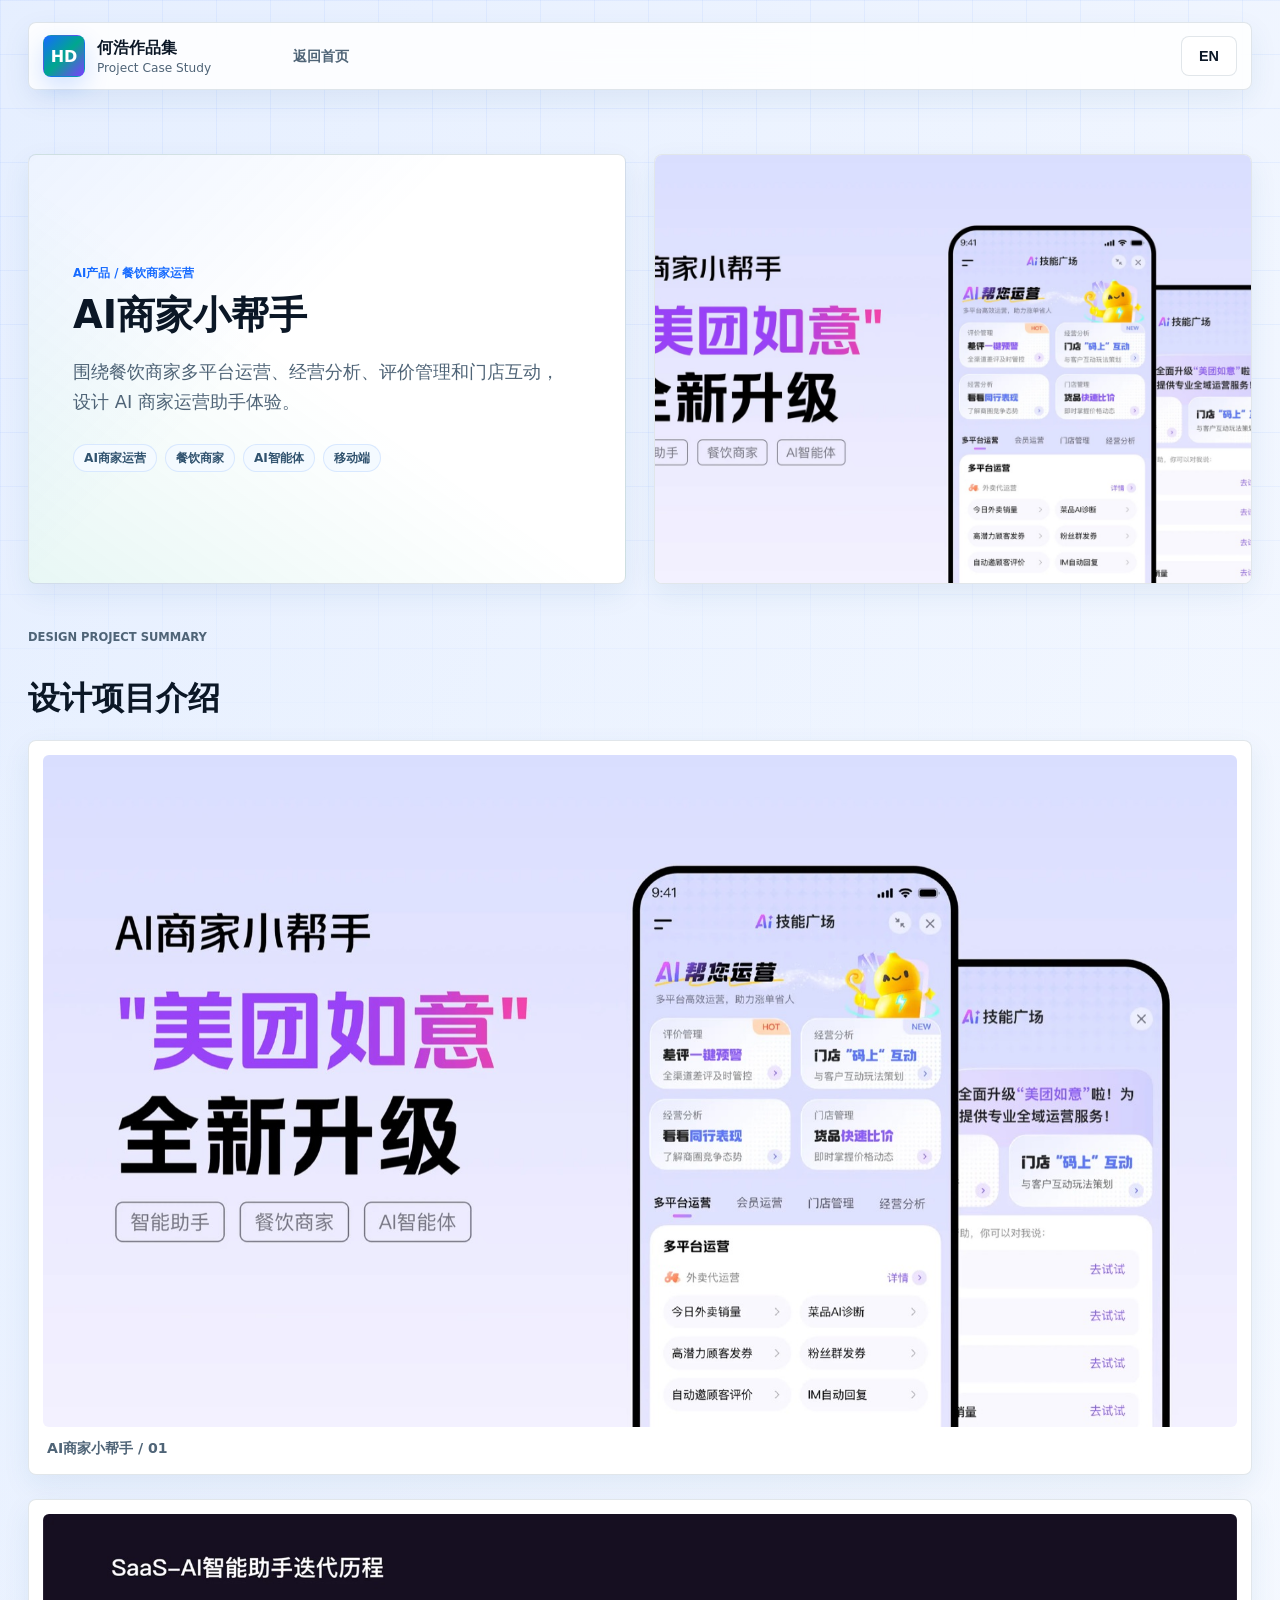
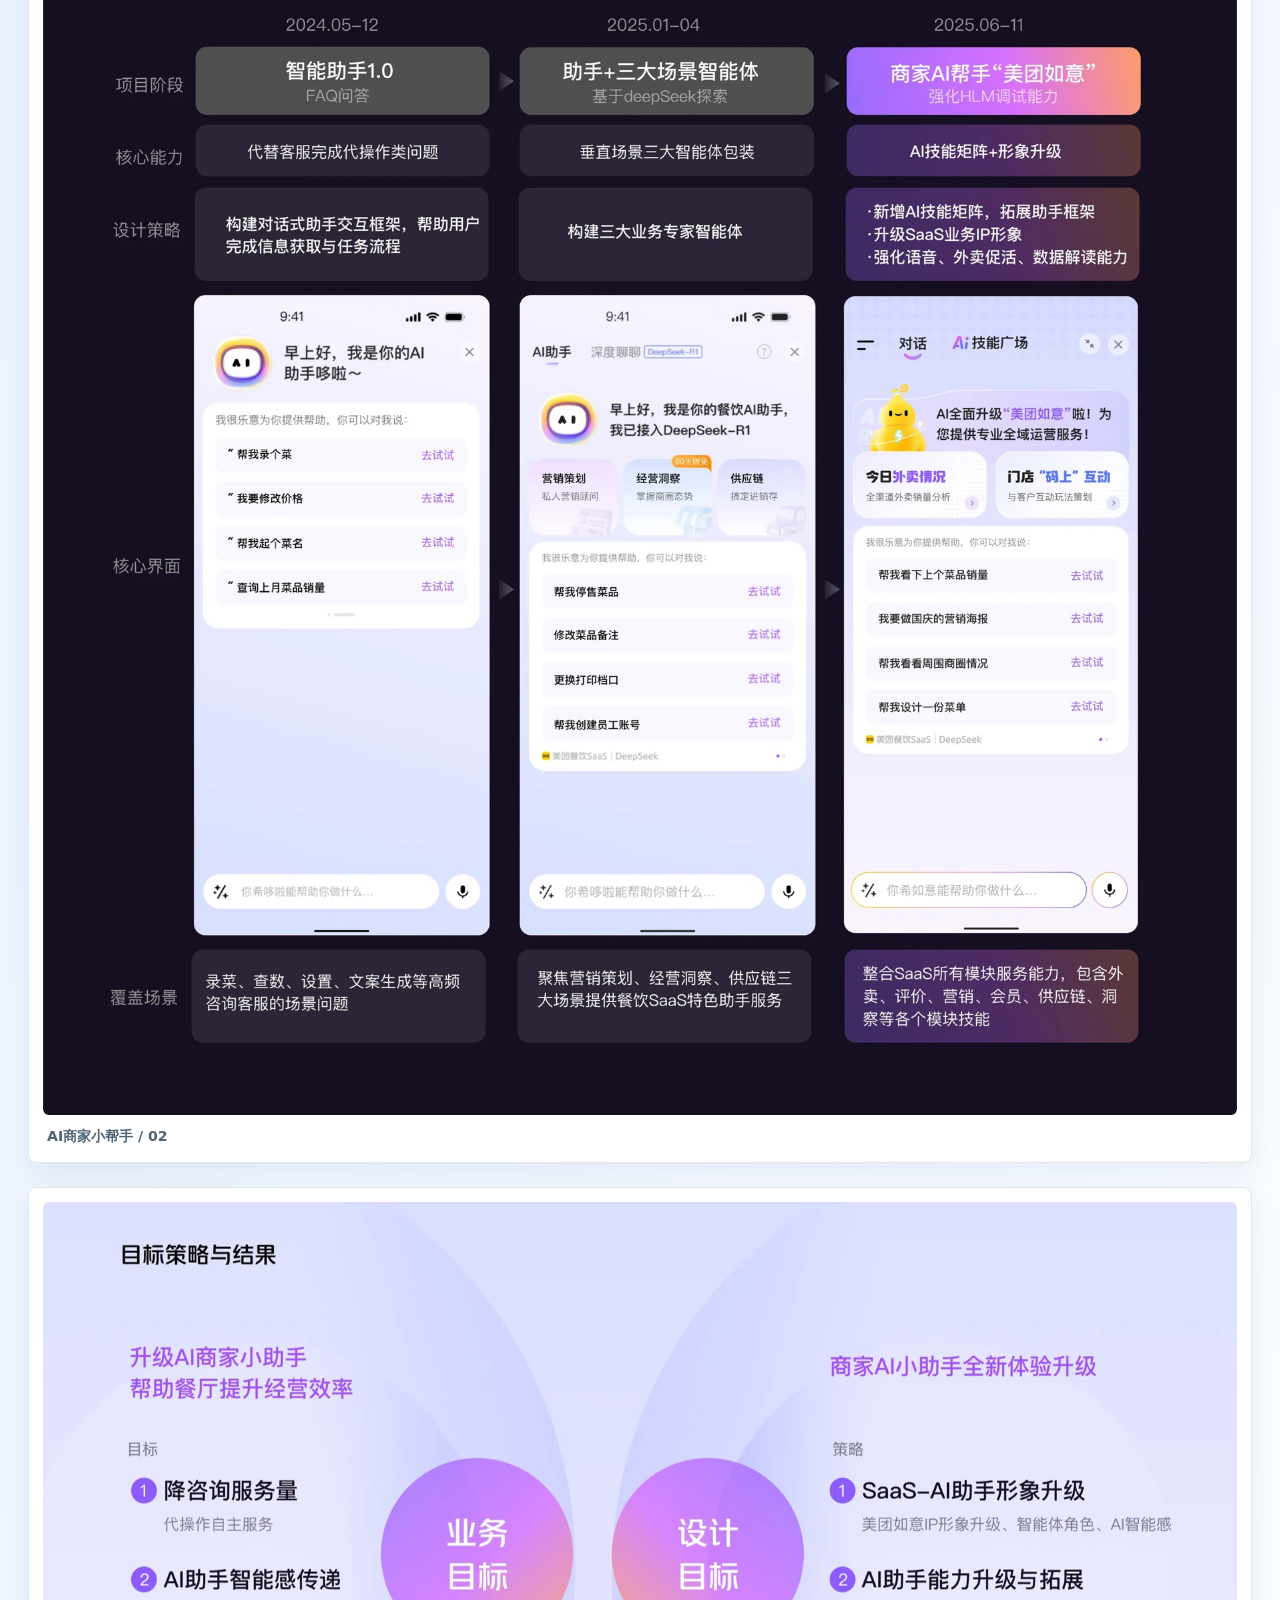
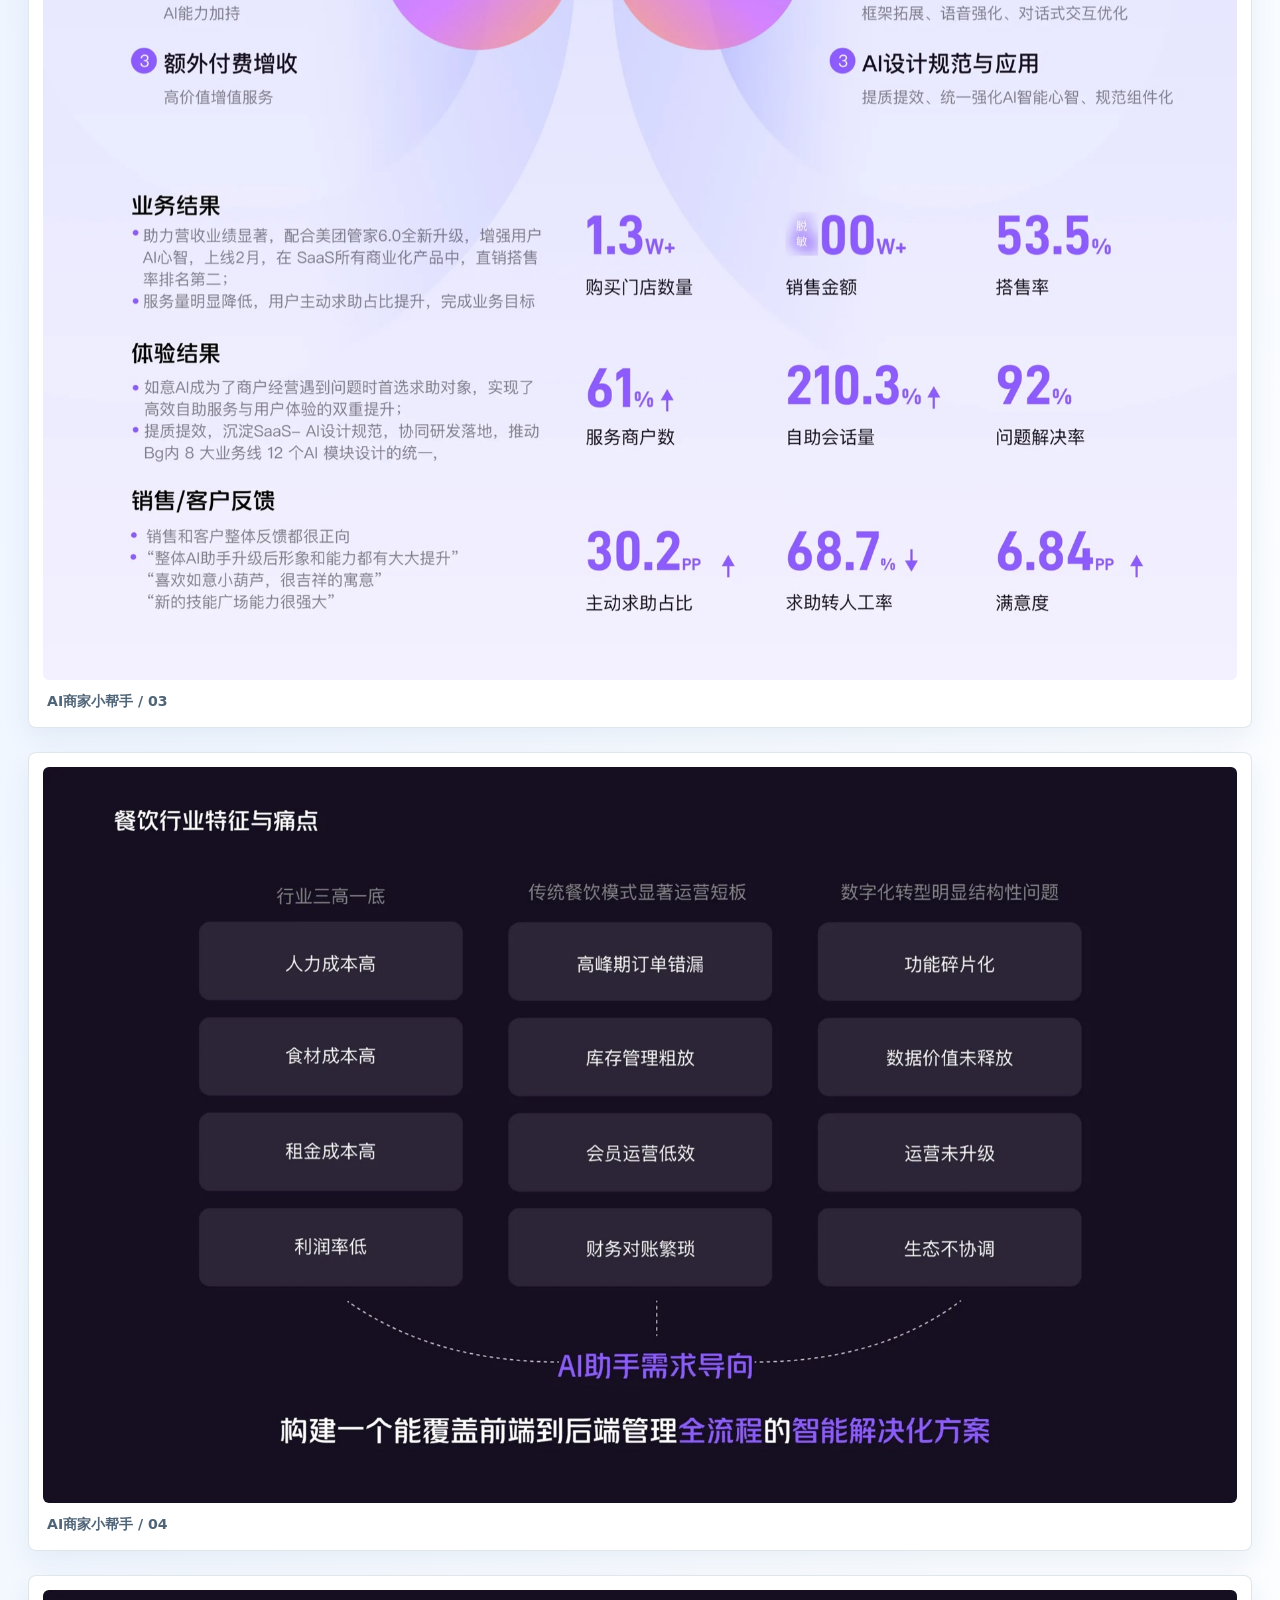
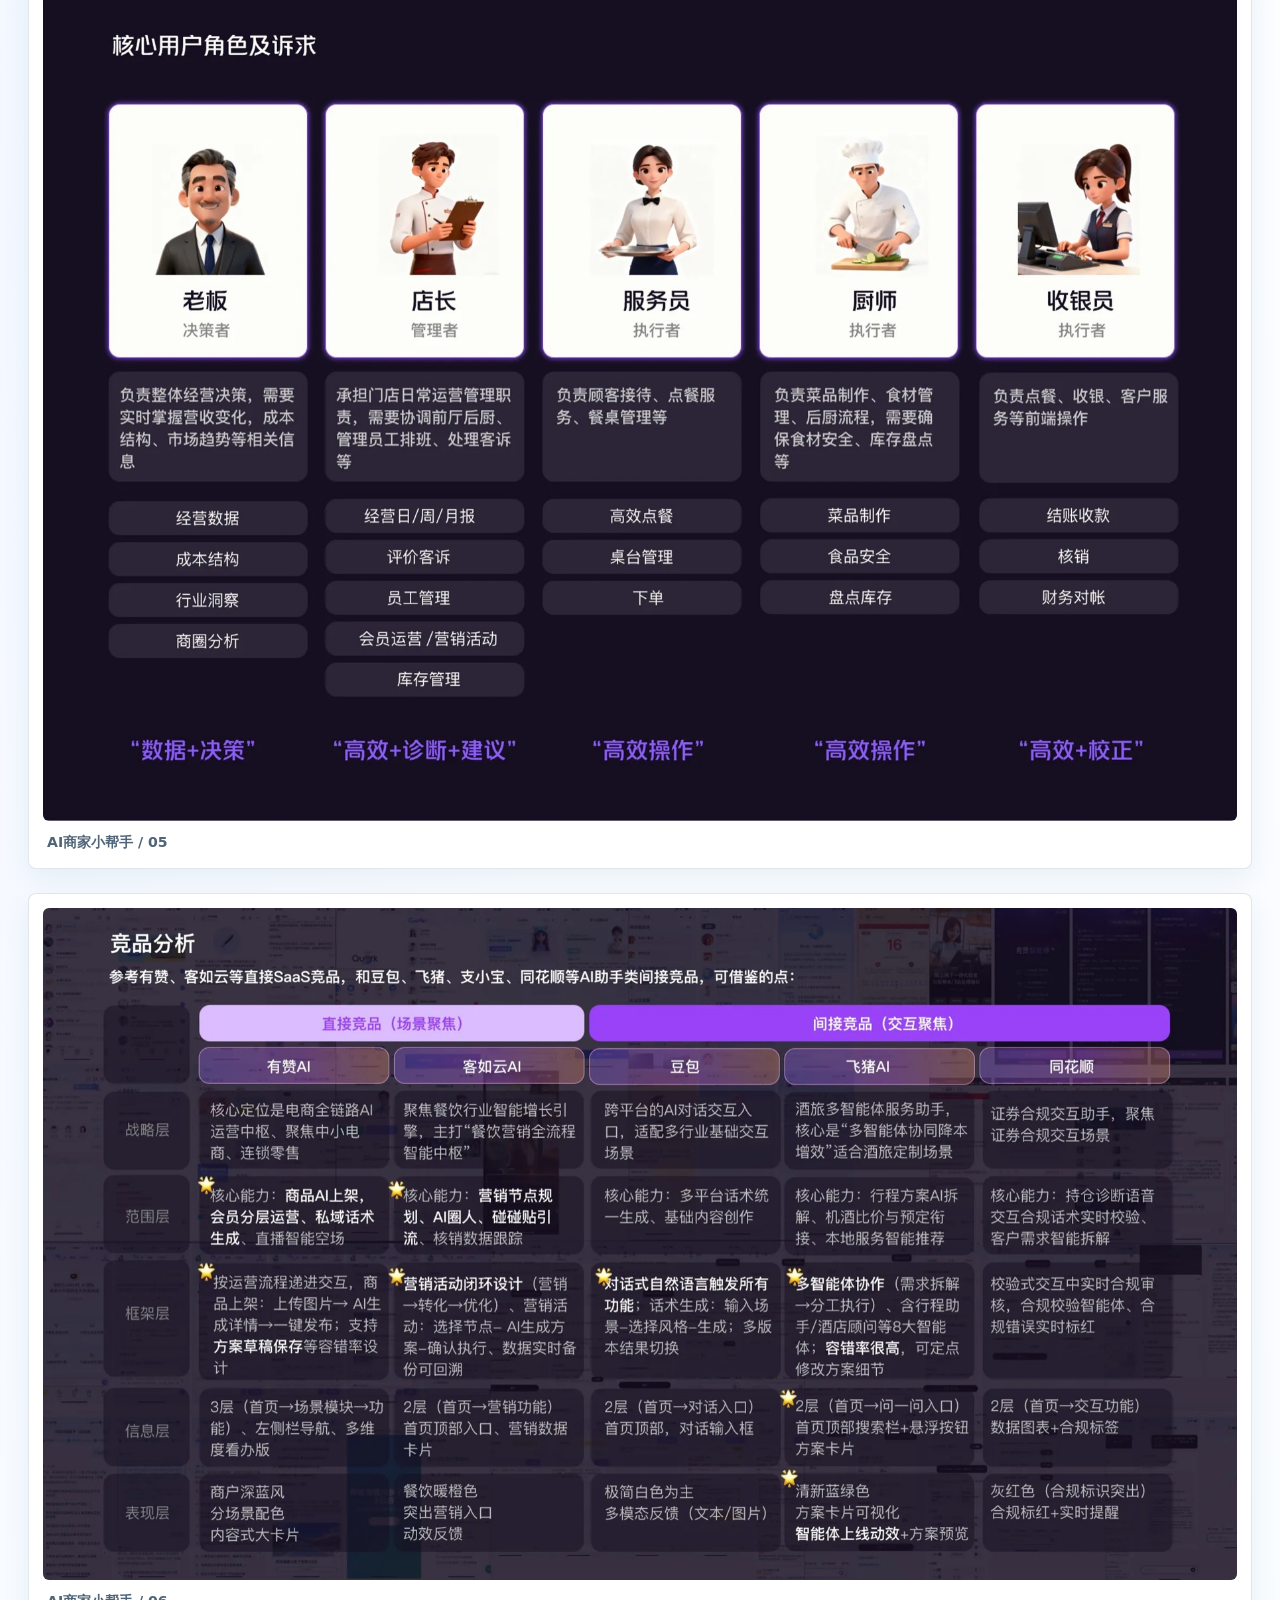
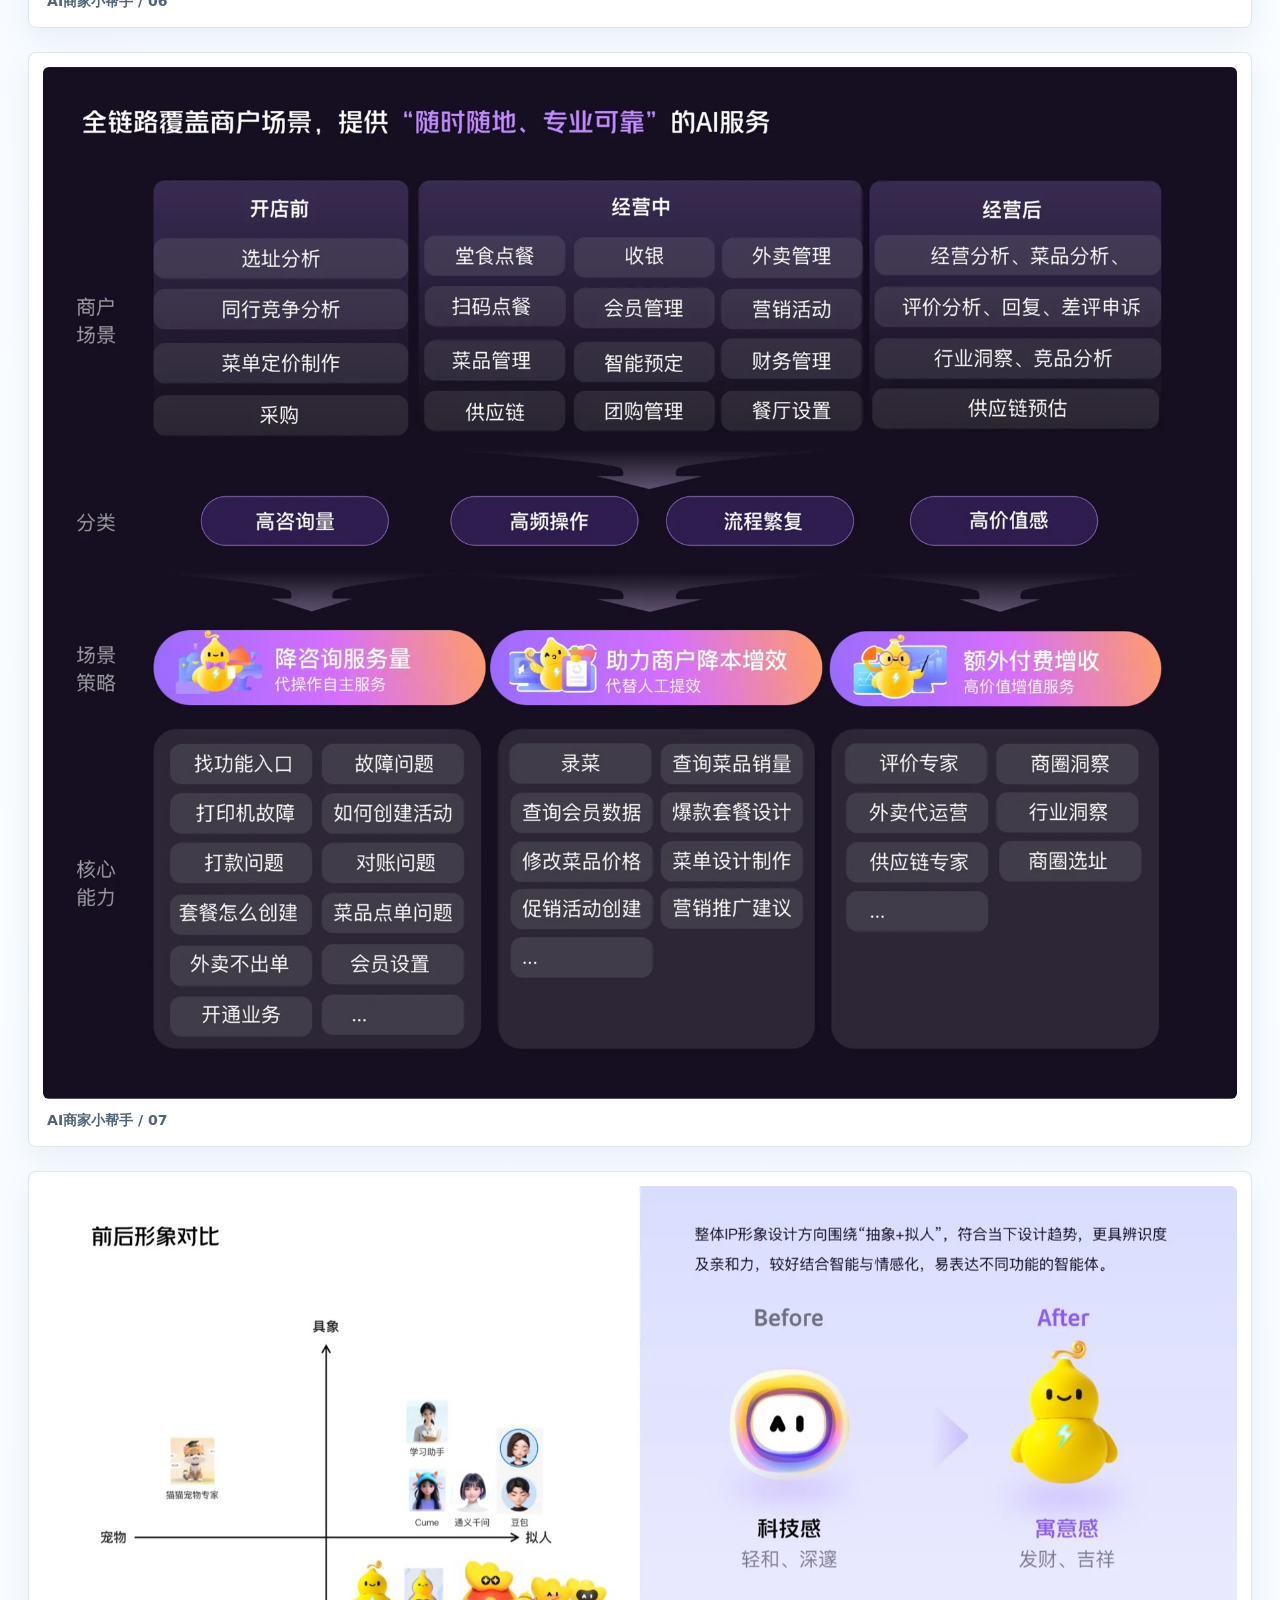
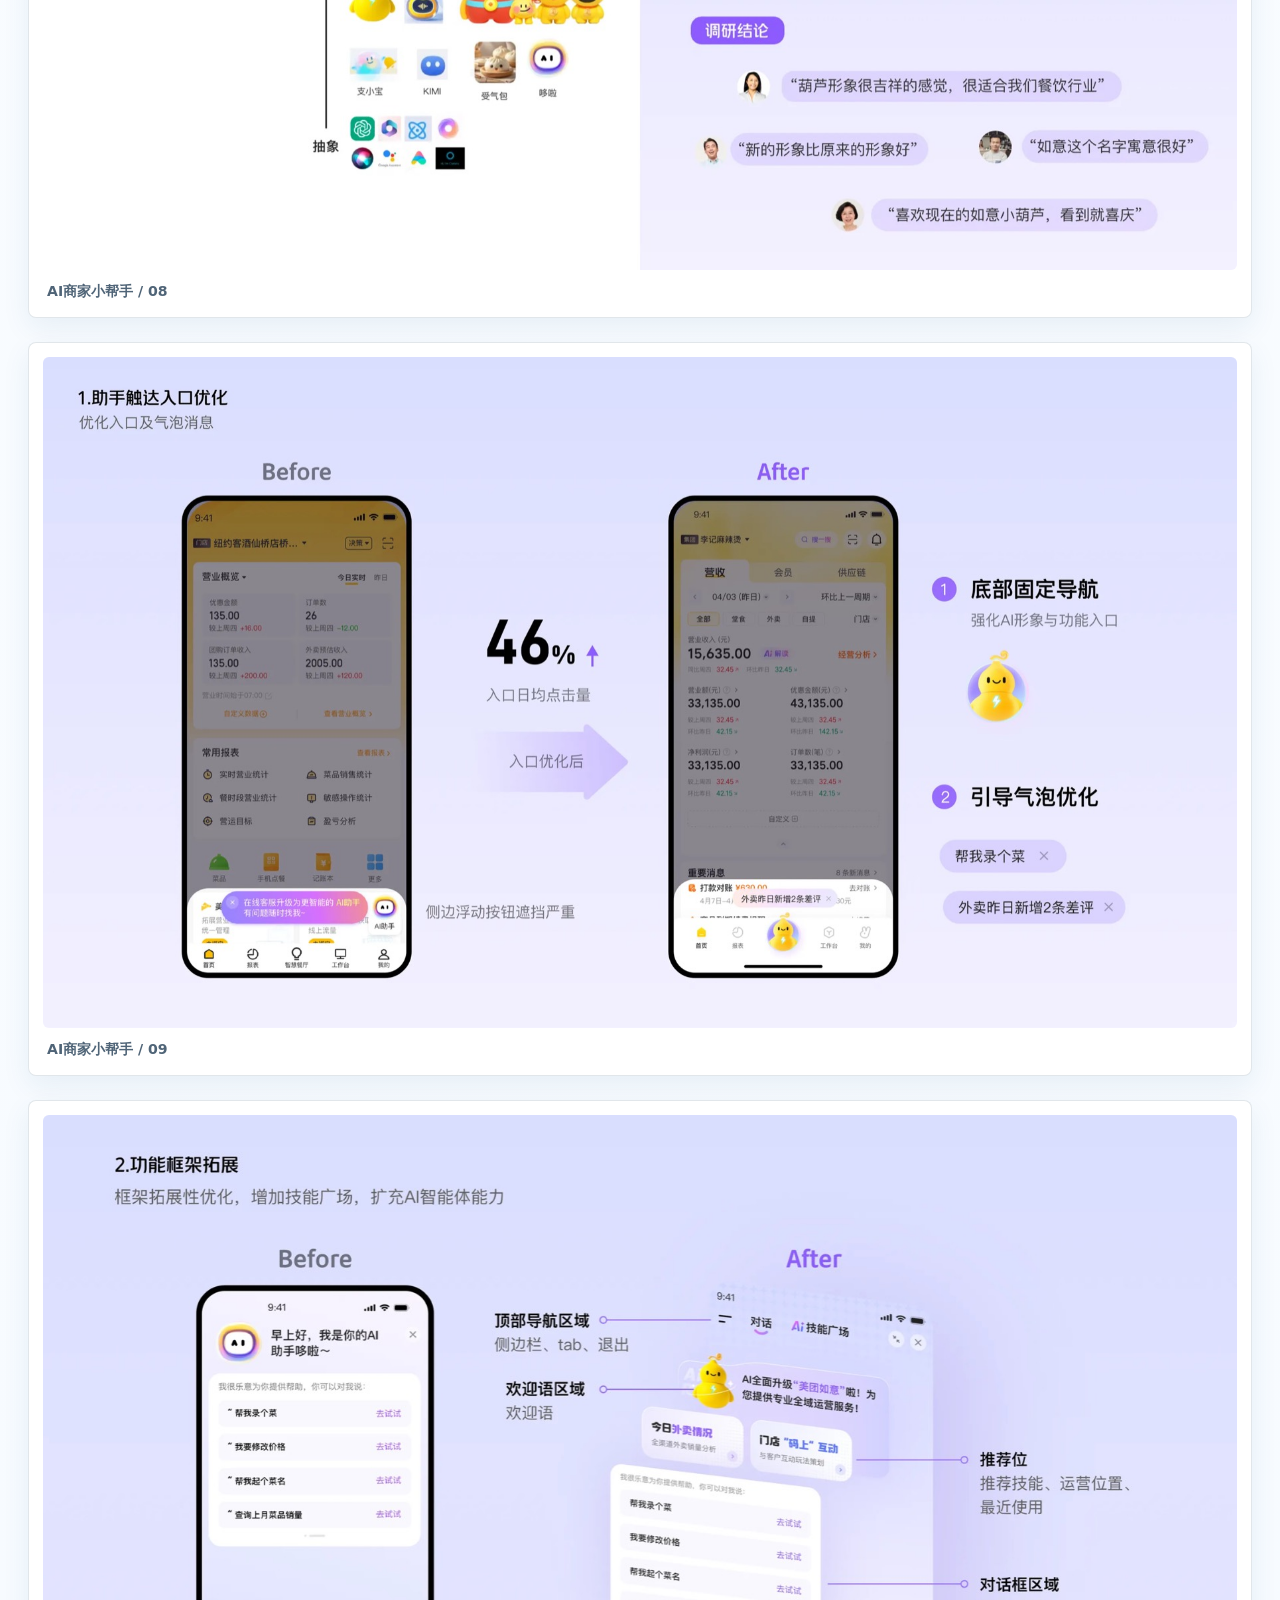
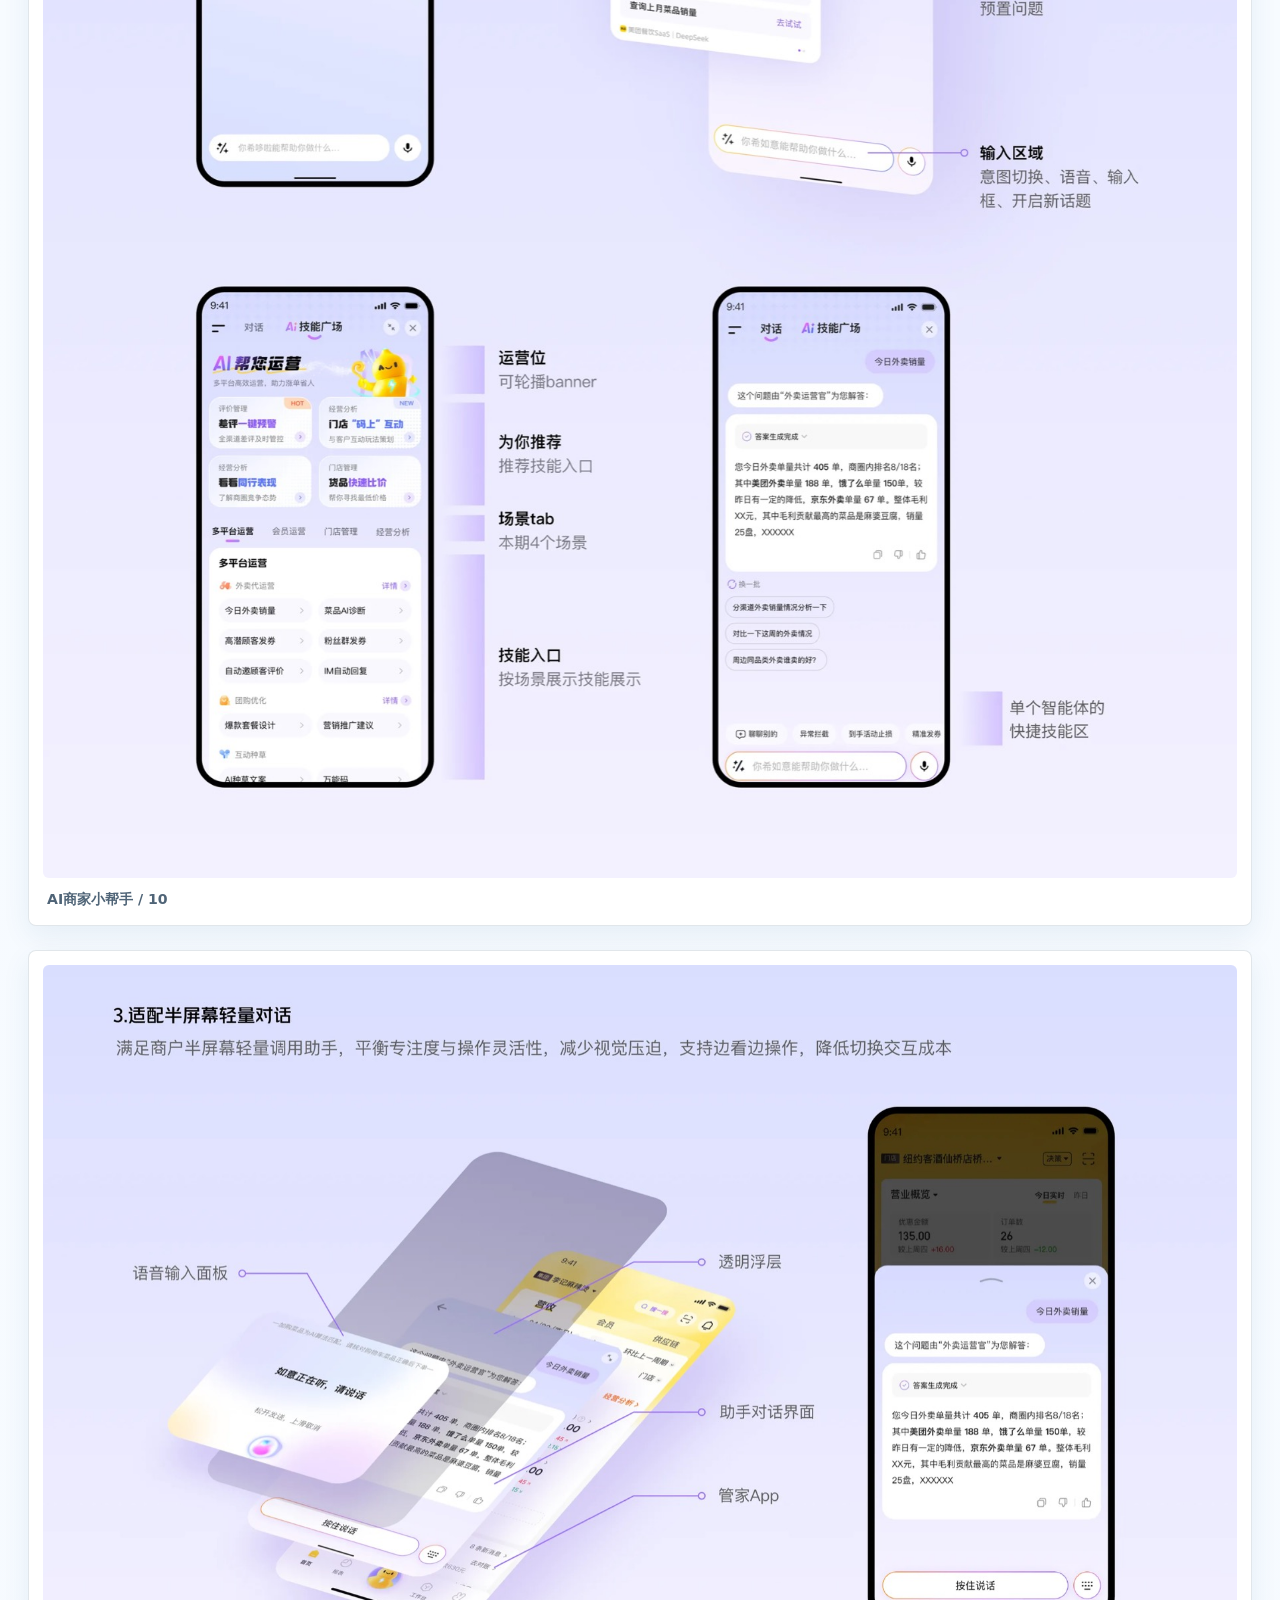
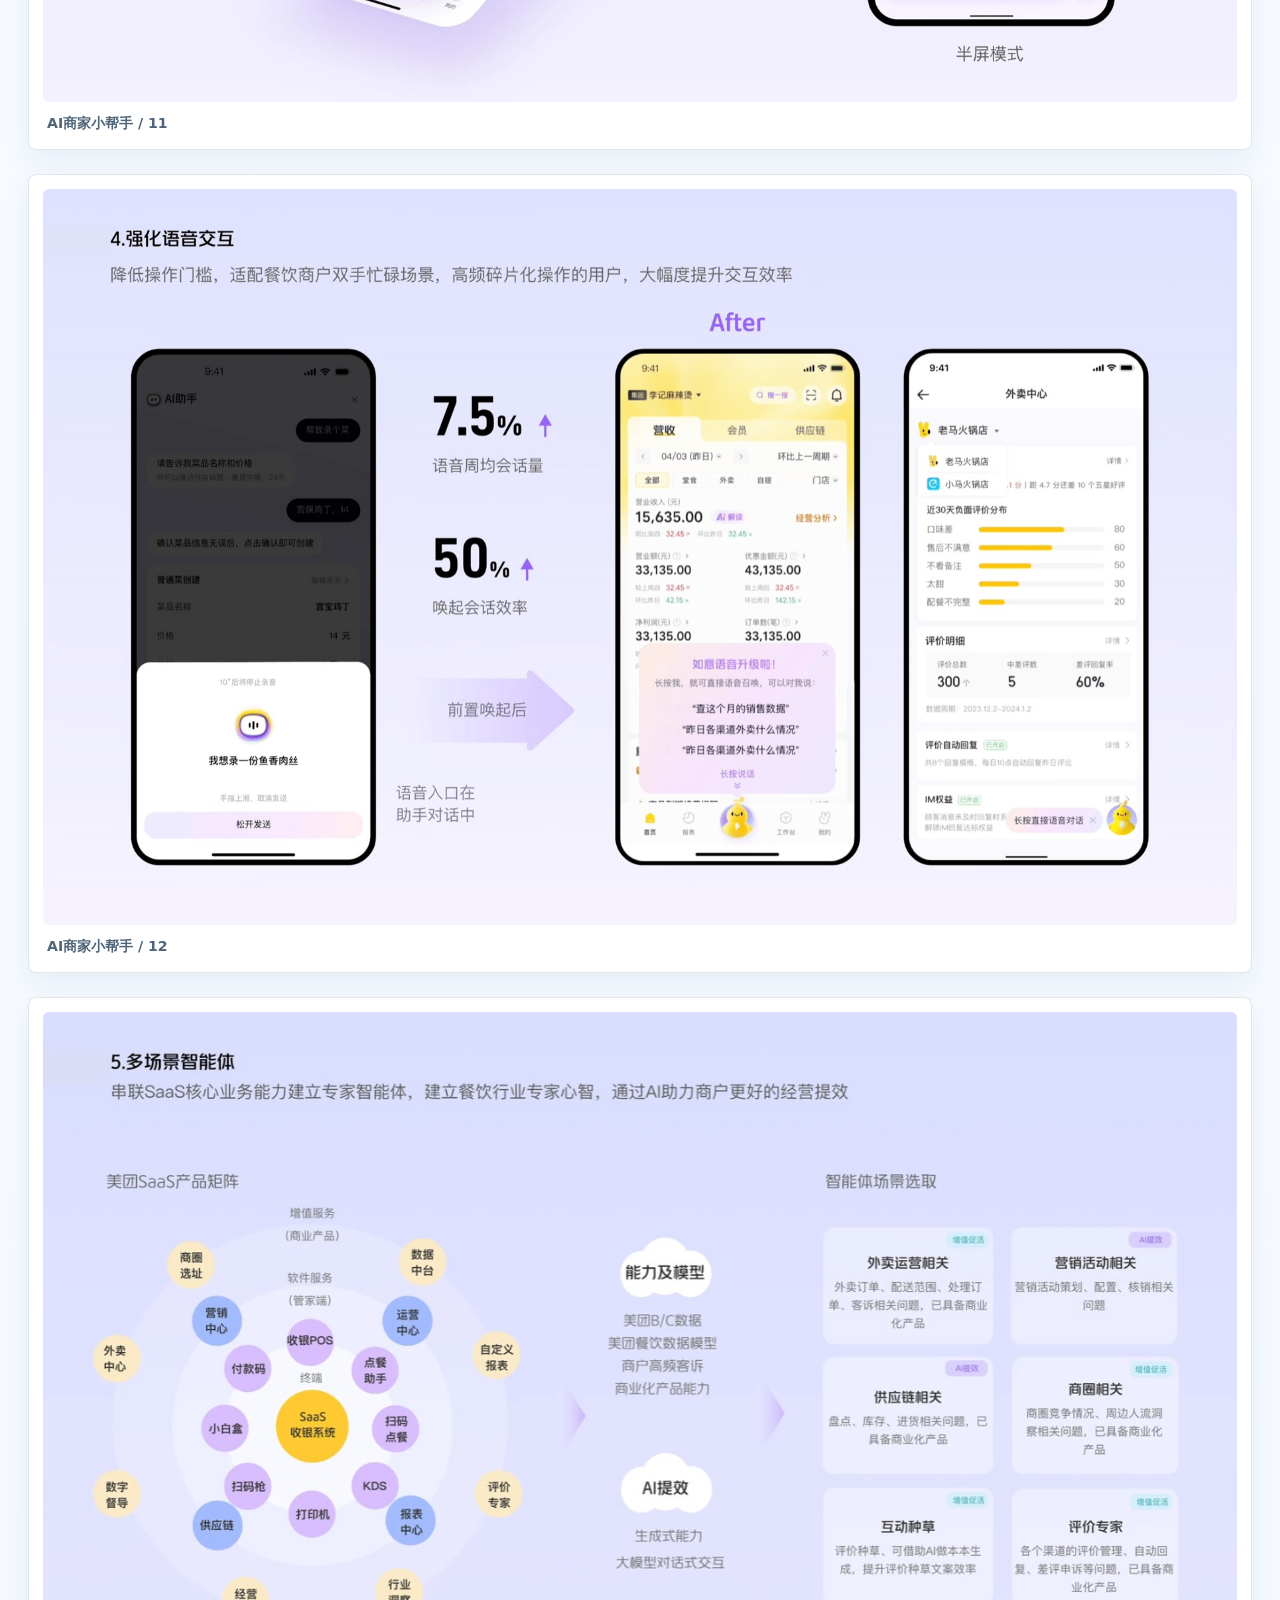
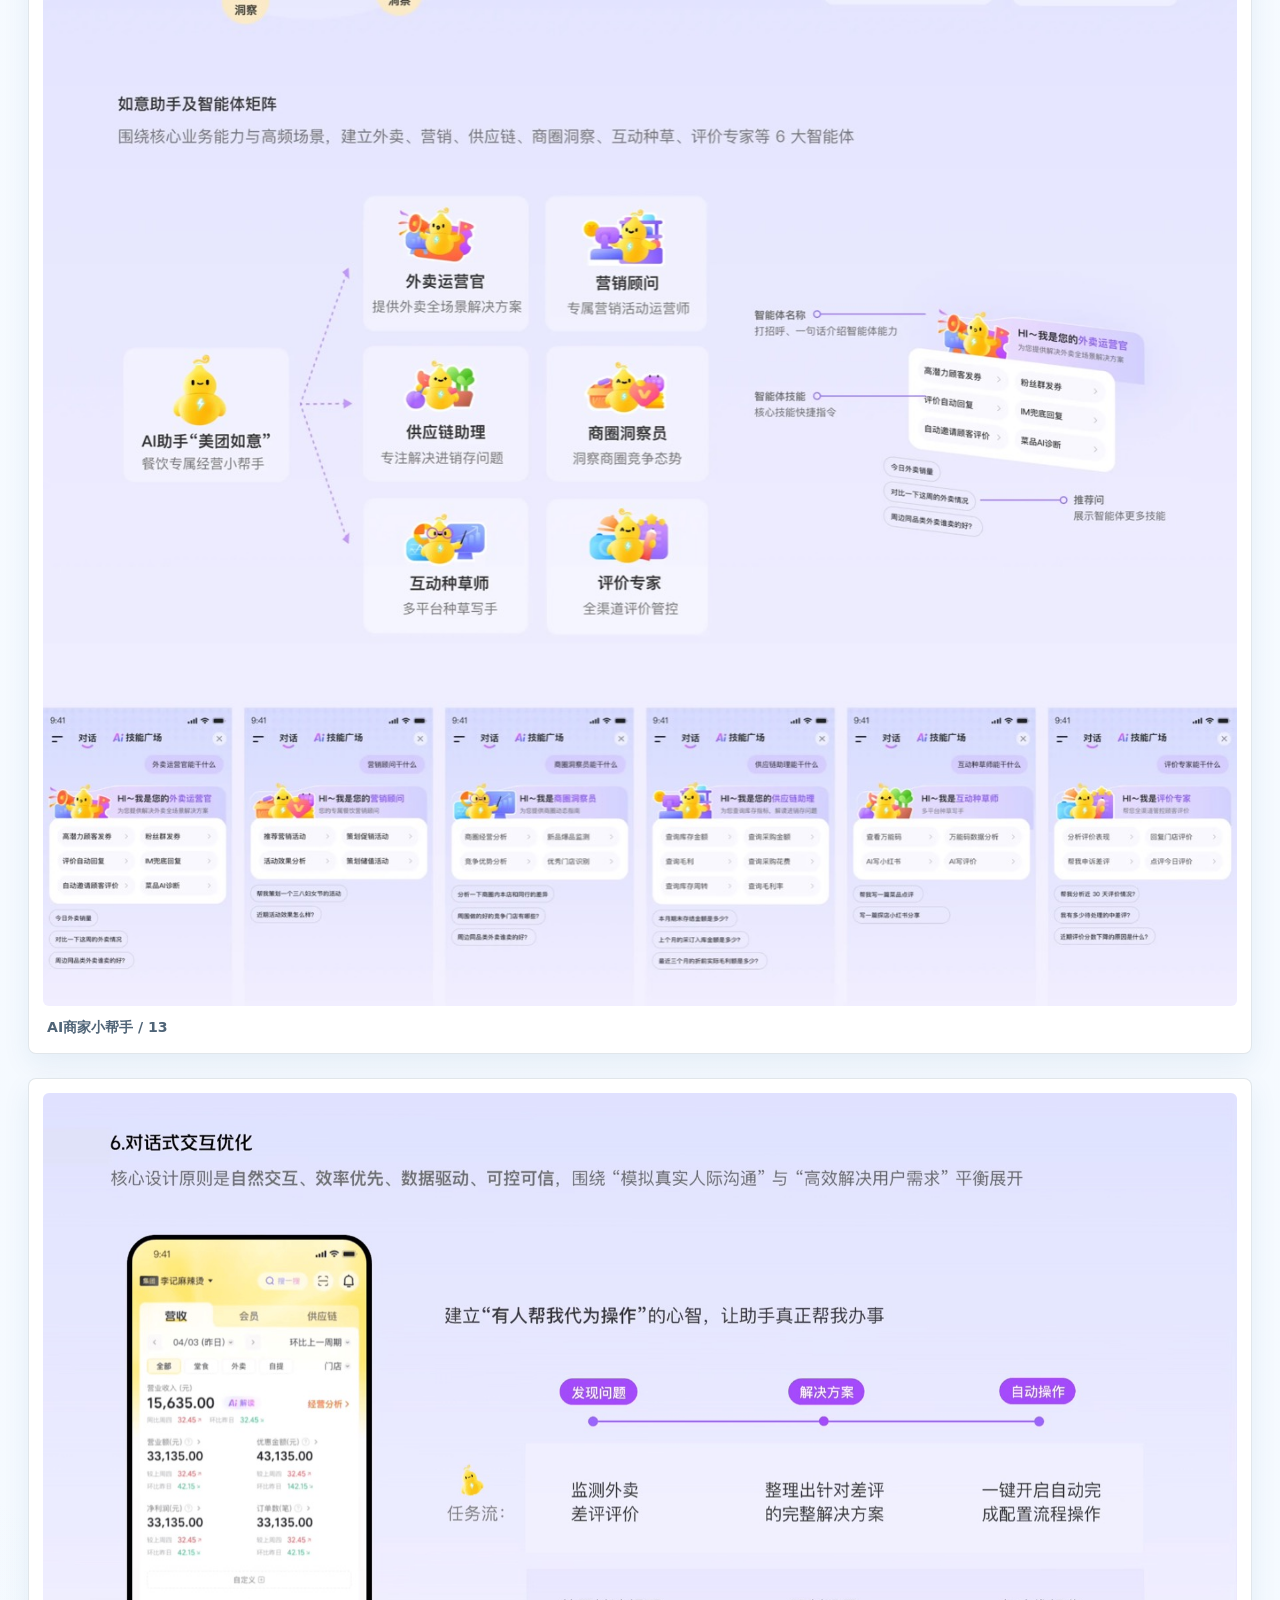
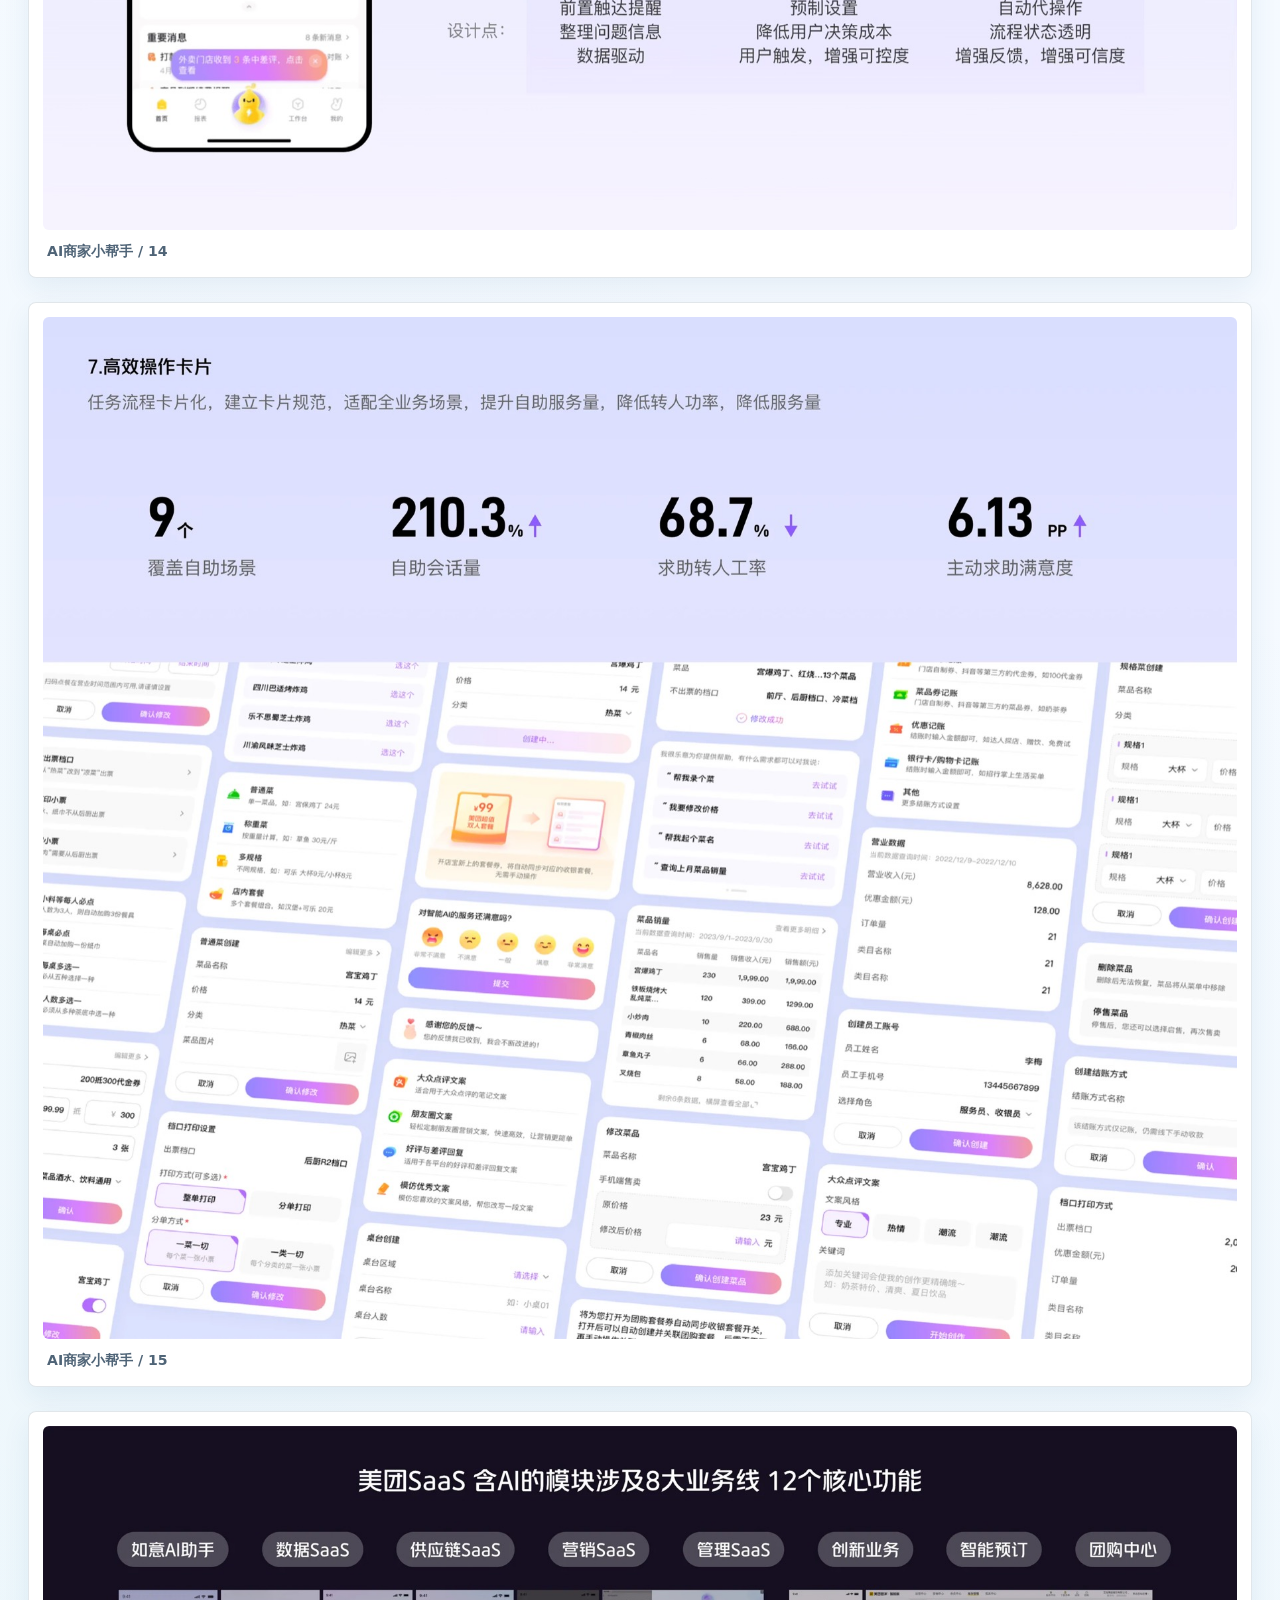
==== project.html @ 0b463906 "Sync latest local portfolio updates" ====
<!DOCTYPE html>
<html lang="zh-CN">
  <head>
    <meta charset="UTF-8" />
    <meta name="viewport" content="width=device-width, initial-scale=1.0" />
    <meta name="description" content="设计项目详情页，展示完整作品集图片和项目说明。" />
    <title>设计项目详情</title>
    <link rel="stylesheet" href="./styles.css" />
  </head>
  <body>
    <div class="site-shell project-shell">
      <header class="site-header" aria-label="Project navigation">
        <a class="brand" href="./index.html#work" aria-label="Back to portfolio">
          <span class="brand-mark">HD</span>
          <span>
            <strong>何浩作品集</strong>
            <small>Project Case Study</small>
          </span>
        </a>

        <nav class="nav-links project-nav" aria-label="Project links">
          <a href="./index.html#work">返回首页</a>
        </nav>

        <button class="language-toggle" type="button" aria-label="Switch language" data-project-lang-toggle>
          EN
        </button>
      </header>

      <main id="projectRoot"></main>
    </div>

    <script src="./portfolio-data.js?v=20260531-past-projects"></script>
    <script src="./project.js"></script>
  </body>
</html>
---- styles.css ----
:root {
  color-scheme: light;
  --bg: #f7fbff;
  --bg-soft: #eef7ff;
  --panel: rgba(255, 255, 255, 0.86);
  --panel-solid: #ffffff;
  --panel-strong: #ecf8ff;
  --line: rgba(14, 50, 86, 0.12);
  --line-strong: rgba(0, 136, 255, 0.24);
  --text: #0b1726;
  --muted: #4f6477;
  --dim: #718397;
  --accent: #00a78e;
  --accent-2: #176bff;
  --accent-3: #7c3cff;
  --warm: #d46a00;
  --shadow: 0 18px 50px rgba(25, 72, 118, 0.1);
  --soft-shadow: 0 10px 28px rgba(31, 86, 140, 0.08);
  --radius: 8px;
  --max: 1440px;
}

* {
  box-sizing: border-box;
}

html {
  scroll-behavior: smooth;
}

body {
  min-width: 320px;
  margin: 0;
  color: var(--text);
  font-family: Inter, ui-sans-serif, system-ui, -apple-system, BlinkMacSystemFont, "Segoe UI", "PingFang SC",
    "Hiragino Sans GB", "Microsoft YaHei", sans-serif;
  letter-spacing: 0;
  background:
    linear-gradient(115deg, rgba(23, 107, 255, 0.11), transparent 28%),
    linear-gradient(30deg, rgba(0, 167, 142, 0.12), transparent 34%),
    linear-gradient(180deg, #ffffff 0%, var(--bg) 44%, #f2f8ff 100%);
}

body::before {
  position: fixed;
  inset: 0;
  z-index: -1;
  pointer-events: none;
  content: "";
  background-image:
    linear-gradient(rgba(23, 107, 255, 0.055) 1px, transparent 1px),
    linear-gradient(90deg, rgba(23, 107, 255, 0.055) 1px, transparent 1px);
  background-size: 54px 54px;
  mask-image: linear-gradient(to bottom, black 0%, black 48%, transparent 88%);
}

a {
  color: inherit;
  text-decoration: none;
}

button,
a {
  -webkit-tap-highlight-color: transparent;
}

.site-shell {
  width: min(100%, var(--max));
  margin: 0 auto;
  padding: 22px 28px 72px;
}

.site-header {
  position: sticky;
  top: 14px;
  z-index: 10;
  display: grid;
  grid-template-columns: auto 1fr auto;
  gap: 18px;
  align-items: center;
  min-height: 68px;
  padding: 12px 14px;
  border: 1px solid var(--line);
  border-radius: var(--radius);
  background: rgba(255, 255, 255, 0.86);
  box-shadow: var(--soft-shadow);
  backdrop-filter: blur(18px);
}

.brand {
  display: inline-flex;
  gap: 12px;
  align-items: center;
  min-width: 220px;
}

.brand-mark {
  display: grid;
  place-items: center;
  width: 42px;
  height: 42px;
  border: 1px solid rgba(23, 107, 255, 0.18);
  border-radius: 8px;
  color: #ffffff;
  font-weight: 900;
  background: linear-gradient(135deg, var(--accent-2), var(--accent), var(--accent-3));
  box-shadow: 0 10px 24px rgba(23, 107, 255, 0.18);
}

.brand strong,
.brand small {
  display: block;
}

.brand strong {
  font-size: 0.98rem;
}

.brand small {
  margin-top: 2px;
  color: var(--muted);
  font-size: 0.76rem;
}

.nav-links {
  display: flex;
  justify-content: center;
  gap: 6px;
}

.nav-links a,
.language-toggle,
.button {
  min-height: 40px;
  border-radius: 8px;
  font-size: 0.9rem;
  font-weight: 750;
}

.nav-links a {
  display: inline-flex;
  align-items: center;
  padding: 0 12px;
  color: var(--muted);
  transition: color 180ms ease, background 180ms ease;
}

.nav-links a:hover {
  color: var(--accent-2);
  background: rgba(23, 107, 255, 0.07);
}

.language-toggle,
.nav-toggle,
.dialog-close {
  color: var(--text);
  border: 1px solid var(--line);
  background: #ffffff;
  cursor: pointer;
}

.language-toggle {
  min-width: 56px;
}

.nav-toggle {
  display: none;
}

.section-grid,
.section,
.contact-section {
  margin-top: 44px;
}

.hero {
  display: grid;
  grid-template-columns: repeat(2, minmax(0, 1fr));
  gap: 20px;
  align-items: stretch;
  min-height: auto;
  padding-top: 20px;
}

.hero-copy {
  flex: none;
  width: auto;
  min-width: 0;
  position: relative;
  display: flex;
  flex-direction: column;
  justify-content: center;
  min-height: 500px;
  overflow: hidden;
  padding: 24px 32px;
  border: 1px solid var(--line);
  border-radius: var(--radius);
  background:
    radial-gradient(circle at 85% 76%, rgba(23, 107, 255, 0.1), transparent 30%),
    linear-gradient(35deg, rgba(0, 167, 142, 0.09), transparent 42%);
  box-shadow: var(--soft-shadow);
}

.hero-copy::after {
  position: absolute;
  right: -68px;
  bottom: -84px;
  width: 300px;
  height: 300px;
  content: "";
  border: 1px solid rgba(23, 107, 255, 0.12);
  border-radius: 50%;
  background:
    linear-gradient(90deg, transparent 49%, rgba(23, 107, 255, 0.14) 50%, transparent 51%),
    linear-gradient(0deg, transparent 49%, rgba(0, 167, 142, 0.14) 50%, transparent 51%);
}

.eyebrow {
  margin: 0 0 12px;
  color: var(--accent-2);
  font-size: 0.72rem;
  font-weight: 900;
  letter-spacing: 0;
  text-transform: uppercase;
}

h1,
h2,
h3,
p {
  overflow-wrap: anywhere;
}

h1 {
  position: relative;
  z-index: 1;
  max-width: 760px;
  margin: 0;
  color: var(--text);
  font-size: clamp(1.62rem, 3vw, 3rem);
  line-height: 1.16;
  letter-spacing: 0;
}

.hero-copy h1 {
  max-width: 600px;
  font-size: clamp(2.2rem, 4vw, 3.8rem);
  line-height: 1.1;
}

h1#hero-title {
  font-size: clamp(2rem, 3.5vw, 3.2rem);
}

h2 {
  margin: 0;
  color: var(--text);
  font-size: clamp(1.55rem, 2.5vw, 2.6rem);
  line-height: 1.14;
  letter-spacing: 0;
}

h3 {
  margin: 0;
  color: var(--text);
  font-size: 1.08rem;
  line-height: 1.32;
}

.hero-text {
  position: relative;
  z-index: 1;
  max-width: 500px;
  margin: 20px 0 0;
  color: var(--muted);
  font-size: clamp(1rem, 1.4vw, 1.25rem);
  line-height: 1.65;
}

.hero-actions,
.contact-actions {
  position: relative;
  z-index: 1;
  display: flex;
  flex-wrap: wrap;
  gap: 10px;
  margin-top: 24px;
}

.button {
  display: inline-flex;
  align-items: center;
  justify-content: center;
  min-width: 148px;
  padding: 0 18px;
  border: 1px solid transparent;
  cursor: pointer;
  transition: transform 180ms ease, border-color 180ms ease, background 180ms ease, box-shadow 180ms ease;
}

.button:hover {
  transform: translateY(-2px);
}

.button.primary {
  color: #ffffff;
  background: linear-gradient(135deg, var(--accent-2), var(--accent));
  box-shadow: 0 14px 28px rgba(23, 107, 255, 0.22);
}

.button.secondary {
  color: var(--text);
  border-color: var(--line);
  background: #ffffff;
}

.button.secondary:hover {
  border-color: var(--line-strong);
  box-shadow: var(--soft-shadow);
}

.hero-panel {
  min-width: 0;
  display: grid;
  grid-template-rows: auto auto 1fr;
  gap: 14px;
}

.signal-card,
.metric-card,
.radar-card,
.work-card,
.leadership-card,
.interview-card,
.capability-card,
.timeline-item,
.process-card,
.quote-card {
  border: 1px solid var(--line);
  border-radius: var(--radius);
  background: var(--panel);
  box-shadow: var(--soft-shadow);
}

.profile-card {
  min-height: auto;
  margin-bottom: 0;
  padding: 20px;
}

.profile-card div {
  display: inline-flex;
  gap: 8px;
  align-items: center;
  color: var(--muted);
  font-size: 0.82rem;
}

.profile-card strong {
  display: block;
  margin-top: 16px;
  font-size: clamp(1.6rem, 3vw, 2.2rem);
  line-height: 1.1;
}

.profile-card p {
  margin: 8px 0 0;
  font-size: 0.96rem;
  font-weight: 600;
}

.profile-card p,
.radar-card p,
.section-heading p,
.leadership-card p,
.interview-card li,
.capability-card p,
.timeline-item p,
.process-card p,
.quote-card p,
.contact-section p,
.work-card p {
  color: var(--muted);
  line-height: 1.72;
}

.status-dot {
  width: 9px;
  height: 9px;
  border-radius: 50%;
  background: var(--accent);
  box-shadow: 0 0 0 5px rgba(0, 167, 142, 0.13);
}

.hero-metrics {
  display: grid;
  grid-template-columns: repeat(4, minmax(0, 1fr));
  gap: 12px;
}

.metric-card {
  min-height: 110px;
  padding: 18px;
  background:
    linear-gradient(135deg, rgba(23, 107, 255, 0.06), transparent 62%),
    #ffffff;
}

.metric-card strong {
  display: block;
  margin-bottom: 6px;
  color: var(--accent-2);
  font-size: clamp(1.8rem, 3.5vw, 2.6rem);
  line-height: 0.95;
}

.metric-card span {
  color: var(--muted);
  font-size: 0.88rem;
  font-weight: 700;
}

.radar-card {
  display: grid;
  grid-template-columns: minmax(100px, 0.3fr) minmax(0, 1fr);
  gap: 20px;
  align-items: center;
  min-height: 260px;
  padding: 20px;
  background:
    linear-gradient(145deg, rgba(23, 107, 255, 0.08), transparent 48%),
    linear-gradient(35deg, rgba(0, 167, 142, 0.08), transparent 58%),
    #ffffff;
}

.radar-card h2 {
  max-width: 400px;
  font-size: clamp(1.4rem, 2.2vw, 2rem);
  line-height: 1.15;
}

.radar-visual {
  position: relative;
  display: grid;
  place-items: center;
  aspect-ratio: 1;
  border: 1px solid rgba(23, 107, 255, 0.16);
  border-radius: 50%;
  background: linear-gradient(135deg, rgba(255, 255, 255, 0.7), rgba(235, 248, 255, 0.7));
}

.radar-visual::before,
.radar-visual::after,
.radar-visual span {
  position: absolute;
  content: "";
  border: 1px solid rgba(23, 107, 255, 0.2);
  border-radius: 50%;
}

.radar-visual::before {
  inset: 20%;
}

.radar-visual::after {
  inset: 38%;
  background: rgba(0, 167, 142, 0.13);
}

.radar-visual span:nth-child(1) {
  inset: 9% 42% 9% 42%;
  border-radius: 999px;
  transform: rotate(45deg);
}

.radar-visual span:nth-child(2) {
  inset: 42% 9% 42% 9%;
  border-radius: 999px;
  transform: rotate(12deg);
}

.radar-visual span:nth-child(3) {
  width: 11px;
  height: 11px;
  border: 0;
  background: var(--accent-3);
  box-shadow: 0 0 0 6px rgba(124, 60, 255, 0.12);
  transform: translate(42px, -28px);
}

.card-label {
  margin: 0 0 10px;
  color: var(--accent-2);
  font-size: 0.92rem;
  font-weight: 900;
  text-transform: uppercase;
}

.section-heading {
  display: grid;
  grid-template-columns: minmax(0, 0.74fr) minmax(320px, 0.5fr);
  gap: 24px;
  align-items: end;
  margin-bottom: 24px;
}

.section-heading.compact {
  display: block;
}

.section-heading .eyebrow {
  grid-column: 1 / -1;
  margin-bottom: 8px;
}

.section-heading p:not(.eyebrow) {
  margin: 0;
  max-width: 560px;
}

.work-grid {
  display: grid;
  grid-template-columns: repeat(2, minmax(0, 1fr));
  gap: 20px;
}

.work-card {
  position: relative;
  display: flex;
  flex-direction: column;
  min-height: 460px;
  overflow: hidden;
  background: #ffffff;
}

.work-card:hover {
  border-color: var(--line-strong);
  box-shadow: var(--shadow);
}

.work-visual {
  position: relative;
  min-height: 184px;
  border-bottom: 1px solid var(--line);
  background:
    linear-gradient(135deg, rgba(23, 107, 255, 0.12), transparent 38%),
    linear-gradient(45deg, rgba(0, 167, 142, 0.13), transparent 44%),
    #eff8ff;
}

.work-visual::before {
  position: absolute;
  inset: 22px;
  content: "";
  border: 1px solid rgba(23, 107, 255, 0.14);
  border-radius: var(--radius);
  background:
    linear-gradient(90deg, rgba(23, 107, 255, 0.08), transparent 1px) 0 0 / 52px 100%,
    linear-gradient(rgba(23, 107, 255, 0.08), transparent 1px) 0 0 / 100% 42px,
    rgba(255, 255, 255, 0.42);
}

.work-visual::after {
  position: absolute;
  right: 42px;
  bottom: 32px;
  width: 42%;
  height: 38%;
  content: "";
  border: 1px solid rgba(0, 167, 142, 0.24);
  border-radius: var(--radius);
  background: rgba(255, 255, 255, 0.72);
  box-shadow: 0 12px 30px rgba(23, 107, 255, 0.11);
}

.work-card-content {
  display: flex;
  flex: 1;
  flex-direction: column;
  padding: 24px;
}

.tags {
  display: flex;
  flex-wrap: wrap;
  gap: 8px;
  margin-bottom: 18px;
}

.tag {
  display: inline-flex;
  align-items: center;
  min-height: 28px;
  padding: 0 10px;
  border: 1px solid rgba(23, 107, 255, 0.13);
  border-radius: 999px;
  color: #31536f;
  font-size: 0.76rem;
  font-weight: 800;
  background: #f4faff;
}

.work-card h3 {
  margin-bottom: 6px;
  font-size: 1.28rem;
}

.work-meta {
  display: grid;
  grid-template-columns: repeat(3, minmax(0, 1fr));
  gap: 10px;
  margin: auto 0 18px;
  padding-top: 18px;
}

.work-meta div {
  min-height: 78px;
  padding: 12px;
  border: 1px solid var(--line);
  border-radius: 8px;
  background: #f7fbff;
}

.work-meta strong {
  display: block;
  margin-bottom: 6px;
  color: var(--accent-2);
  font-size: 1.22rem;
}

.work-meta span {
  color: var(--muted);
  font-size: 0.76rem;
  line-height: 1.4;
}

.case-open {
  width: 100%;
}

.real-work-card .work-visual {
  display: block;
  min-height: 0;
  aspect-ratio: 16 / 9;
  overflow: hidden;
  background: #eef6ff;
}

.real-work-card .work-visual::before,
.real-work-card .work-visual::after {
  display: none;
}

.work-visual img {
  display: block;
  width: 100%;
  height: 100%;
  object-fit: cover;
  transition: transform 260ms ease;
}

.real-work-card:hover .work-visual img {
  transform: scale(1.025);
}

.project-platform {
  margin: 12px 0 0;
  color: var(--accent-2) !important;
  font-size: 0.92rem;
  font-weight: 800;
}

.leadership-layout {
  display: grid;
  grid-template-columns: minmax(0, 1fr) minmax(360px, 0.42fr);
  gap: 20px;
}

.leadership-main {
  display: grid;
  gap: 20px;
}

.leadership-card {
  padding: 24px;
  background: #ffffff;
}

.leadership-card.large {
  min-height: 232px;
  padding: 34px;
  background:
    linear-gradient(120deg, rgba(23, 107, 255, 0.08), transparent 44%),
    linear-gradient(35deg, rgba(0, 167, 142, 0.08), transparent 52%),
    #ffffff;
}

.leadership-card.large h3 {
  max-width: 900px;
  font-size: clamp(1.44rem, 2vw, 2.25rem);
  line-height: 1.18;
}

.leadership-pillars {
  display: grid;
  grid-template-columns: repeat(3, minmax(0, 1fr));
  gap: 20px;
}

.interview-card {
  padding: 28px;
  background: #ffffff;
}

.interview-card ul {
  display: grid;
  gap: 16px;
  padding: 0;
  margin: 24px 0 0;
  list-style: none;
}

.interview-card li {
  padding-left: 18px;
  border-left: 2px solid var(--accent);
}

.capability-grid {
  display: grid;
  grid-template-columns: repeat(6, minmax(178px, 1fr));
  gap: 16px;
  overflow-x: auto;
  padding-bottom: 4px;
}

.capability-card {
  min-height: 220px;
  padding: 22px;
  background: #ffffff;
}

.capability-card strong {
  display: block;
  margin-bottom: 28px;
  color: var(--accent-2);
  font-size: 1.48rem;
}

.timeline {
  position: relative;
  display: grid;
  gap: 16px;
  width: 100%;
  max-width: none;
  margin-left: 0;
  padding-left: 32px;
}

.timeline::before {
  position: absolute;
  top: 8px;
  bottom: 8px;
  left: 8px;
  width: 2px;
  content: "";
  background: linear-gradient(to bottom, var(--accent-2), var(--accent));
  border-radius: 999px;
}

.timeline-item,
.timeline-item:nth-child(even) {
  position: relative;
  width: auto;
  min-height: 132px;
  margin-left: 0;
  padding: 20px 22px;
  background: #ffffff;
}

.timeline-item::after,
.timeline-item:nth-child(odd)::after,
.timeline-item:nth-child(even)::after {
  position: absolute;
  top: 30px;
  left: -30px;
  right: auto;
  width: 12px;
  height: 12px;
  content: "";
  border: 3px solid #ffffff;
  border-radius: 50%;
  background: var(--accent-2);
  box-shadow: 0 0 0 5px rgba(23, 107, 255, 0.12);
}

.timeline-period {
  color: var(--accent-2);
  font-size: 0.78rem;
  font-weight: 900;
}

.process-rail {
  display: grid;
  grid-template-columns: repeat(6, minmax(170px, 1fr));
  gap: 14px;
  overflow-x: auto;
  padding-bottom: 6px;
}

.process-card {
  min-height: 246px;
  padding: 20px;
  background: #ffffff;
}

.process-card .step {
  display: grid;
  place-items: center;
  width: 42px;
  height: 42px;
  margin-bottom: 24px;
  border: 1px solid var(--line-strong);
  border-radius: 50%;
  color: var(--accent-2);
  font-weight: 900;
  background: #f4faff;
}

.quote-grid {
  display: grid;
  grid-template-columns: repeat(3, minmax(0, 1fr));
  gap: 20px;
}

.quote-card {
  min-height: 210px;
  padding: 26px;
  background: #ffffff;
}

.quote-card blockquote {
  margin: 0;
  color: var(--text);
  font-size: 1.06rem;
  line-height: 1.68;
}

.quote-card p {
  margin: 20px 0 0;
}

.contact-section {
  display: grid;
  grid-template-columns: minmax(0, 1fr) auto;
  gap: 28px;
  align-items: center;
  padding: 38px;
  border: 1px solid var(--line-strong);
  border-radius: var(--radius);
  background:
    linear-gradient(135deg, rgba(23, 107, 255, 0.1), transparent 42%),
    linear-gradient(35deg, rgba(0, 167, 142, 0.11), transparent 46%),
    #ffffff;
  box-shadow: var(--soft-shadow);
}

.contact-section h2 {
  max-width: 980px;
  font-size: clamp(1.5rem, 2.35vw, 2.45rem);
}

.project-platform-card h2 {
  font-size: clamp(1.24rem, 1.8vw, 1.86rem);
}

.contact-section p {
  max-width: 720px;
}

.case-dialog {
  width: min(820px, calc(100vw - 32px));
  padding: 30px;
  border: 1px solid var(--line-strong);
  border-radius: var(--radius);
  color: var(--text);
  background: #ffffff;
  box-shadow: var(--shadow);
}

.case-dialog::backdrop {
  background: rgba(12, 31, 54, 0.42);
}

.dialog-close {
  position: absolute;
  top: 14px;
  right: 14px;
  width: 38px;
  height: 38px;
  border-radius: 50%;
  font-size: 1.35rem;
}

.dialog-role {
  color: var(--muted);
}

.dialog-grid {
  display: grid;
  grid-template-columns: repeat(3, minmax(0, 1fr));
  gap: 16px;
  margin-top: 24px;
}

.dialog-grid div {
  padding: 18px;
  border: 1px solid var(--line);
  border-radius: var(--radius);
  background: #f7fbff;
}

.dialog-grid h3 {
  margin-bottom: 10px;
  color: var(--accent-2);
  font-size: 0.95rem;
}

.dialog-grid p {
  margin: 0;
  color: var(--muted);
  line-height: 1.68;
}

.project-shell {
  max-width: 1480px;
}

.project-nav {
  justify-content: flex-start;
}

.project-hero {
  display: grid;
  grid-template-columns: repeat(2, minmax(0, 1fr));
  gap: 28px;
  align-items: stretch;
  margin-top: 64px;
}

.project-hero-copy,
.project-cover-card,
.project-platform-card,
.project-image-frame {
  border: 1px solid var(--line);
  border-radius: var(--radius);
  background: #ffffff;
  box-shadow: var(--soft-shadow);
}

.project-hero-copy {
  display: flex;
  flex-direction: column;
  justify-content: center;
  min-height: 430px;
  padding: 44px;
  background:
    linear-gradient(135deg, rgba(23, 107, 255, 0.08), transparent 42%),
    linear-gradient(35deg, rgba(0, 167, 142, 0.09), transparent 48%),
    #ffffff;
}

.project-tags {
  margin: 28px 0 0;
}

.project-cover-card {
  overflow: hidden;
  min-height: 430px;
}

.project-cover-card img {
  display: block;
  width: 100%;
  height: 100%;
  object-fit: cover;
}

.project-summary-grid {
  display: grid;
  grid-template-columns: repeat(3, minmax(160px, 0.22fr)) minmax(320px, 1fr);
  gap: 16px;
  margin-top: 20px;
}

.project-platform-card {
  padding: 22px;
}

.project-platform-card h2 {
  font-size: clamp(1.24rem, 1.8vw, 1.86rem);
  line-height: 1.18;
}

.project-point-grid {
  grid-template-columns: repeat(4, minmax(180px, 1fr));
}

.project-gallery {
  display: grid;
  gap: 24px;
}

.project-image-frame {
  overflow: hidden;
  margin: 0;
  padding: 14px;
  background: #ffffff;
}

.project-image-frame img {
  display: block;
  width: 100%;
  height: auto;
  border-radius: 6px;
  background: #f3f7fb;
}

.project-image-frame figcaption {
  padding: 12px 4px 2px;
  color: var(--muted);
  font-size: 0.88rem;
  font-weight: 750;
}

@media (max-width: 1180px) {
  .site-header {
    grid-template-columns: auto auto auto;
    justify-content: space-between;
  }

  .nav-toggle {
    display: inline-grid;
    place-items: center;
    width: 44px;
    height: 40px;
  }

  .nav-toggle span {
    width: 18px;
    height: 2px;
    margin: 3px 0;
    background: var(--text);
  }

  .nav-links {
    position: absolute;
    top: calc(100% + 8px);
    right: 0;
    left: 0;
    display: none;
    flex-direction: column;
    padding: 10px;
    border: 1px solid var(--line);
    border-radius: var(--radius);
    background: rgba(255, 255, 255, 0.96);
    box-shadow: var(--soft-shadow);
  }

  .nav-links.is-open {
    display: flex;
  }

  .nav-links a {
    min-height: 44px;
  }

  .hero {
    grid-template-columns: 1fr;
    min-height: auto;
  }

  .hero-copy {
    min-height: auto;
  }

  .section-heading,
  .leadership-layout,
  .contact-section {
    grid-template-columns: 1fr;
  }

  .capability-grid,
  .process-rail {
    grid-template-columns: repeat(3, minmax(220px, 1fr));
  }

  .project-nav {
    position: static;
    display: flex;
    flex-direction: row;
    padding: 0;
    border: 0;
    box-shadow: none;
    background: transparent;
  }

  .project-hero,
  .project-summary-grid {
    grid-template-columns: 1fr;
  }

  .project-point-grid {
    grid-template-columns: repeat(2, minmax(220px, 1fr));
  }

  .timeline {
    max-width: none;
    margin-left: 0;
  }
}

@media (min-width: 761px) and (max-width: 1180px) {
  .hero {
    grid-template-columns: minmax(330px, 0.92fr) minmax(0, 1.24fr);
  }

  .hero-copy {
    min-height: 620px;
    padding: 30px 36px;
  }

  .hero-copy h1 {
    font-size: clamp(2.8rem, 5vw, 4.4rem);
  }

  .radar-card {
    grid-template-columns: 1fr;
    min-height: 300px;
  }

  .radar-visual {
    width: 156px;
  }
}

@media (max-width: 760px) {
  .site-shell {
    padding: 12px 12px 42px;
  }

  .brand {
    min-width: 0;
  }

  .brand small {
    display: none;
  }

  .section-grid,
  .section,
  .contact-section {
    margin-top: 31px;
  }

  .hero-copy,
  .contact-section {
    padding: 26px;
  }

  h1 {
    font-size: clamp(1.72rem, 8vw, 2.55rem);
    line-height: 1.14;
  }

  h2 {
    font-size: clamp(1.5rem, 6vw, 2.25rem);
  }

  .hero,
  .hero-panel,
  .hero-metrics,
  .work-grid,
  .leadership-pillars,
  .quote-grid,
  .dialog-grid {
    grid-template-columns: 1fr;
  }

  .radar-card {
    grid-template-columns: 1fr;
  }

  .radar-visual {
    width: 180px;
  }

  .work-card {
    min-height: auto;
  }

  .work-meta {
    grid-template-columns: 1fr;
  }

  .timeline {
    padding-left: 30px;
  }

  .timeline::before {
    left: 7px;
  }

  .timeline-item,
  .timeline-item:nth-child(even) {
    min-height: auto;
    padding: 22px;
  }

  .timeline-item::after,
  .timeline-item:nth-child(odd)::after,
  .timeline-item:nth-child(even)::after {
    left: -29px;
  }

  .project-hero {
    margin-top: 42px;
  }

  .project-hero-copy,
  .project-cover-card {
    min-height: auto;
  }

  .project-hero-copy {
    padding: 28px;
  }

  .project-point-grid {
    grid-template-columns: 1fr;
  }

  .project-image-frame {
    padding: 8px;
  }
}

@media (max-width: 430px) {
  .site-header {
    gap: 8px;
  }

  .brand-mark {
    width: 38px;
    height: 38px;
  }

  .language-toggle {
    min-width: 48px;
  }

  .button {
    width: 100%;
  }

  .hero-actions,
  .contact-actions {
    width: 100%;
  }
}
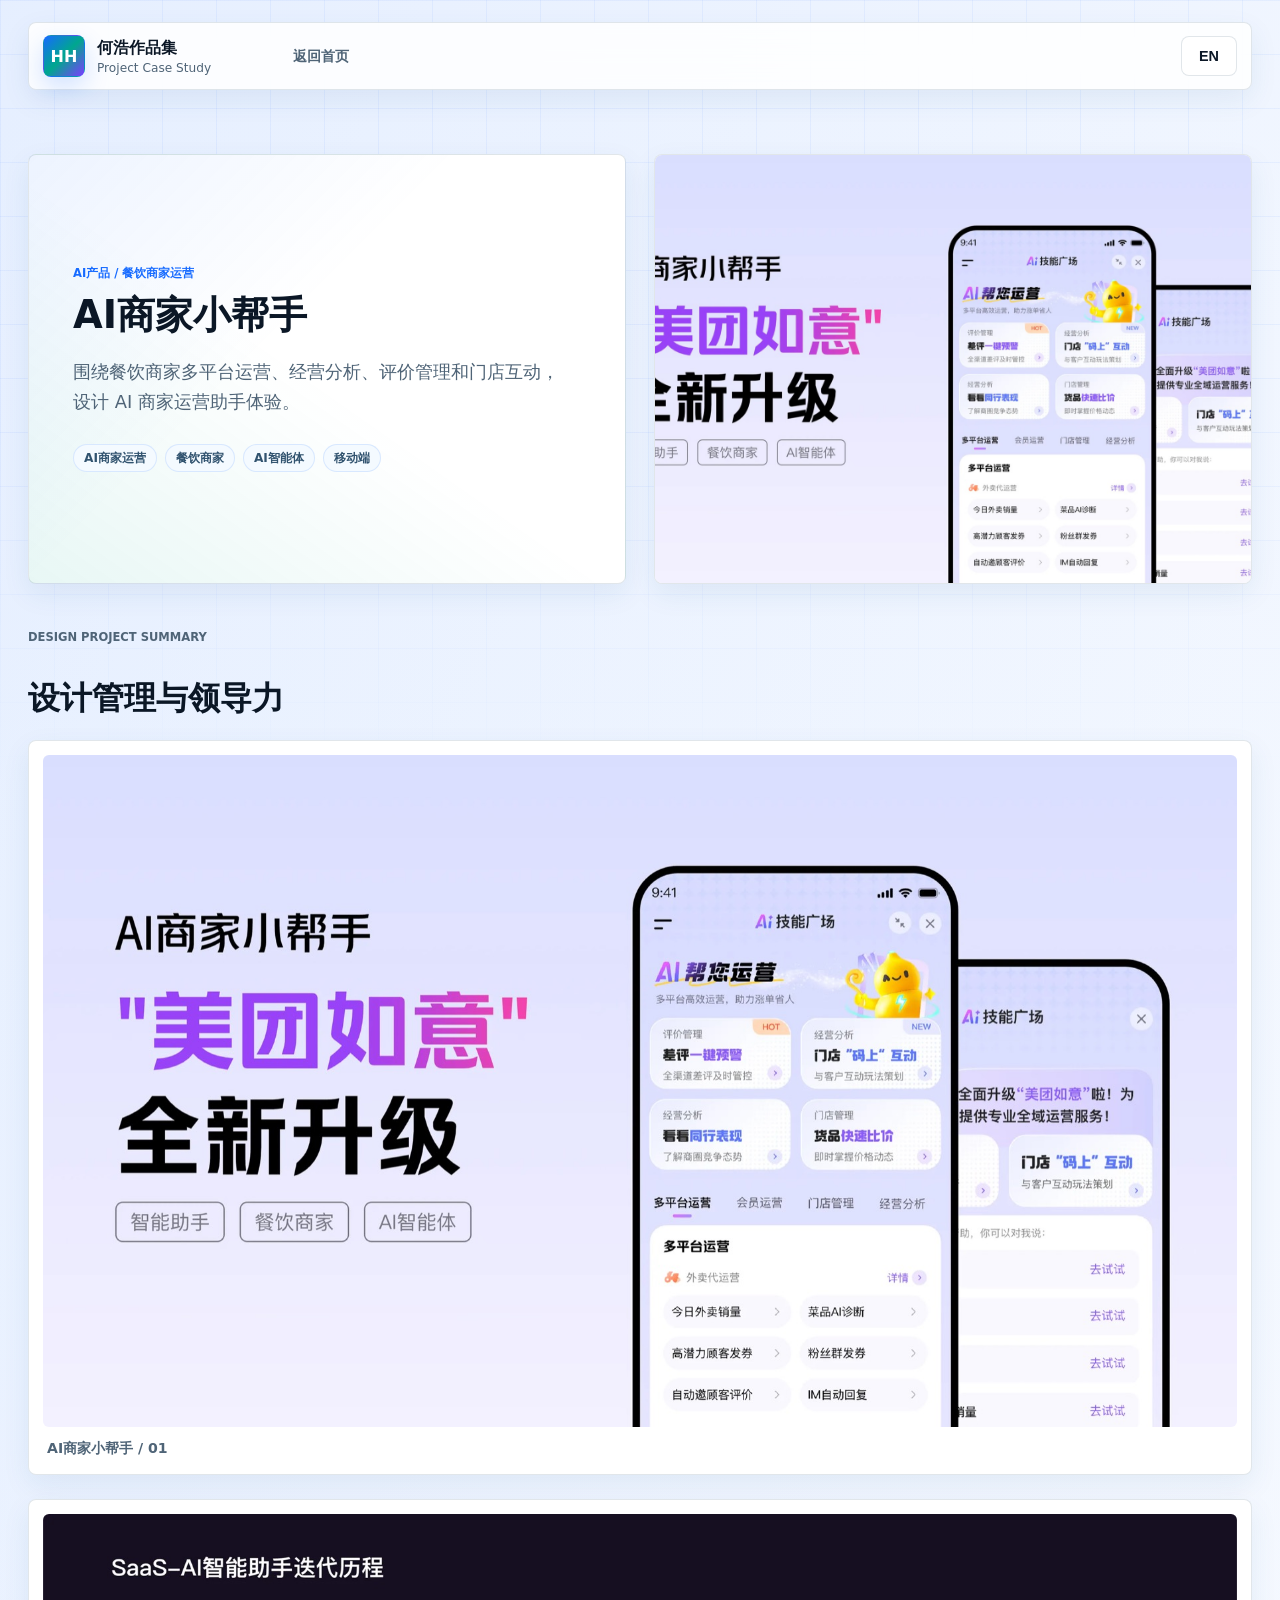
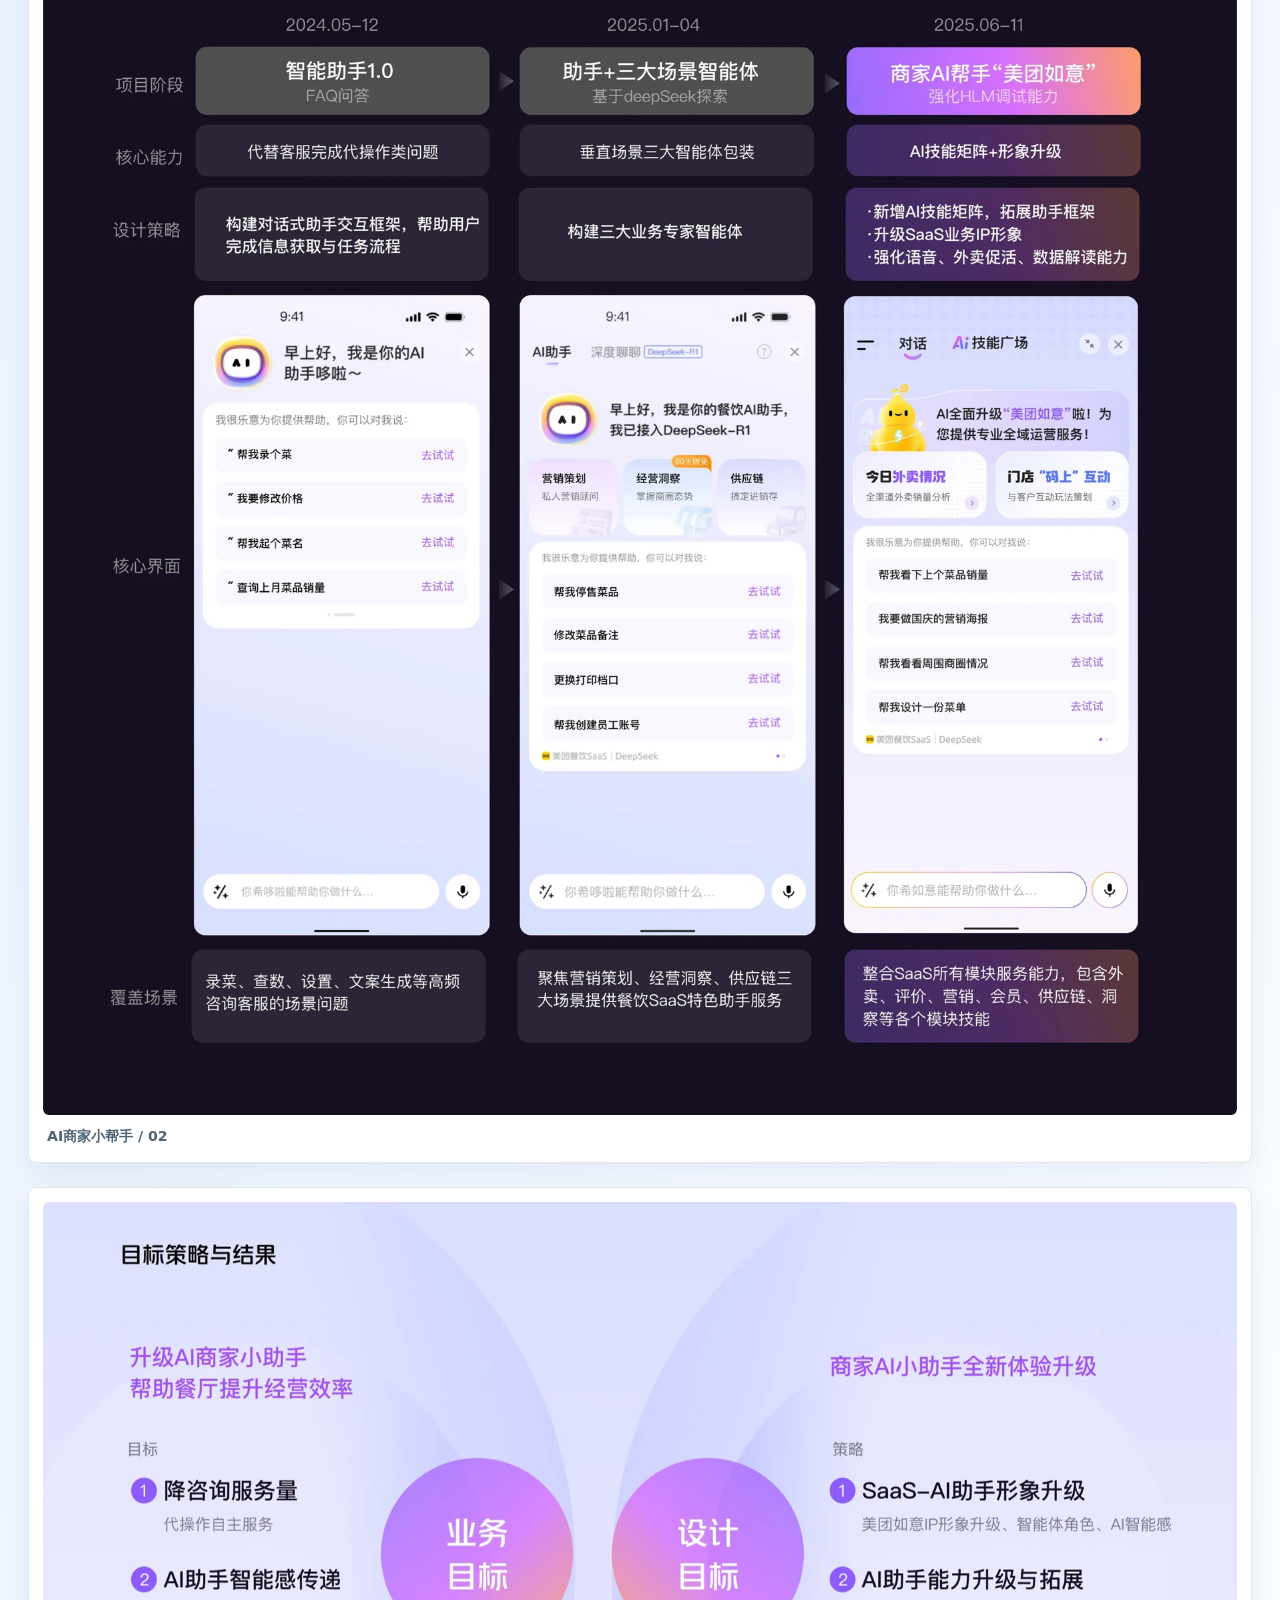
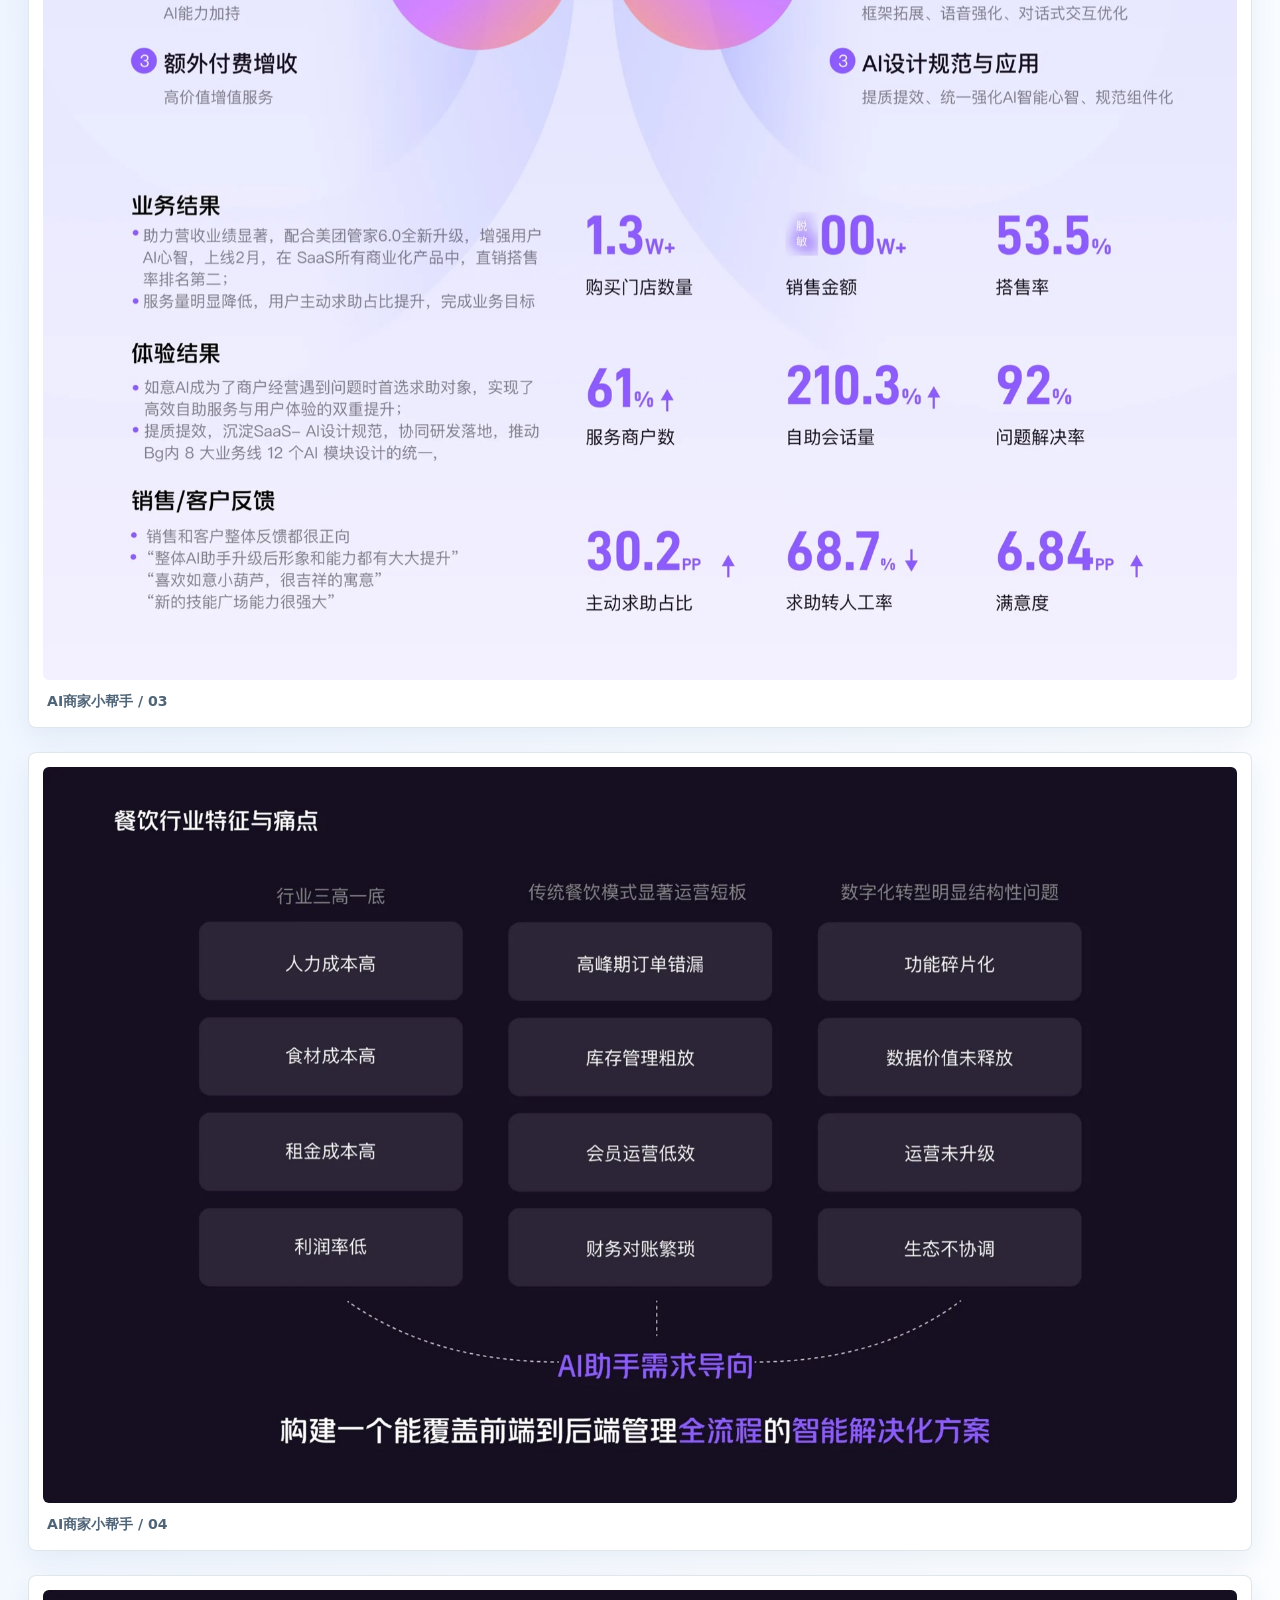
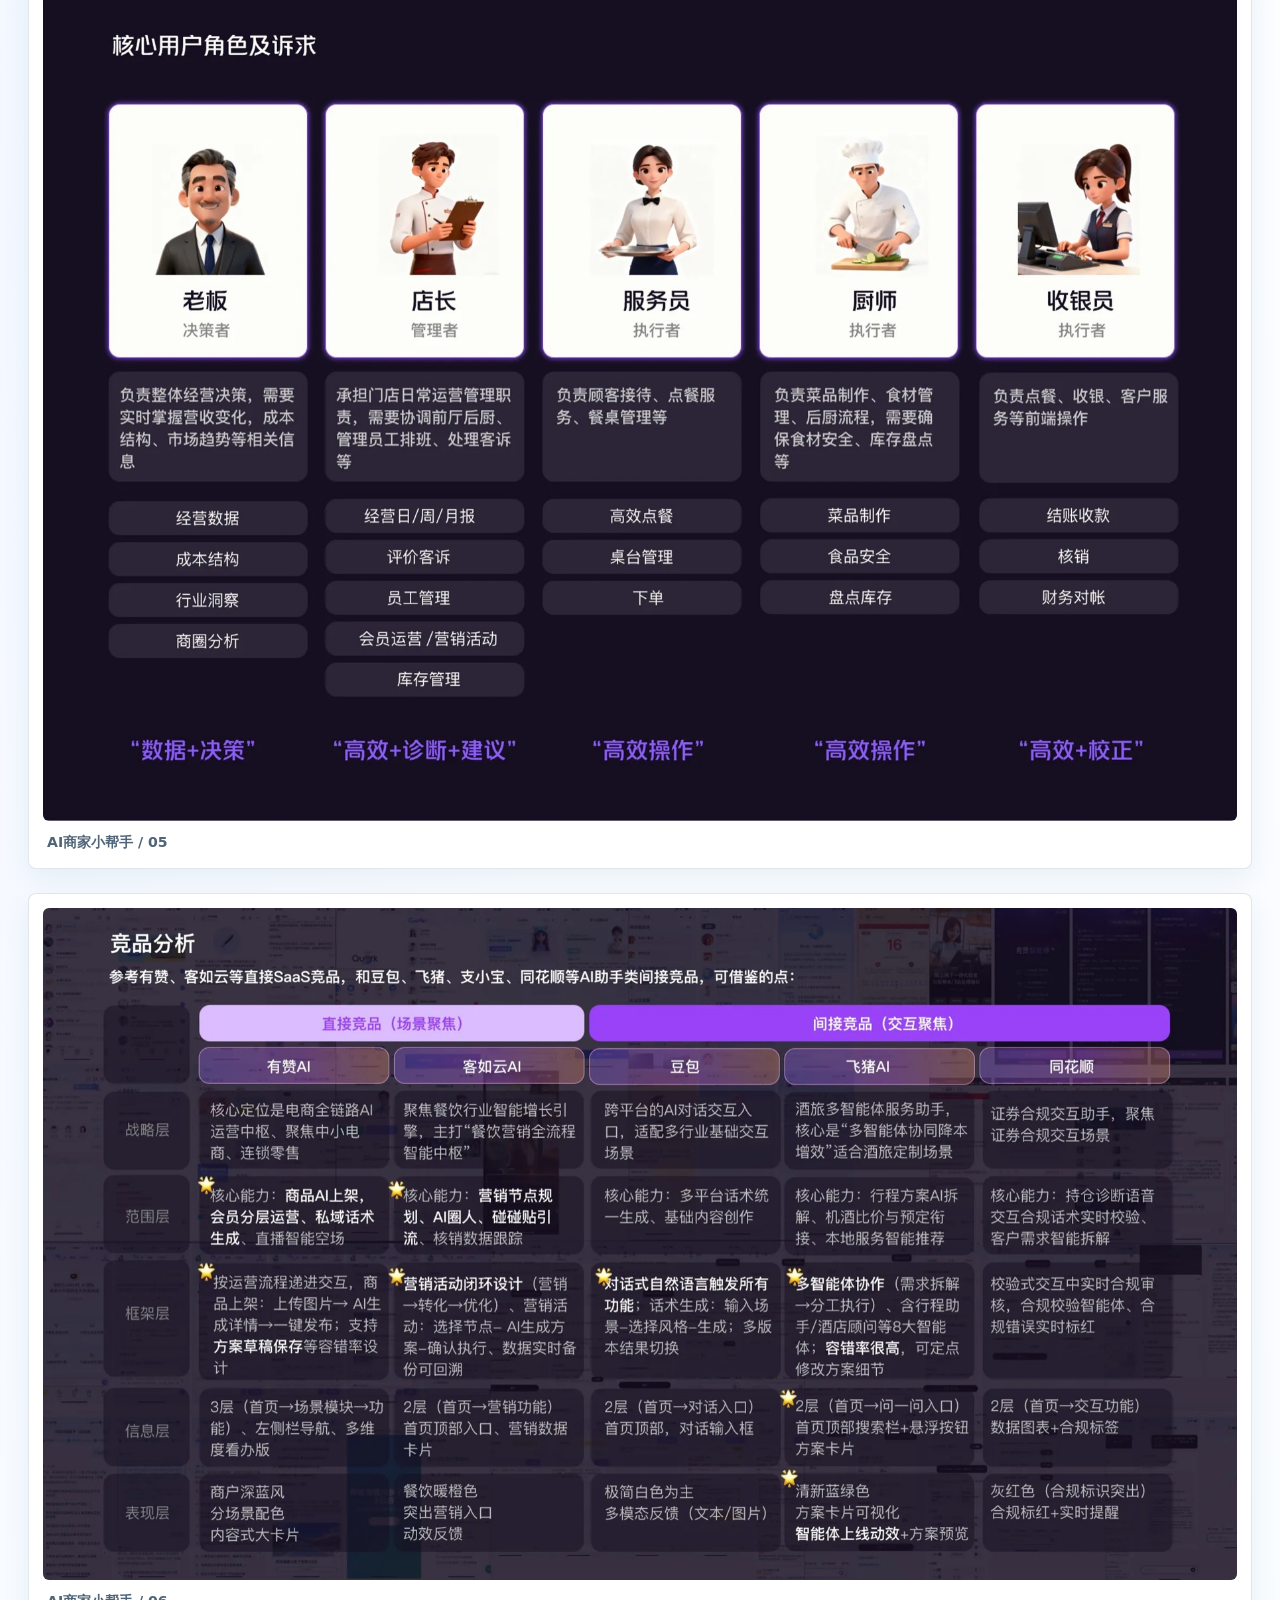
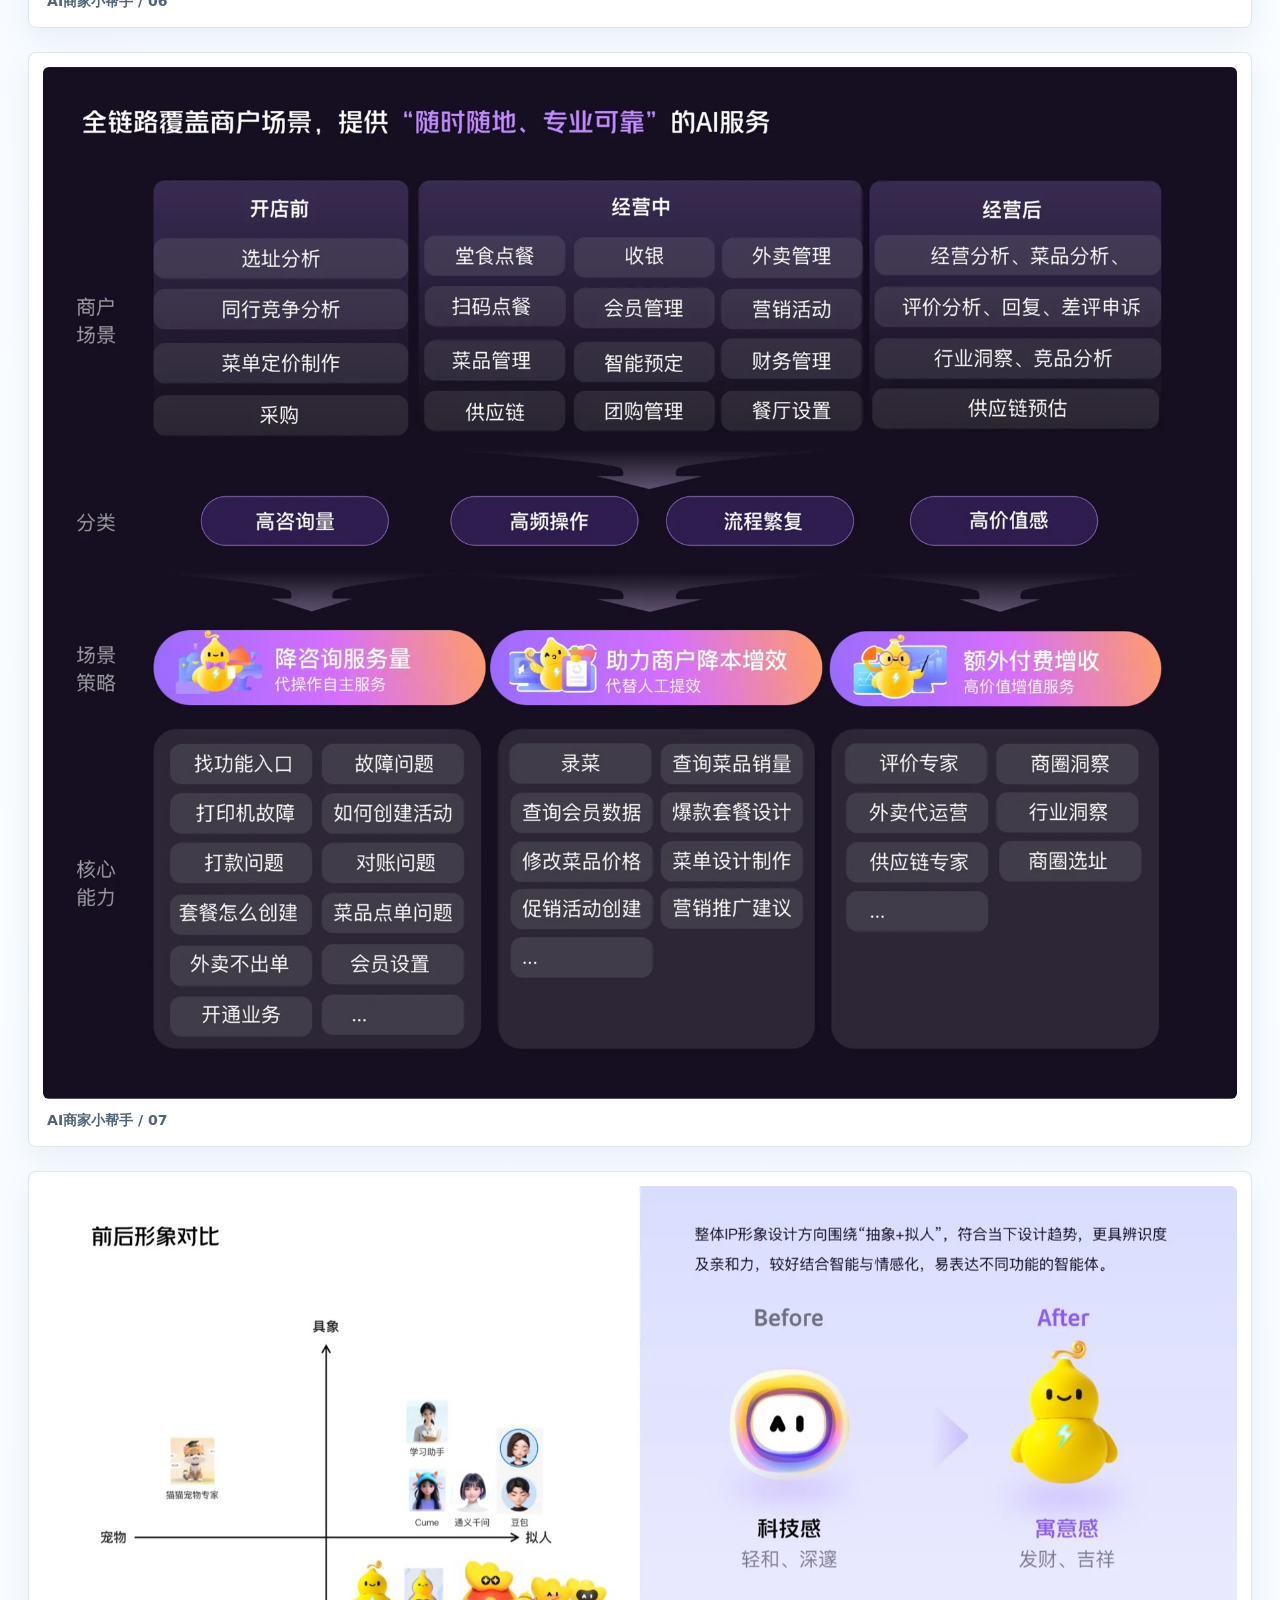
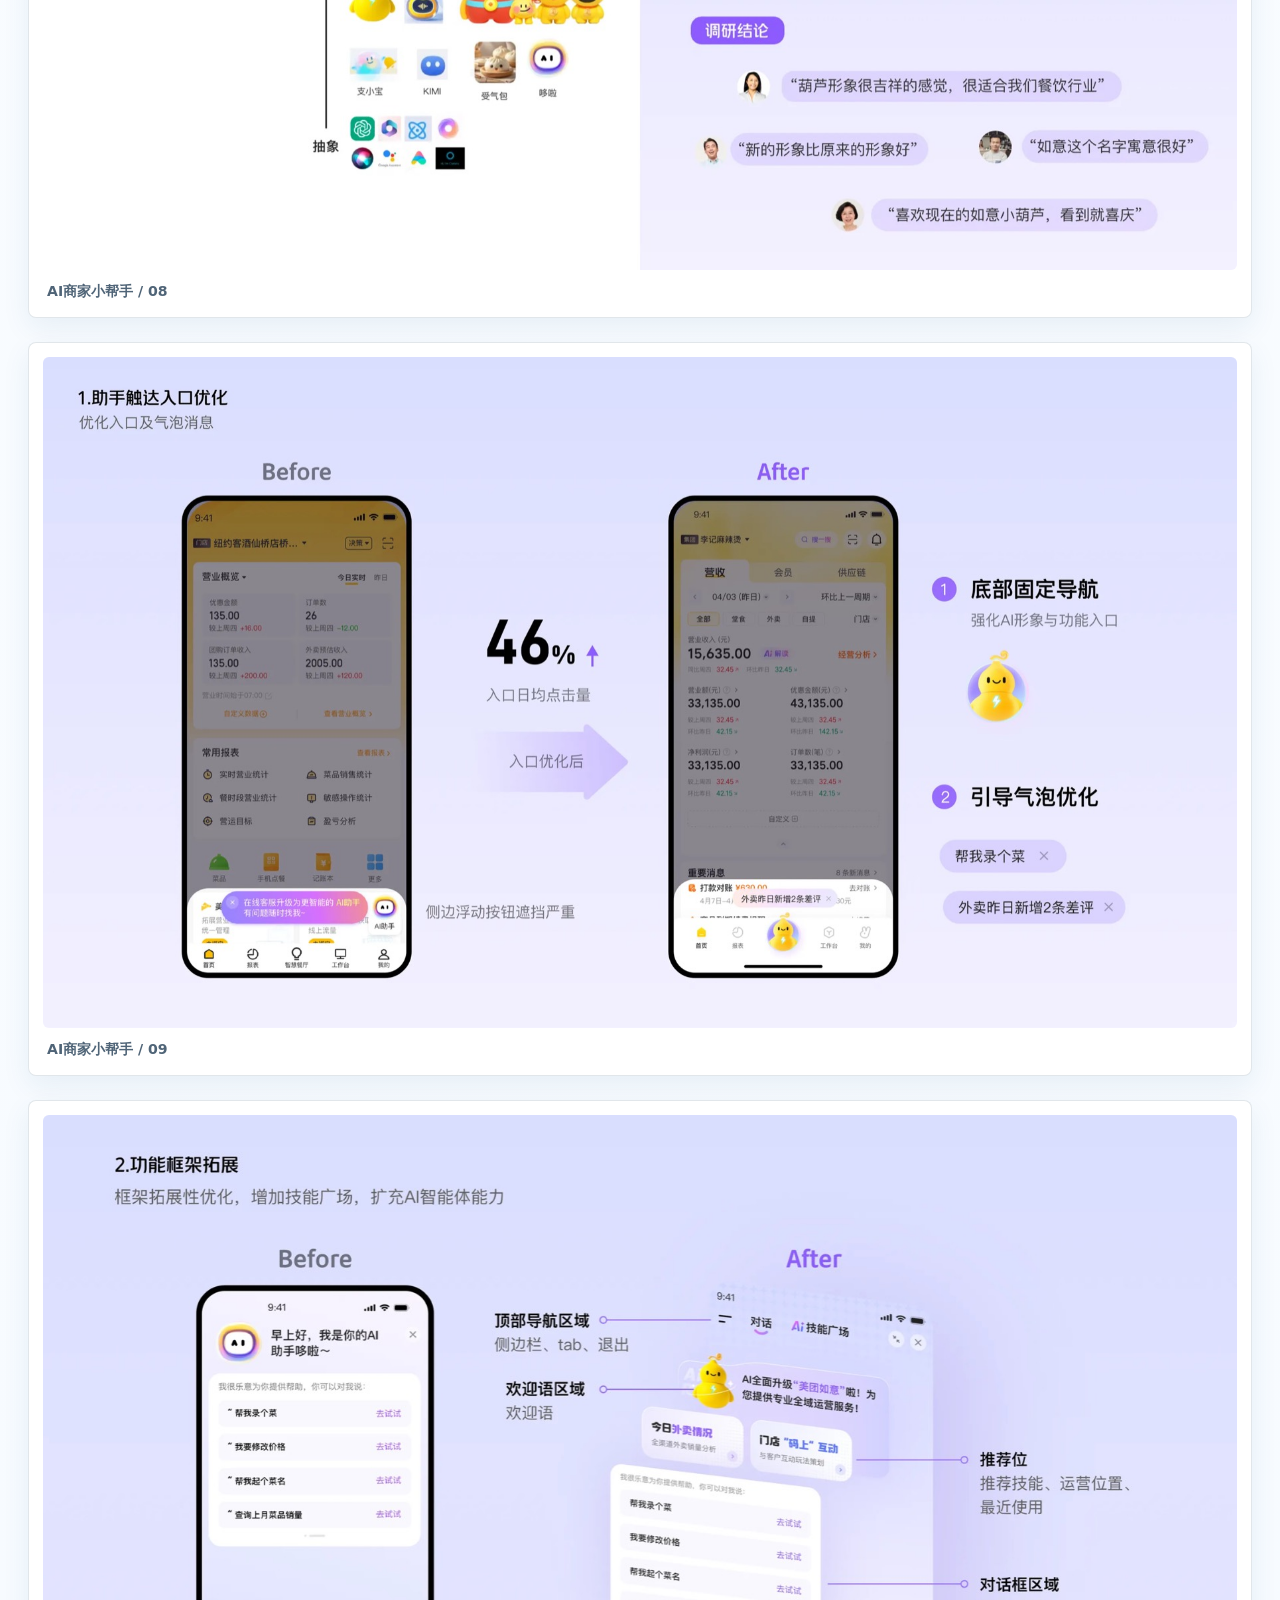
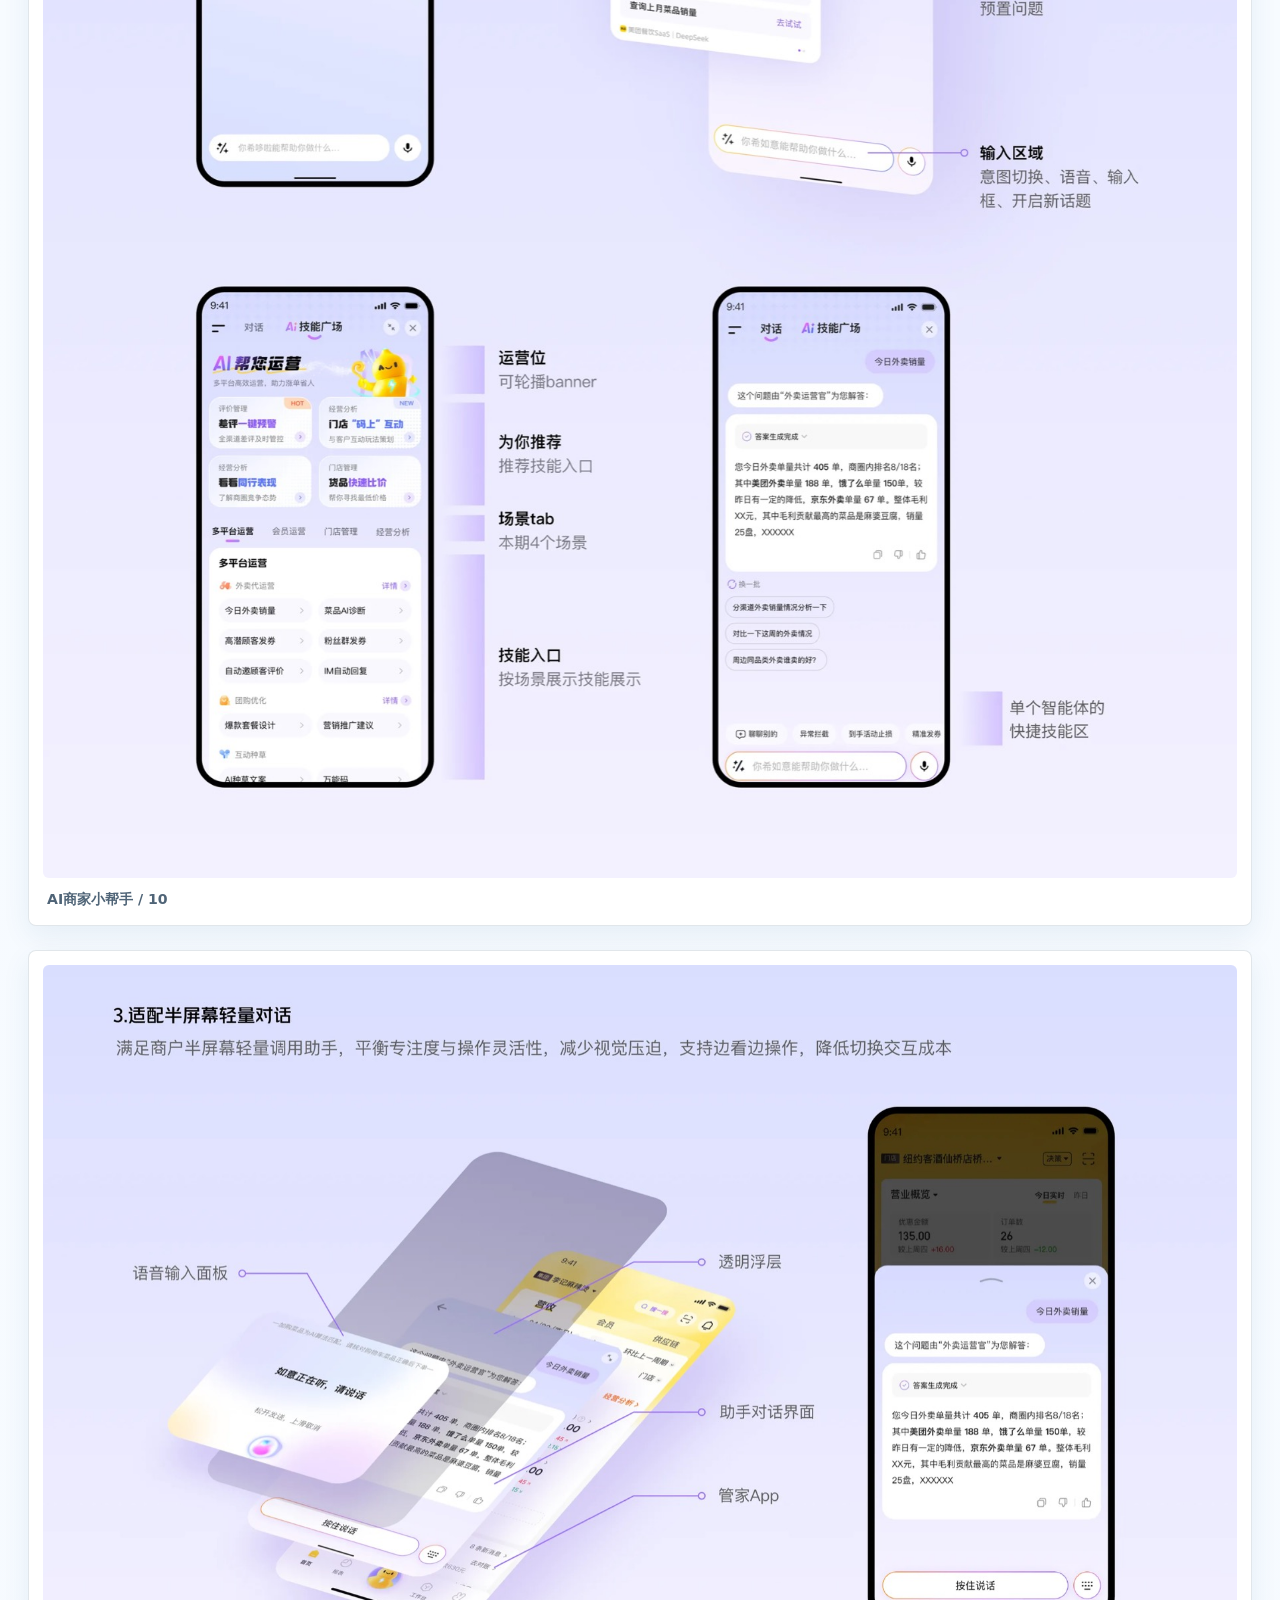
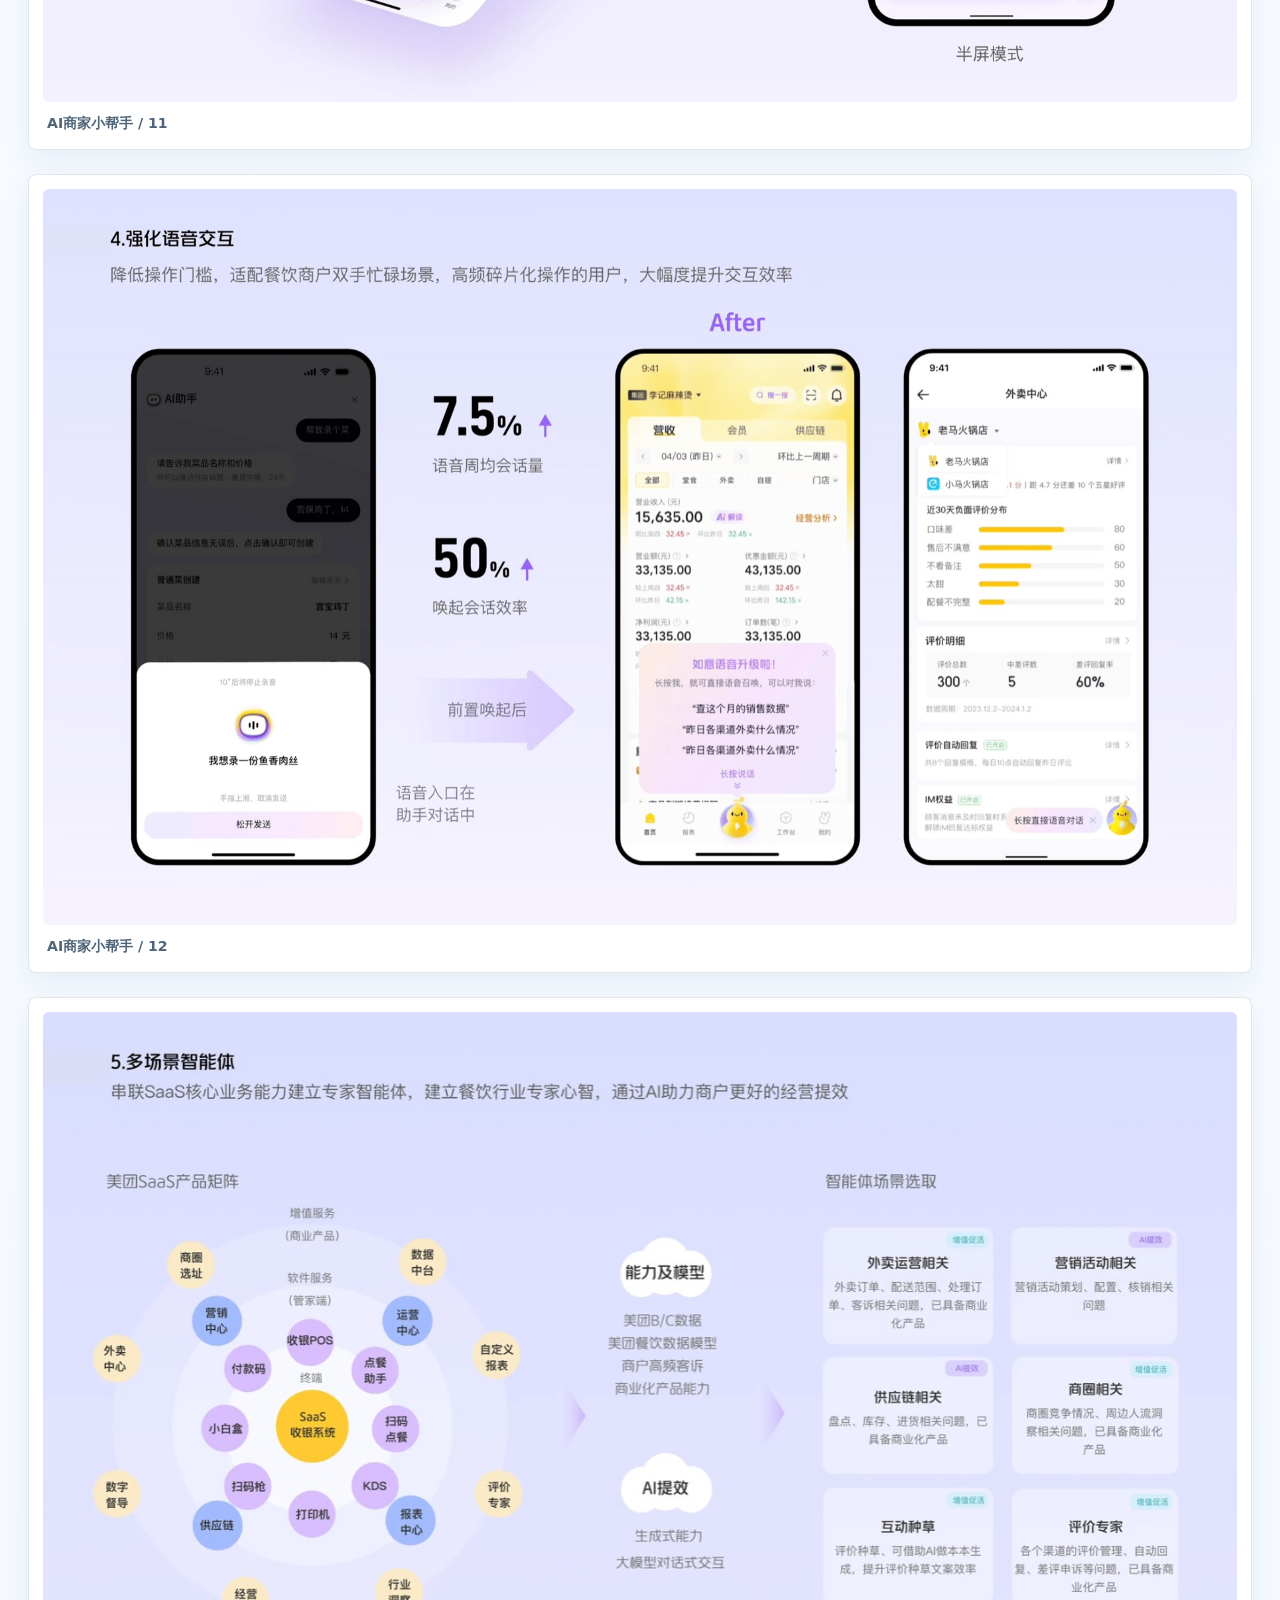
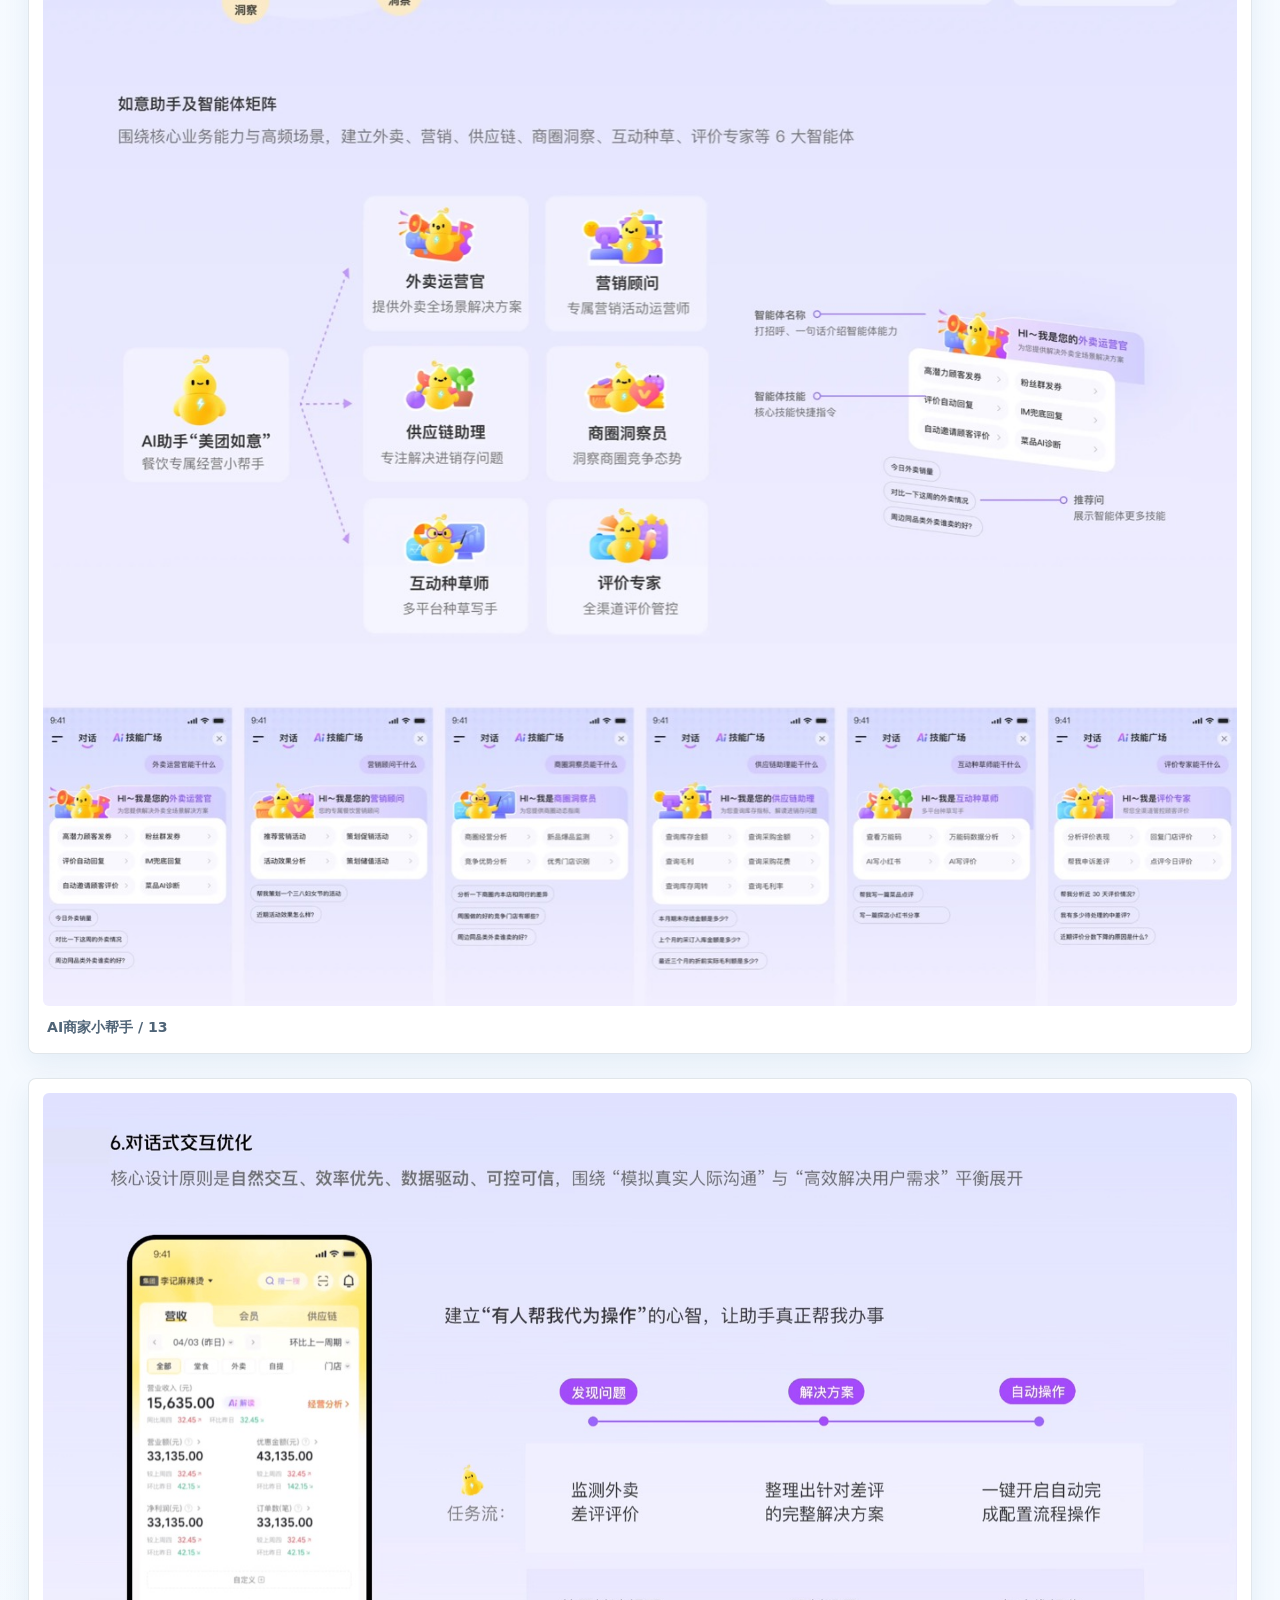
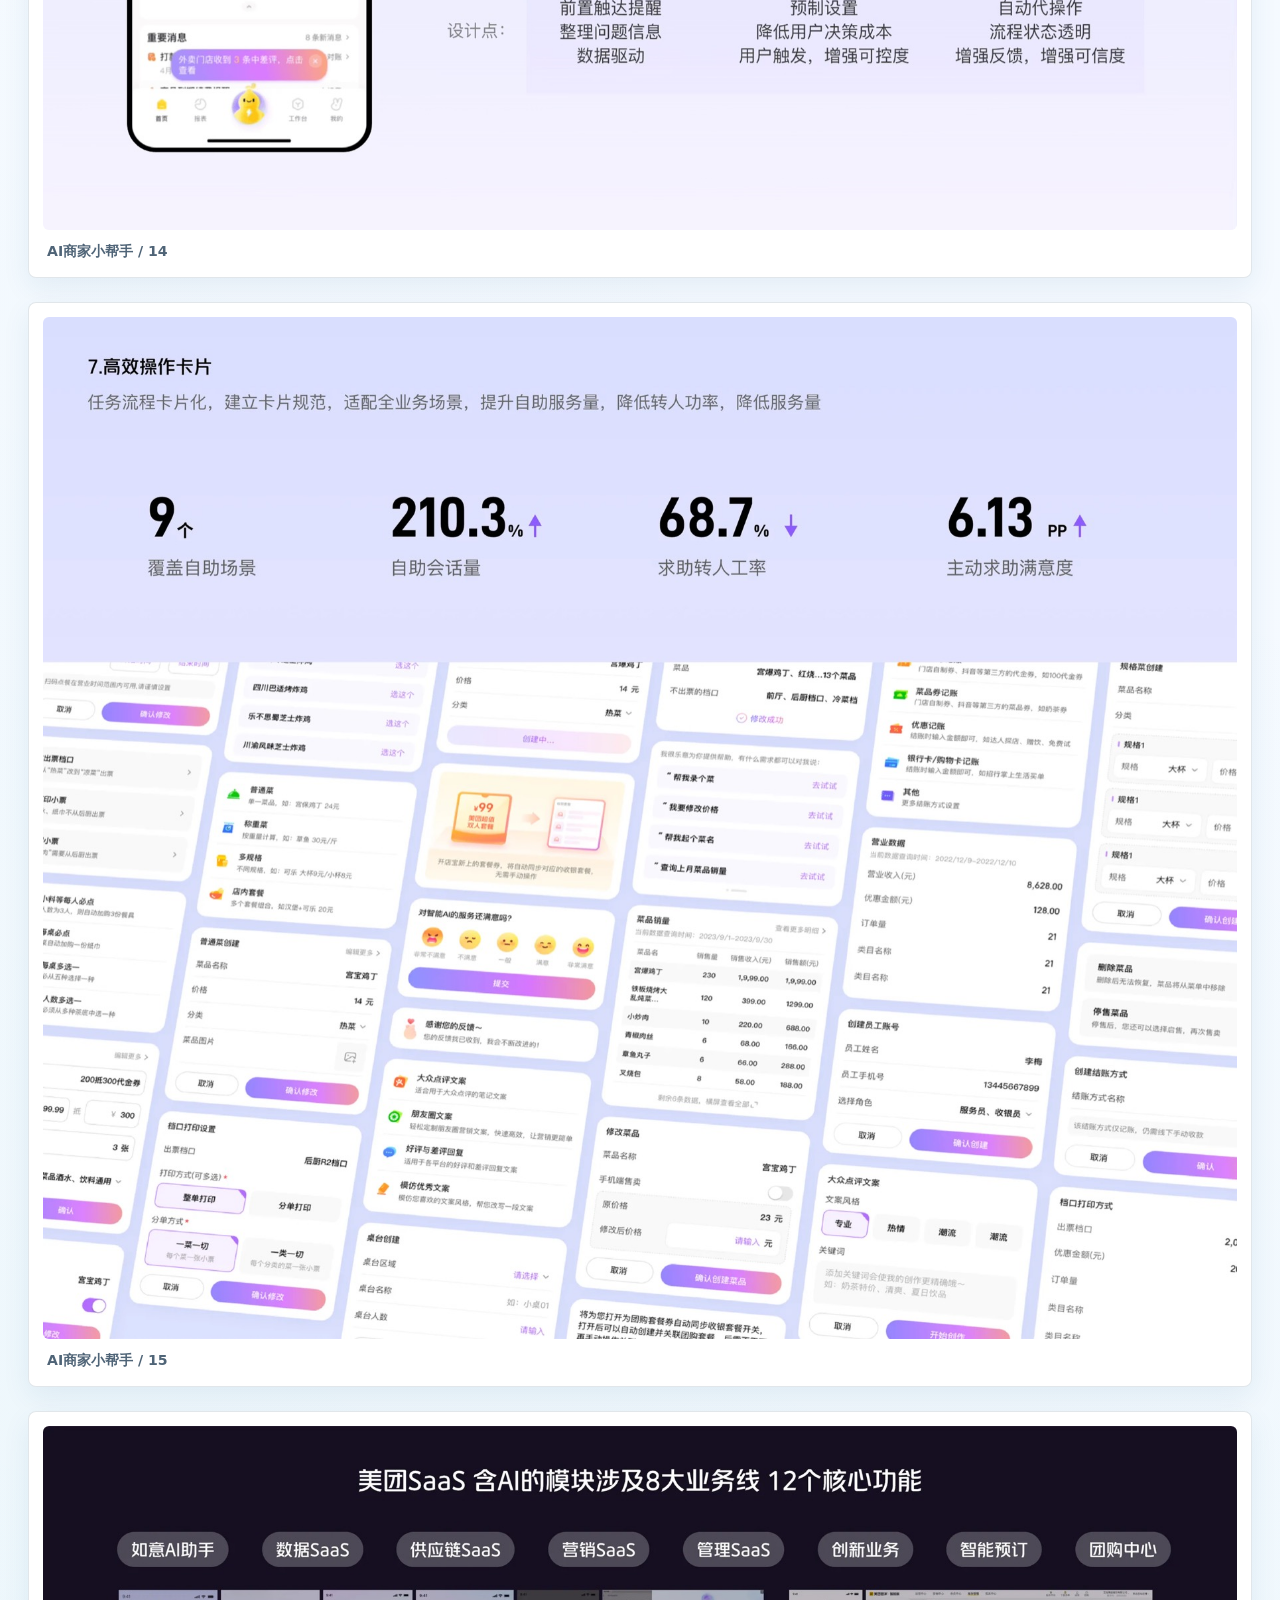
==== commit 82de5cfb: "Sync latest portfolio content updates" ====
--- a/project.html
+++ b/project.html
@@ -11,7 +11,7 @@
     <div class="site-shell project-shell">
       <header class="site-header" aria-label="Project navigation">
         <a class="brand" href="./index.html#work" aria-label="Back to portfolio">
-          <span class="brand-mark">HD</span>
+          <span class="brand-mark">HH</span>
           <span>
             <strong>何浩作品集</strong>
             <small>Project Case Study</small>
@@ -30,7 +30,7 @@
       <main id="projectRoot"></main>
     </div>
 
-    <script src="./portfolio-data.js?v=20260531-past-projects"></script>
-    <script src="./project.js"></script>
+    <script src="./portfolio-data.js?v=20260606-design-management-11"></script>
+    <script src="./project.js?v=20260607-design-leadership-sync"></script>
   </body>
 </html>
--- a/styles.css
+++ b/styles.css
@@ -333,7 +333,6 @@
 .leadership-card,
 .interview-card,
 .capability-card,
-.timeline-item,
 .process-card,
 .quote-card {
   border: 1px solid var(--line);
@@ -695,6 +694,16 @@
     #ffffff;
 }
 
+.leadership-card.clickable {
+  cursor: pointer;
+  transition: transform 0.2s ease, box-shadow 0.2s ease;
+}
+
+.leadership-card.clickable:hover {
+  transform: translateY(-2px);
+  box-shadow: 0 8px 24px rgba(0, 0, 0, 0.12);
+}
+
 .leadership-card.large h3 {
   max-width: 900px;
   font-size: clamp(1.44rem, 2vw, 2.25rem);
@@ -749,54 +758,116 @@
 .timeline {
   position: relative;
   display: grid;
-  gap: 16px;
+  gap: 0;
   width: 100%;
   max-width: none;
   margin-left: 0;
-  padding-left: 32px;
 }
 
 .timeline::before {
   position: absolute;
-  top: 8px;
-  bottom: 8px;
-  left: 8px;
-  width: 2px;
+  top: 34px;
+  bottom: 34px;
+  left: 168px;
+  width: 3px;
   content: "";
-  background: linear-gradient(to bottom, var(--accent-2), var(--accent));
+  background: linear-gradient(to bottom, #176bff, #13c5b7);
   border-radius: 999px;
 }
 
 .timeline-item,
 .timeline-item:nth-child(even) {
   position: relative;
-  width: auto;
-  min-height: 132px;
+  display: grid;
+  grid-template-columns: 130px 48px minmax(0, 1fr);
+  align-items: center;
+  gap: 18px;
+  width: 100%;
+  min-height: 116px;
   margin-left: 0;
-  padding: 20px 22px;
+  padding: 18px 0;
+  background: transparent;
+}
+
+.timeline-node {
+  position: relative;
+  z-index: 1;
+  display: block;
+  width: 22px;
+  height: 22px;
+  justify-self: center;
+  border: 4px solid #176bff;
+  border-radius: 50%;
   background: #ffffff;
-}
-
-.timeline-item::after,
-.timeline-item:nth-child(odd)::after,
-.timeline-item:nth-child(even)::after {
-  position: absolute;
-  top: 30px;
-  left: -30px;
-  right: auto;
-  width: 12px;
-  height: 12px;
-  content: "";
-  border: 3px solid #ffffff;
-  border-radius: 50%;
-  background: var(--accent-2);
-  box-shadow: 0 0 0 5px rgba(23, 107, 255, 0.12);
+  box-shadow: 0 0 0 6px rgba(23, 107, 255, 0.1);
 }
 
 .timeline-period {
-  color: var(--accent-2);
-  font-size: 0.78rem;
+  color: var(--ink-soft);
+  font-size: clamp(1.08rem, 1.6vw, 1.48rem);
+  font-weight: 700;
+  line-height: 1.2;
+  white-space: nowrap;
+}
+
+.timeline-company {
+  display: grid;
+  grid-template-columns: 82px minmax(0, 1fr);
+  align-items: center;
+  gap: 24px;
+  min-width: 0;
+}
+
+.company-logo-wrap {
+  display: grid;
+  place-items: center;
+  width: 72px;
+  height: 72px;
+  overflow: hidden;
+  border: 1px solid rgba(23, 107, 255, 0.12);
+  border-radius: 18px;
+  background: #ffffff;
+  box-shadow: 0 16px 34px rgba(15, 23, 42, 0.08);
+}
+
+.company-logo {
+  display: block;
+  max-width: 58px;
+  max-height: 42px;
+  object-fit: contain;
+}
+
+.timeline-copy {
+  min-width: 0;
+}
+
+.timeline-copy h3 {
+  display: flex;
+  flex-wrap: wrap;
+  gap: 10px;
+  align-items: baseline;
+  margin: 0;
+  color: var(--ink);
+  font-size: clamp(1.2rem, 2vw, 1.78rem);
+  line-height: 1.32;
+  letter-spacing: 0;
+}
+
+.timeline-copy h3 strong {
   font-weight: 900;
+}
+
+.timeline-copy h3 span,
+.timeline-copy h3 em {
+  color: var(--muted);
+  font-style: normal;
+  font-weight: 600;
+}
+
+.timeline-copy p {
+  max-width: 920px;
+  margin: 10px 0 0;
+  font-size: 0.95rem;
 }
 
 .process-rail {
@@ -1203,23 +1274,65 @@
   }
 
   .timeline {
-    padding-left: 30px;
+    gap: 18px;
   }
 
   .timeline::before {
-    left: 7px;
+    top: 28px;
+    bottom: 28px;
+    left: 14px;
   }
 
   .timeline-item,
   .timeline-item:nth-child(even) {
+    grid-template-columns: 28px minmax(0, 1fr);
+    gap: 14px;
     min-height: auto;
-    padding: 22px;
-  }
-
-  .timeline-item::after,
-  .timeline-item:nth-child(odd)::after,
-  .timeline-item:nth-child(even)::after {
-    left: -29px;
+    padding: 0;
+  }
+
+  .timeline-period {
+    grid-column: 2;
+    font-size: 0.95rem;
+  }
+
+  .timeline-node {
+    grid-row: 1 / span 2;
+    grid-column: 1;
+    align-self: start;
+    width: 18px;
+    height: 18px;
+    margin-top: 2px;
+    border-width: 3px;
+    box-shadow: 0 0 0 5px rgba(23, 107, 255, 0.1);
+  }
+
+  .timeline-company {
+    grid-column: 2;
+    grid-template-columns: 56px minmax(0, 1fr);
+    gap: 14px;
+    padding-bottom: 12px;
+  }
+
+  .company-logo-wrap {
+    width: 52px;
+    height: 52px;
+    border-radius: 14px;
+  }
+
+  .company-logo {
+    max-width: 42px;
+    max-height: 30px;
+  }
+
+  .timeline-copy h3 {
+    gap: 7px;
+    font-size: 1.05rem;
+  }
+
+  .timeline-copy p {
+    margin-top: 7px;
+    font-size: 0.9rem;
   }
 
   .project-hero {
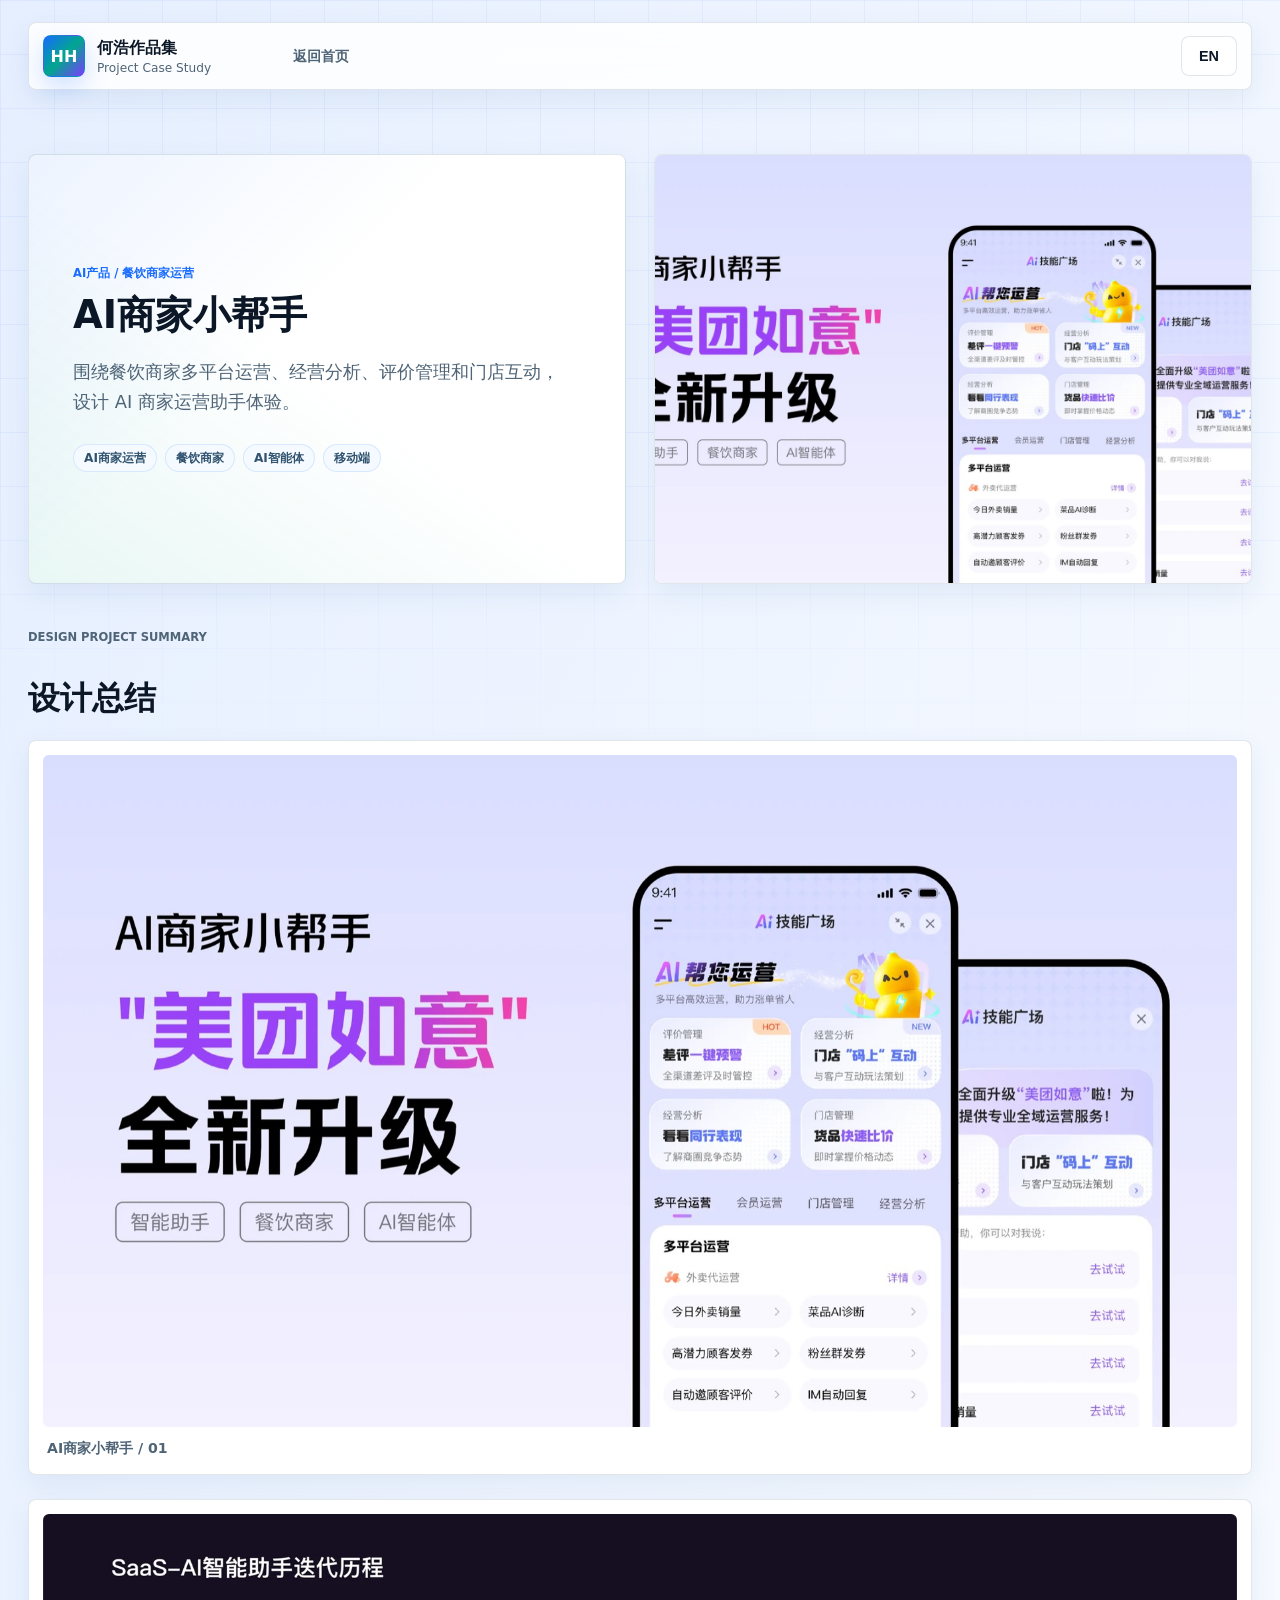
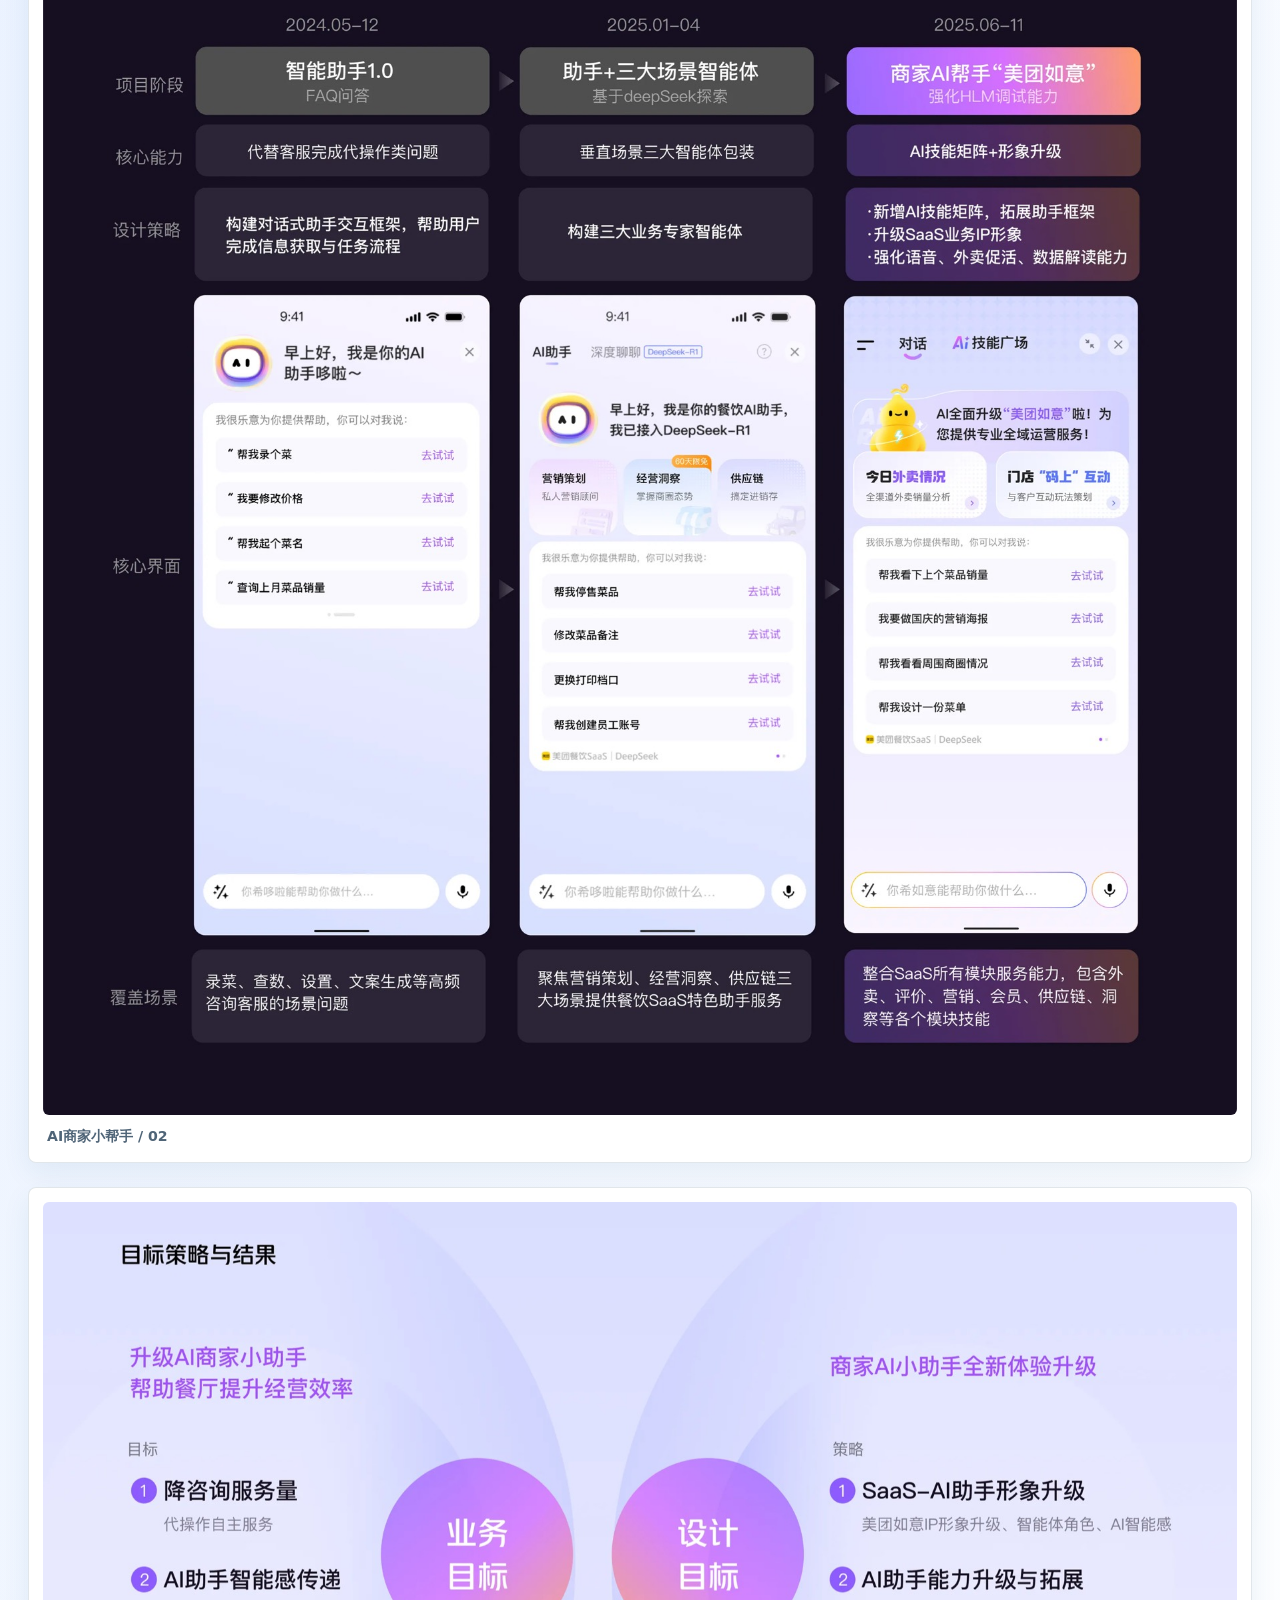
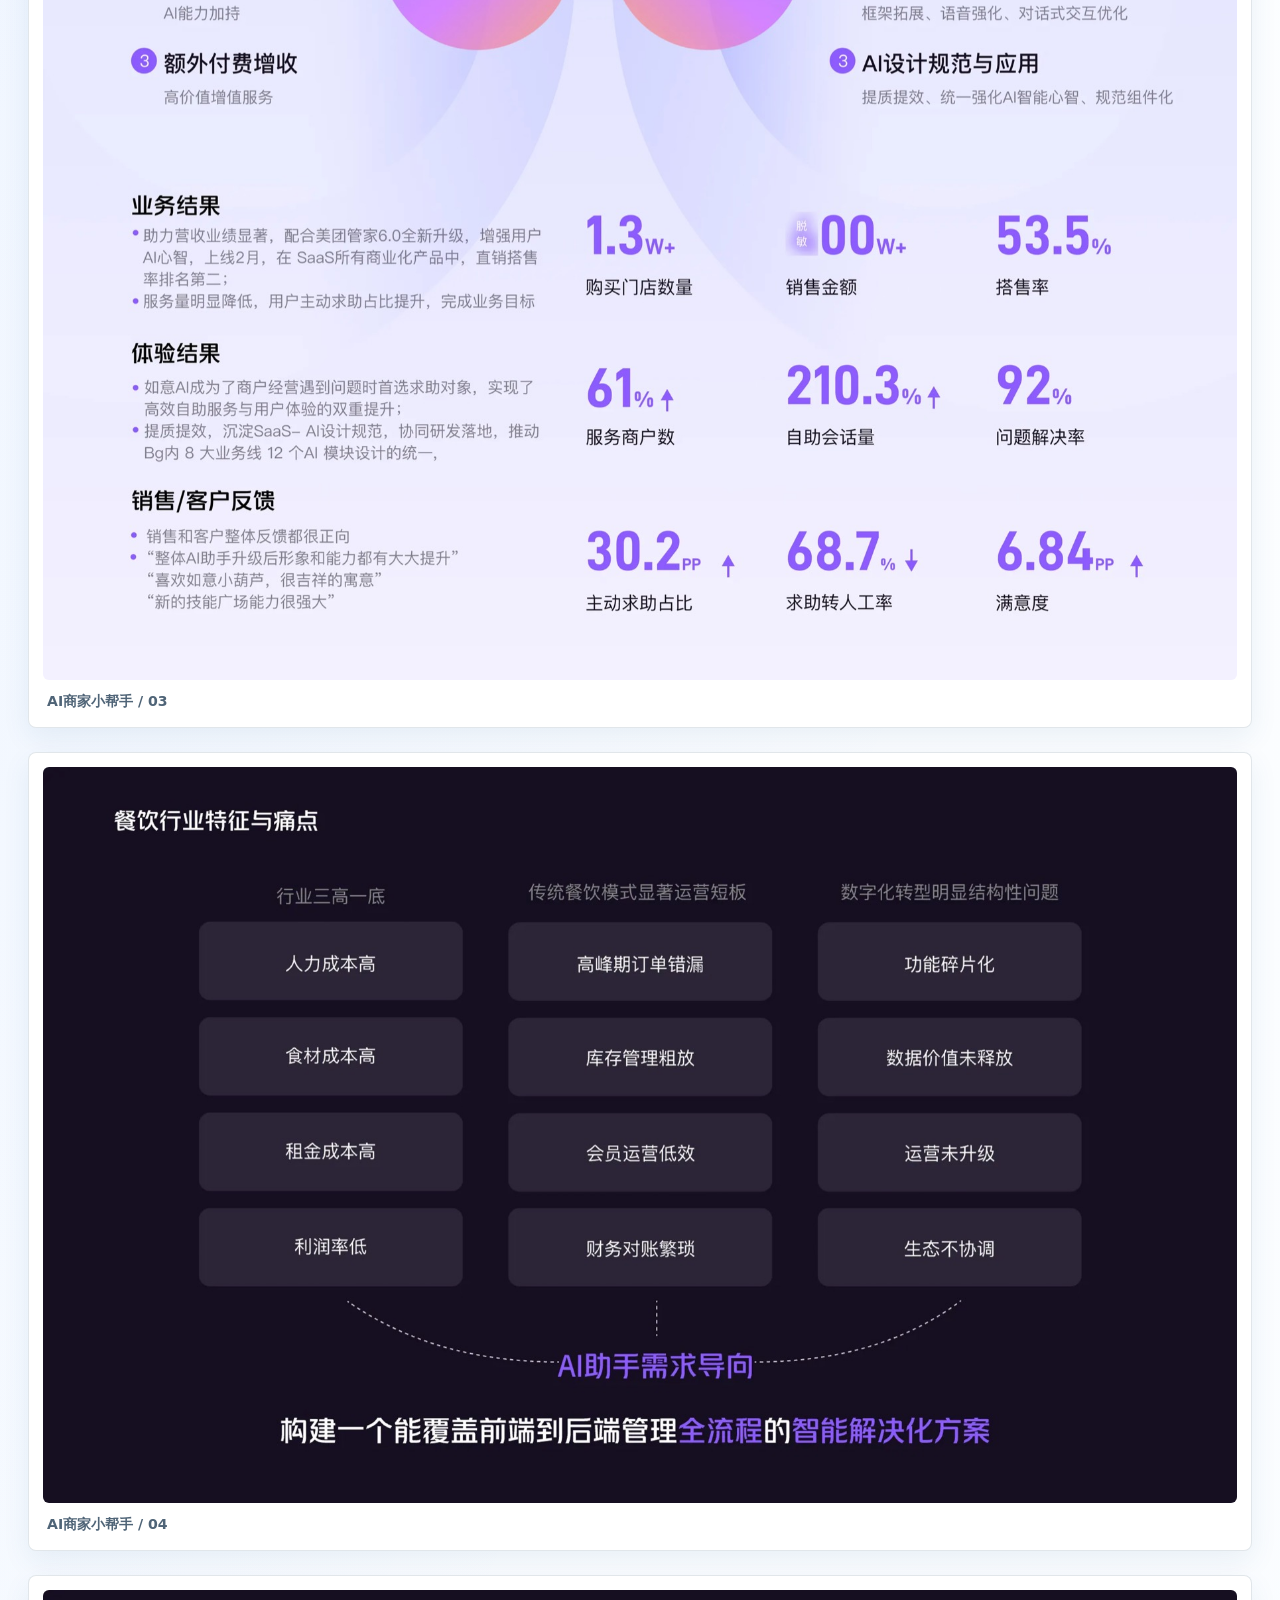
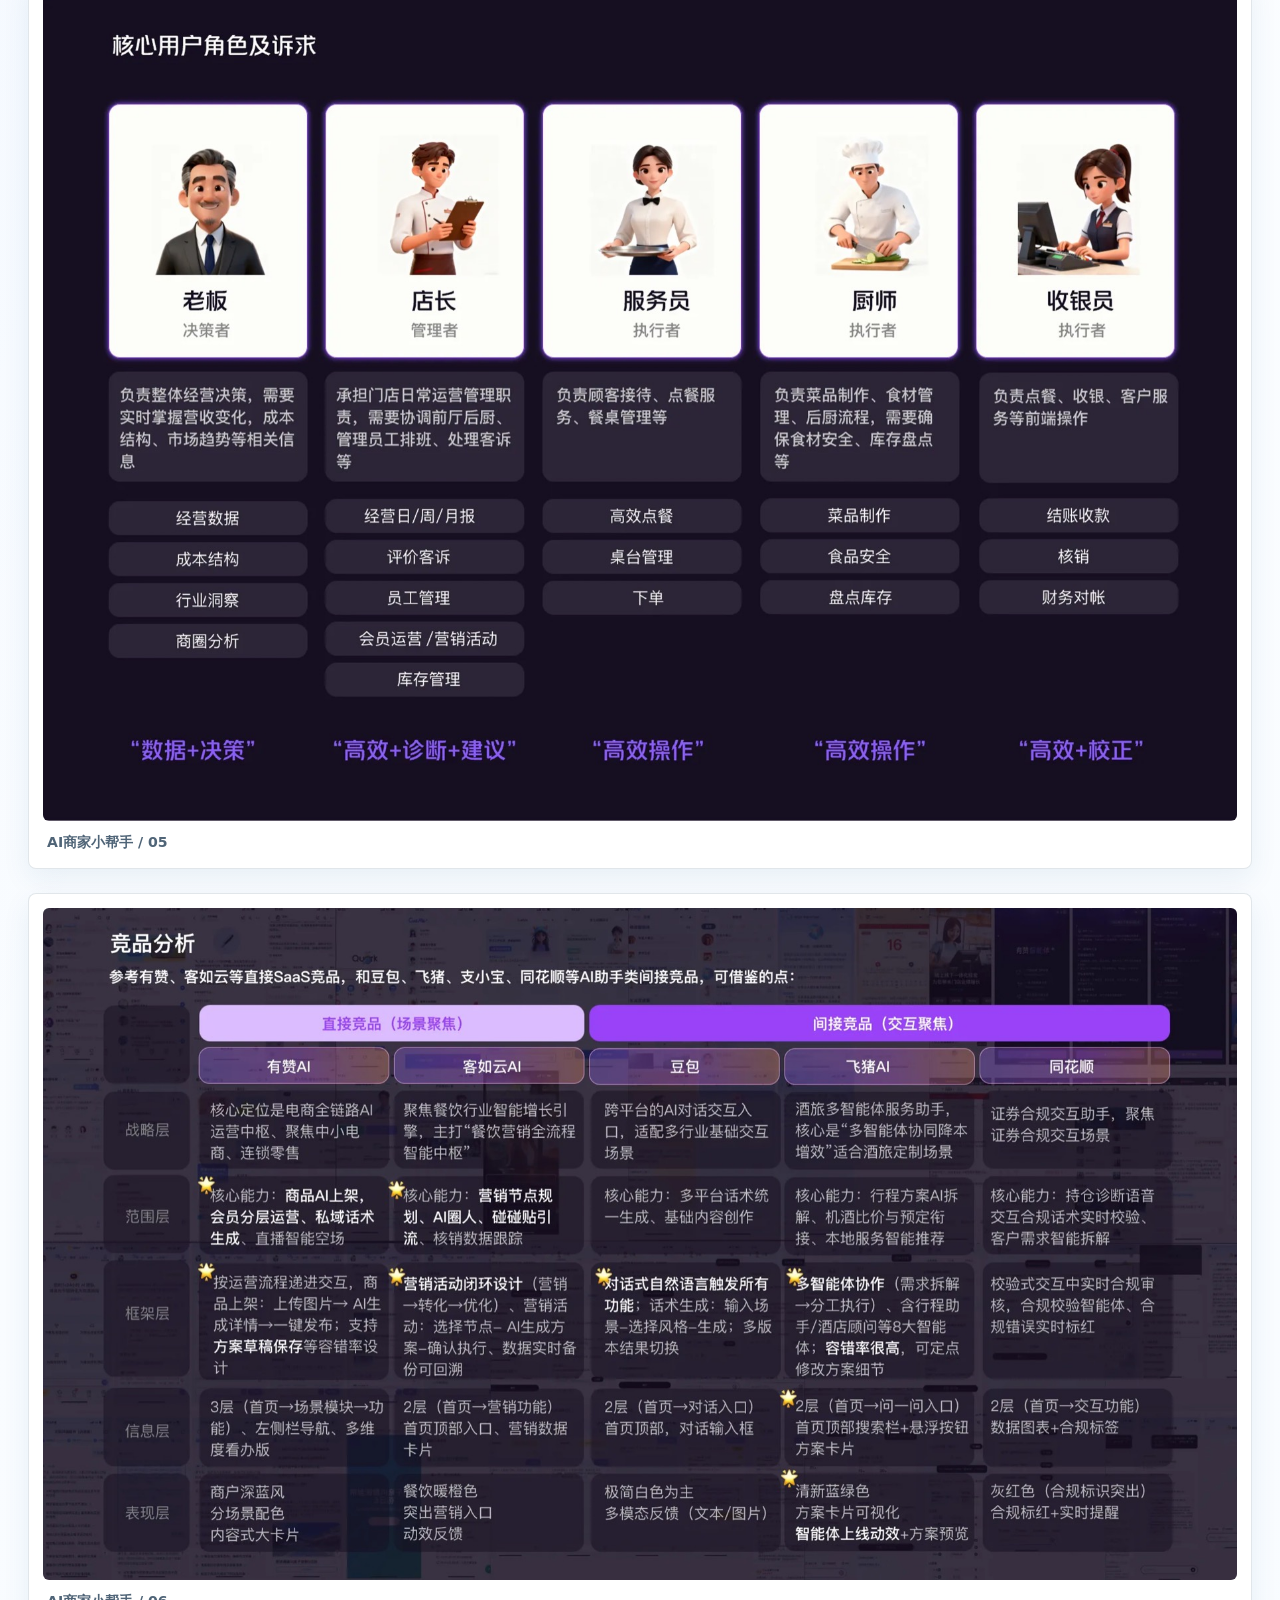
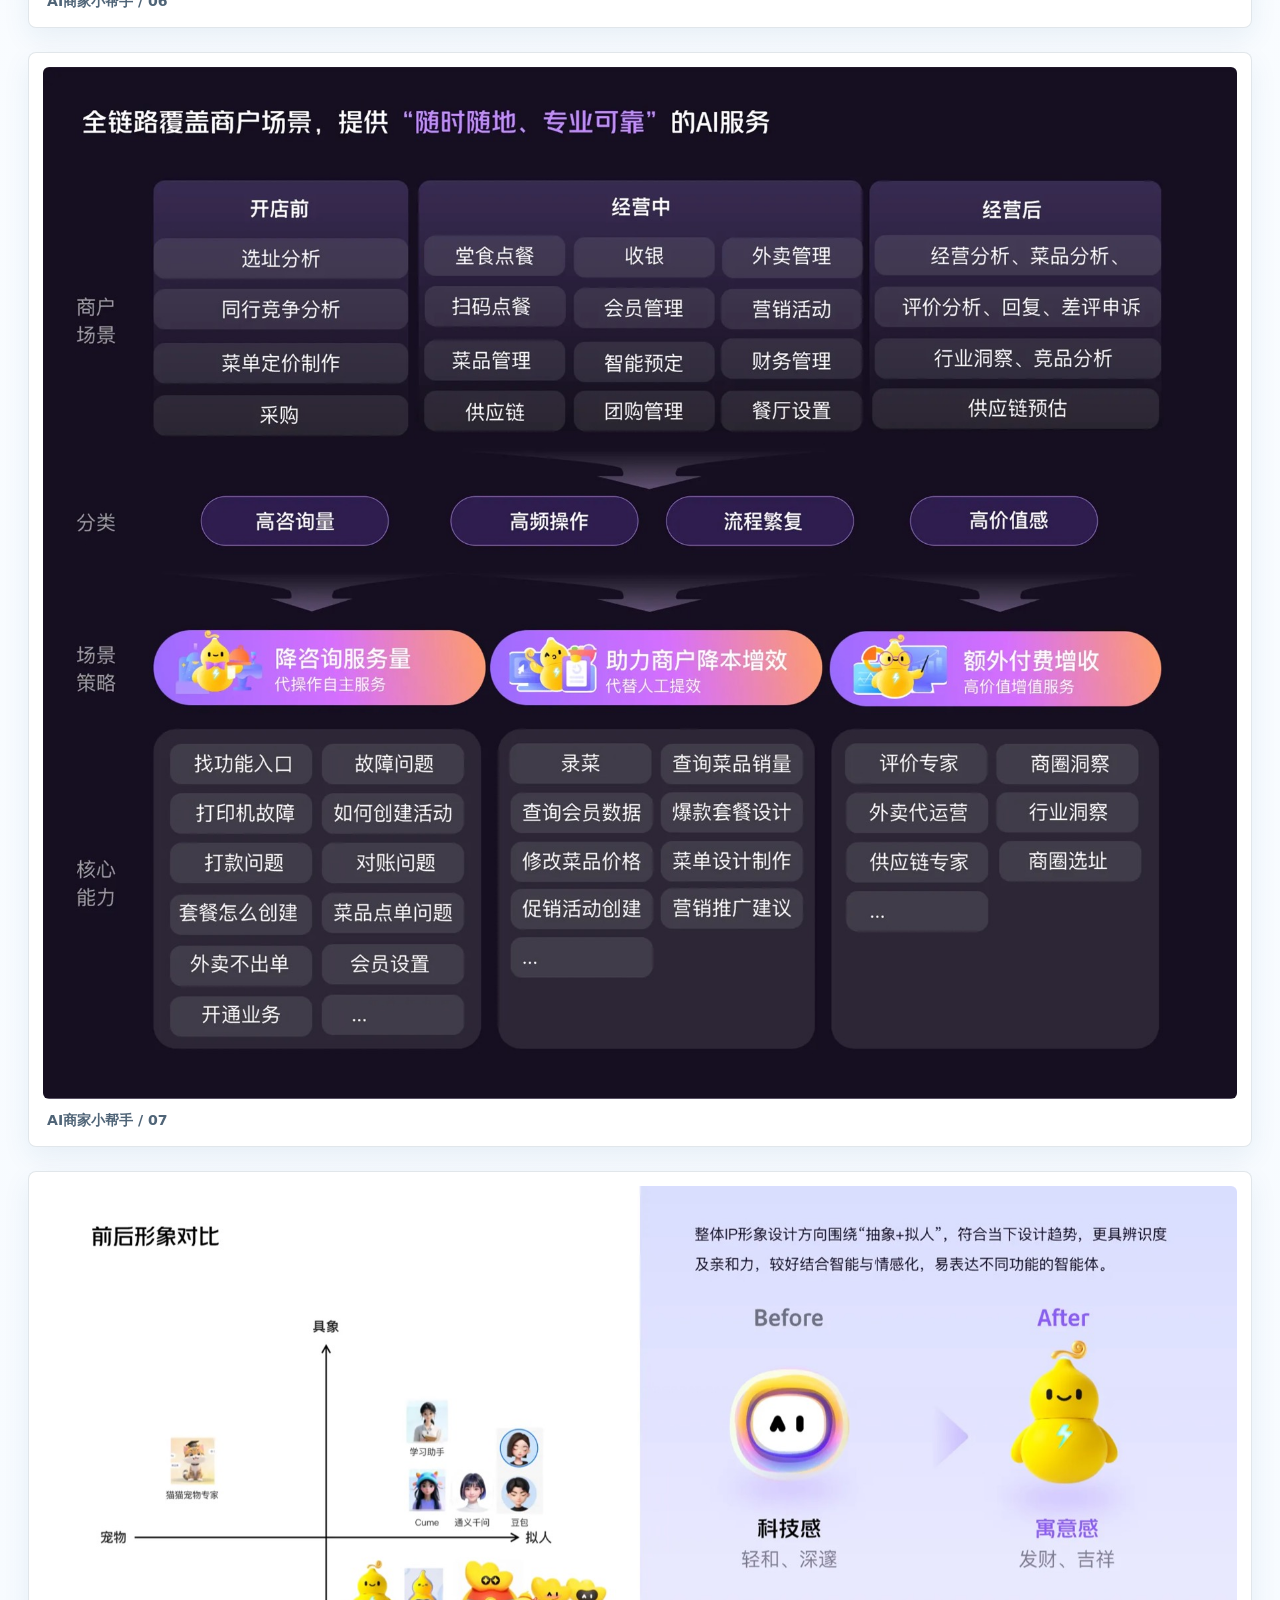
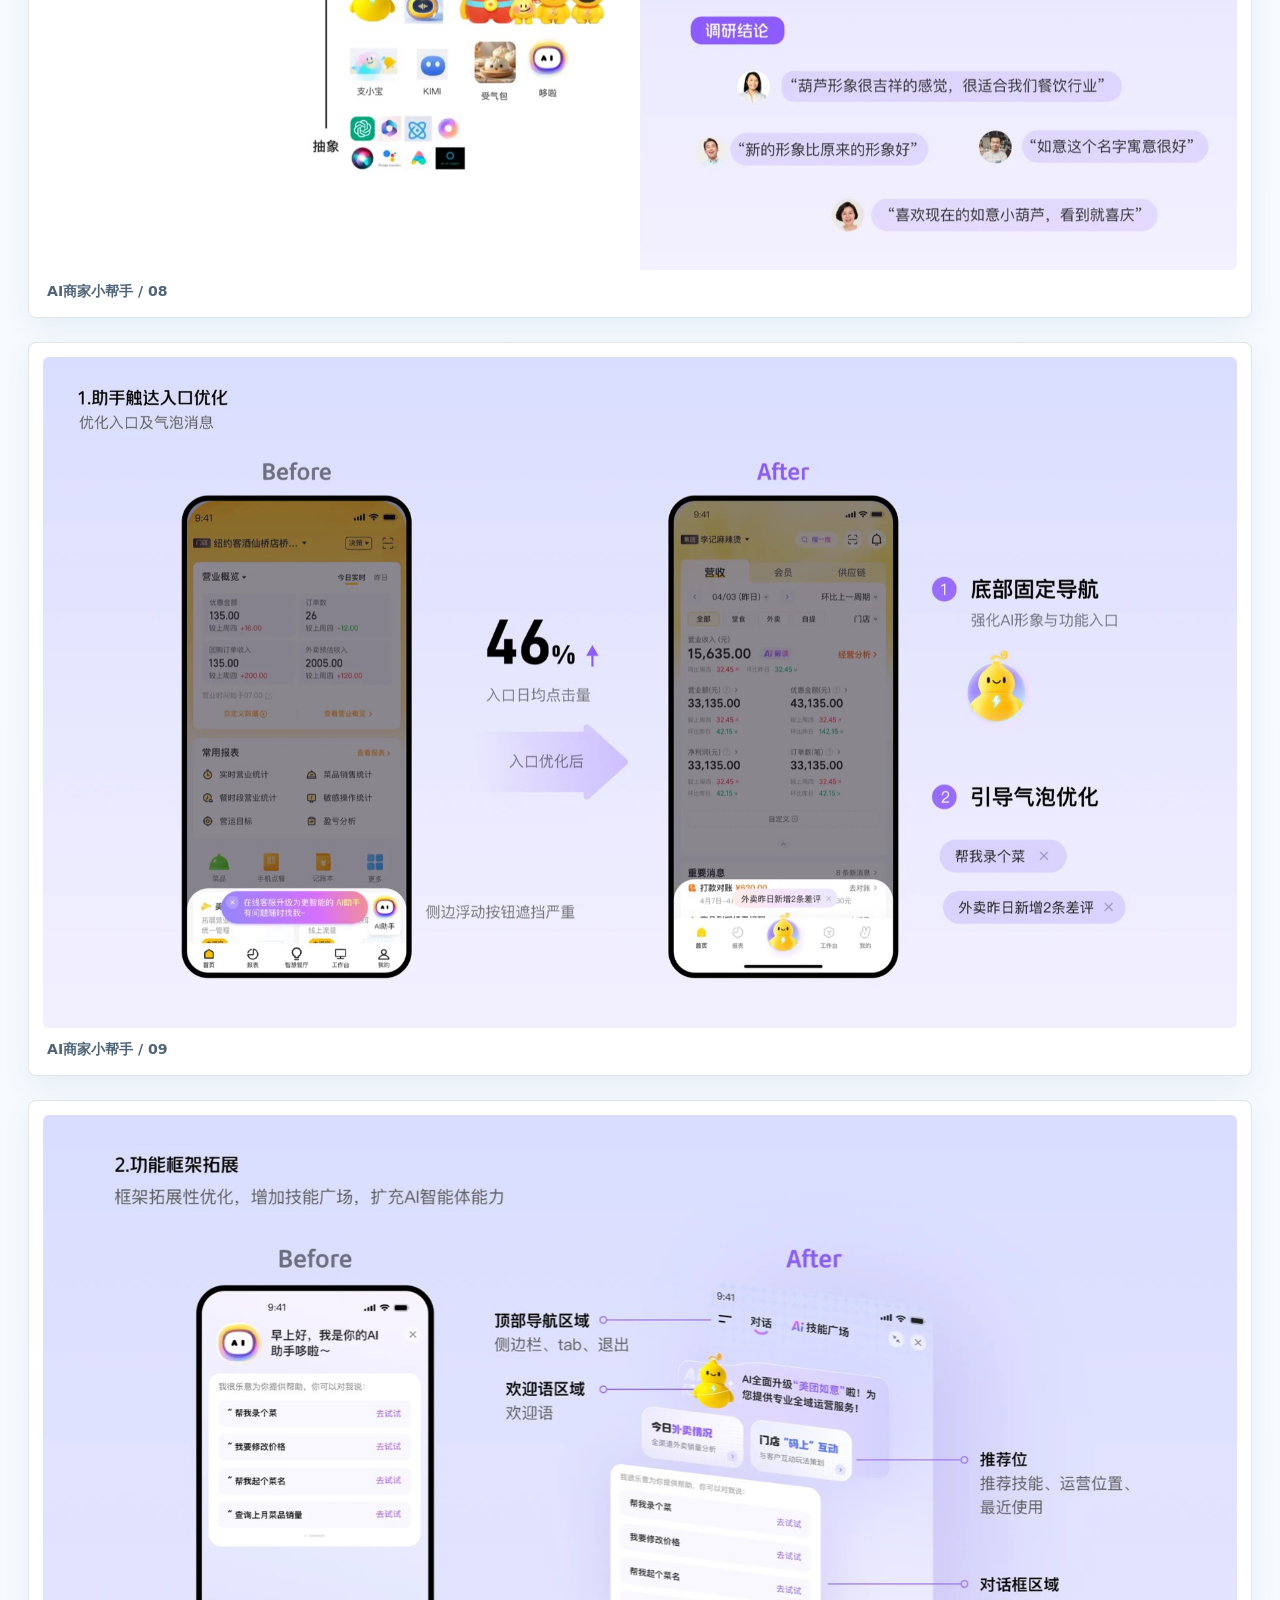
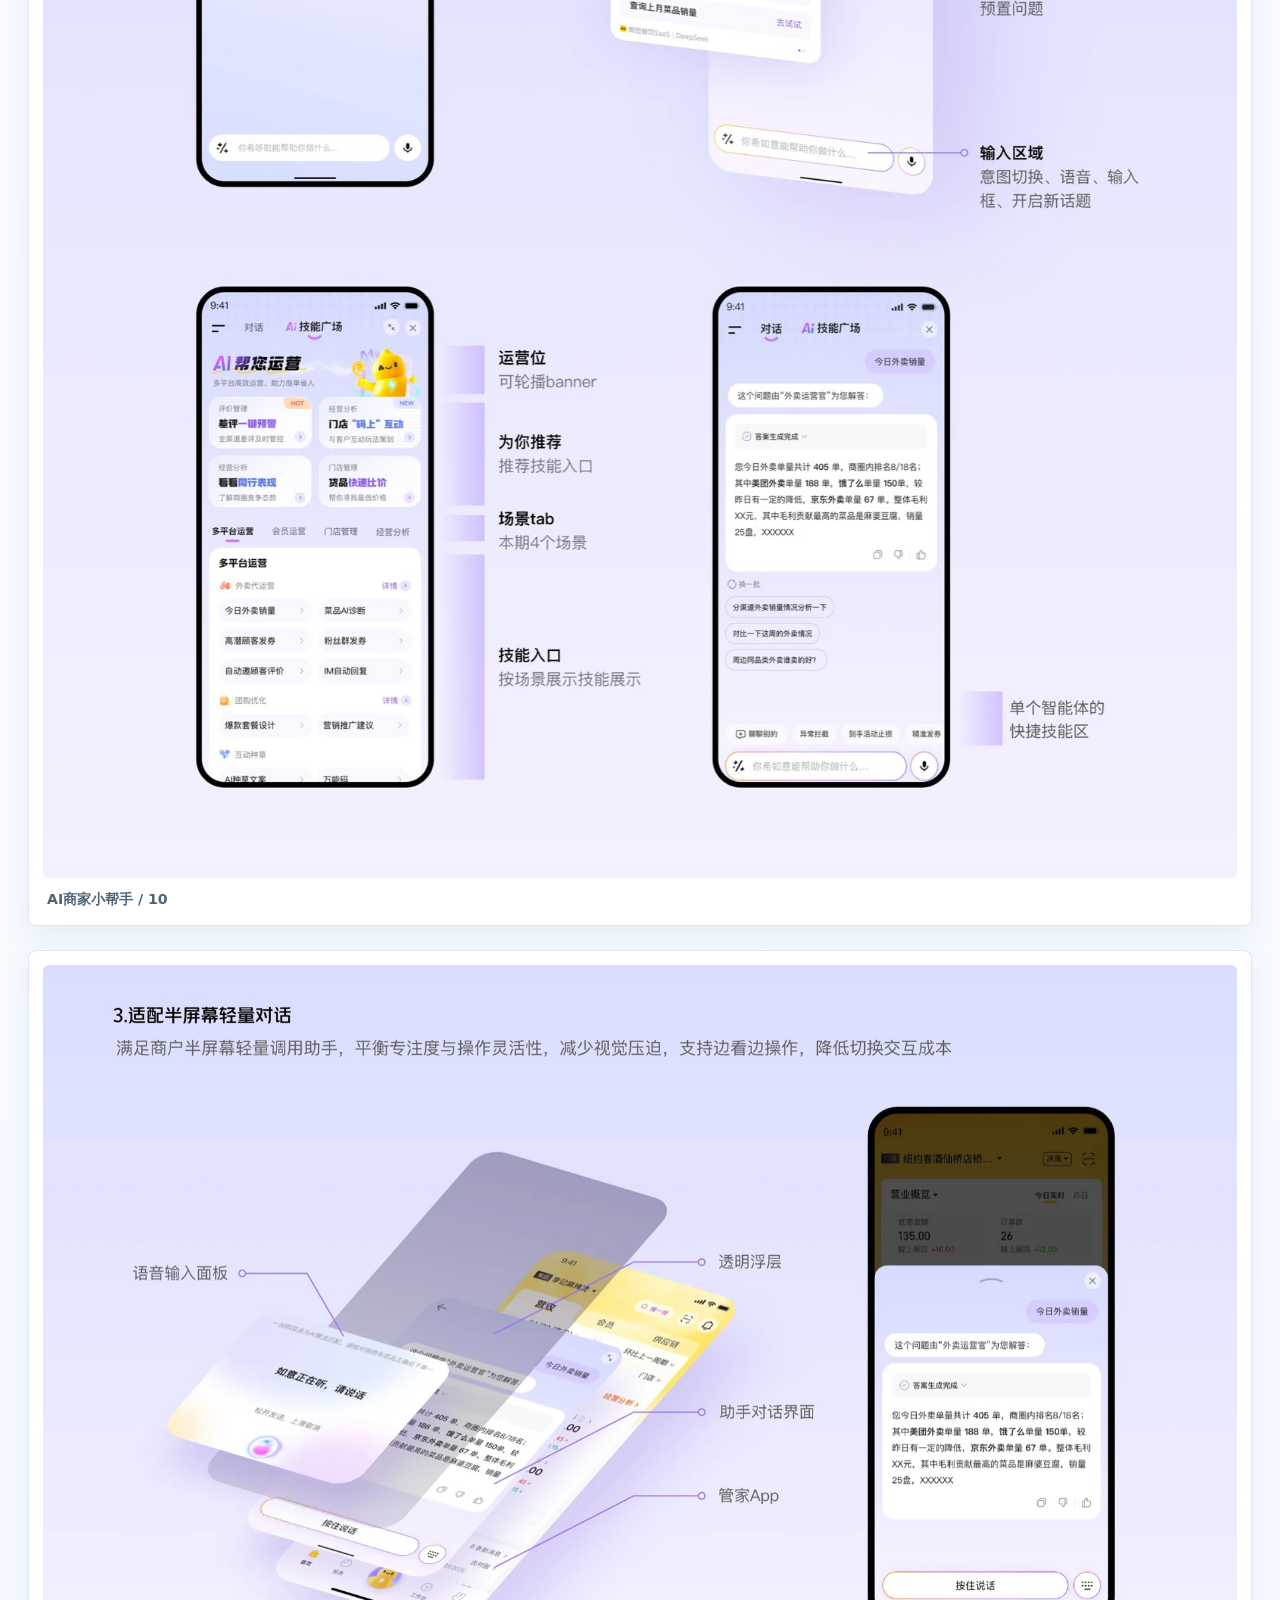
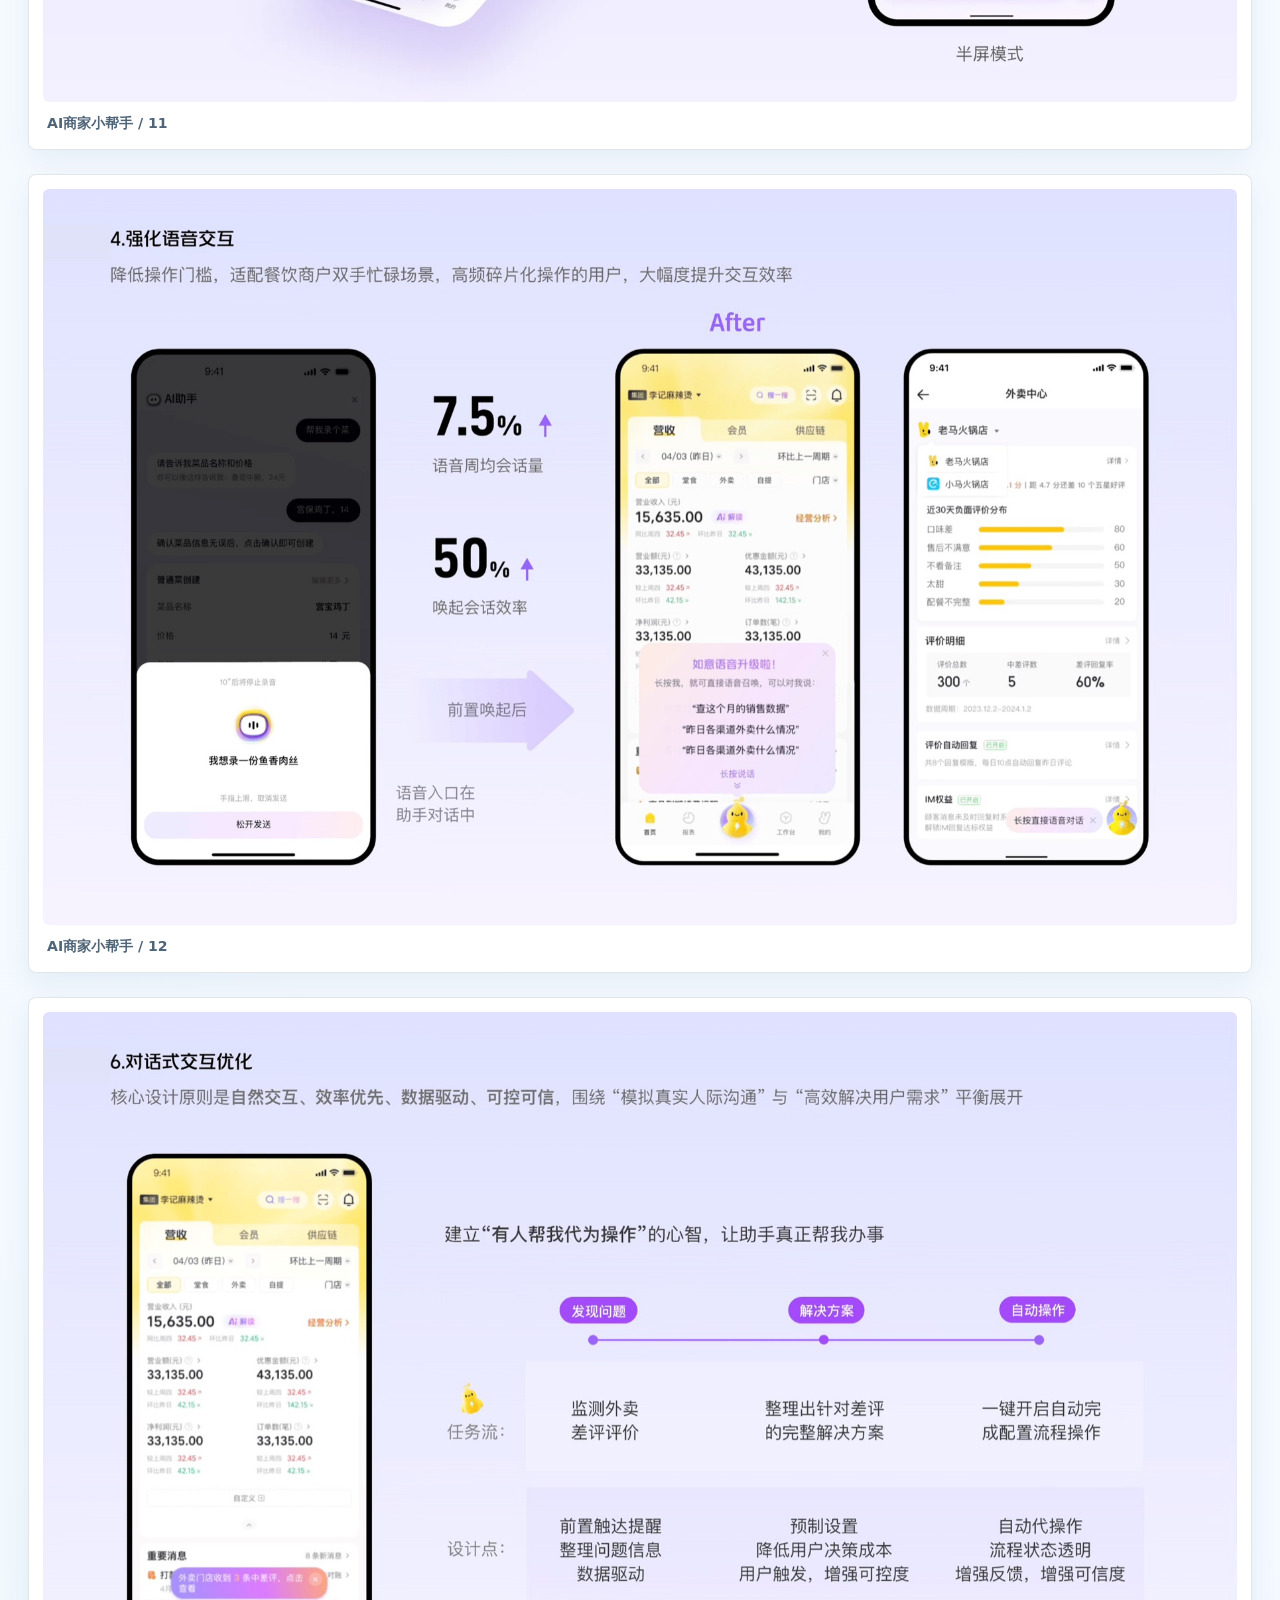
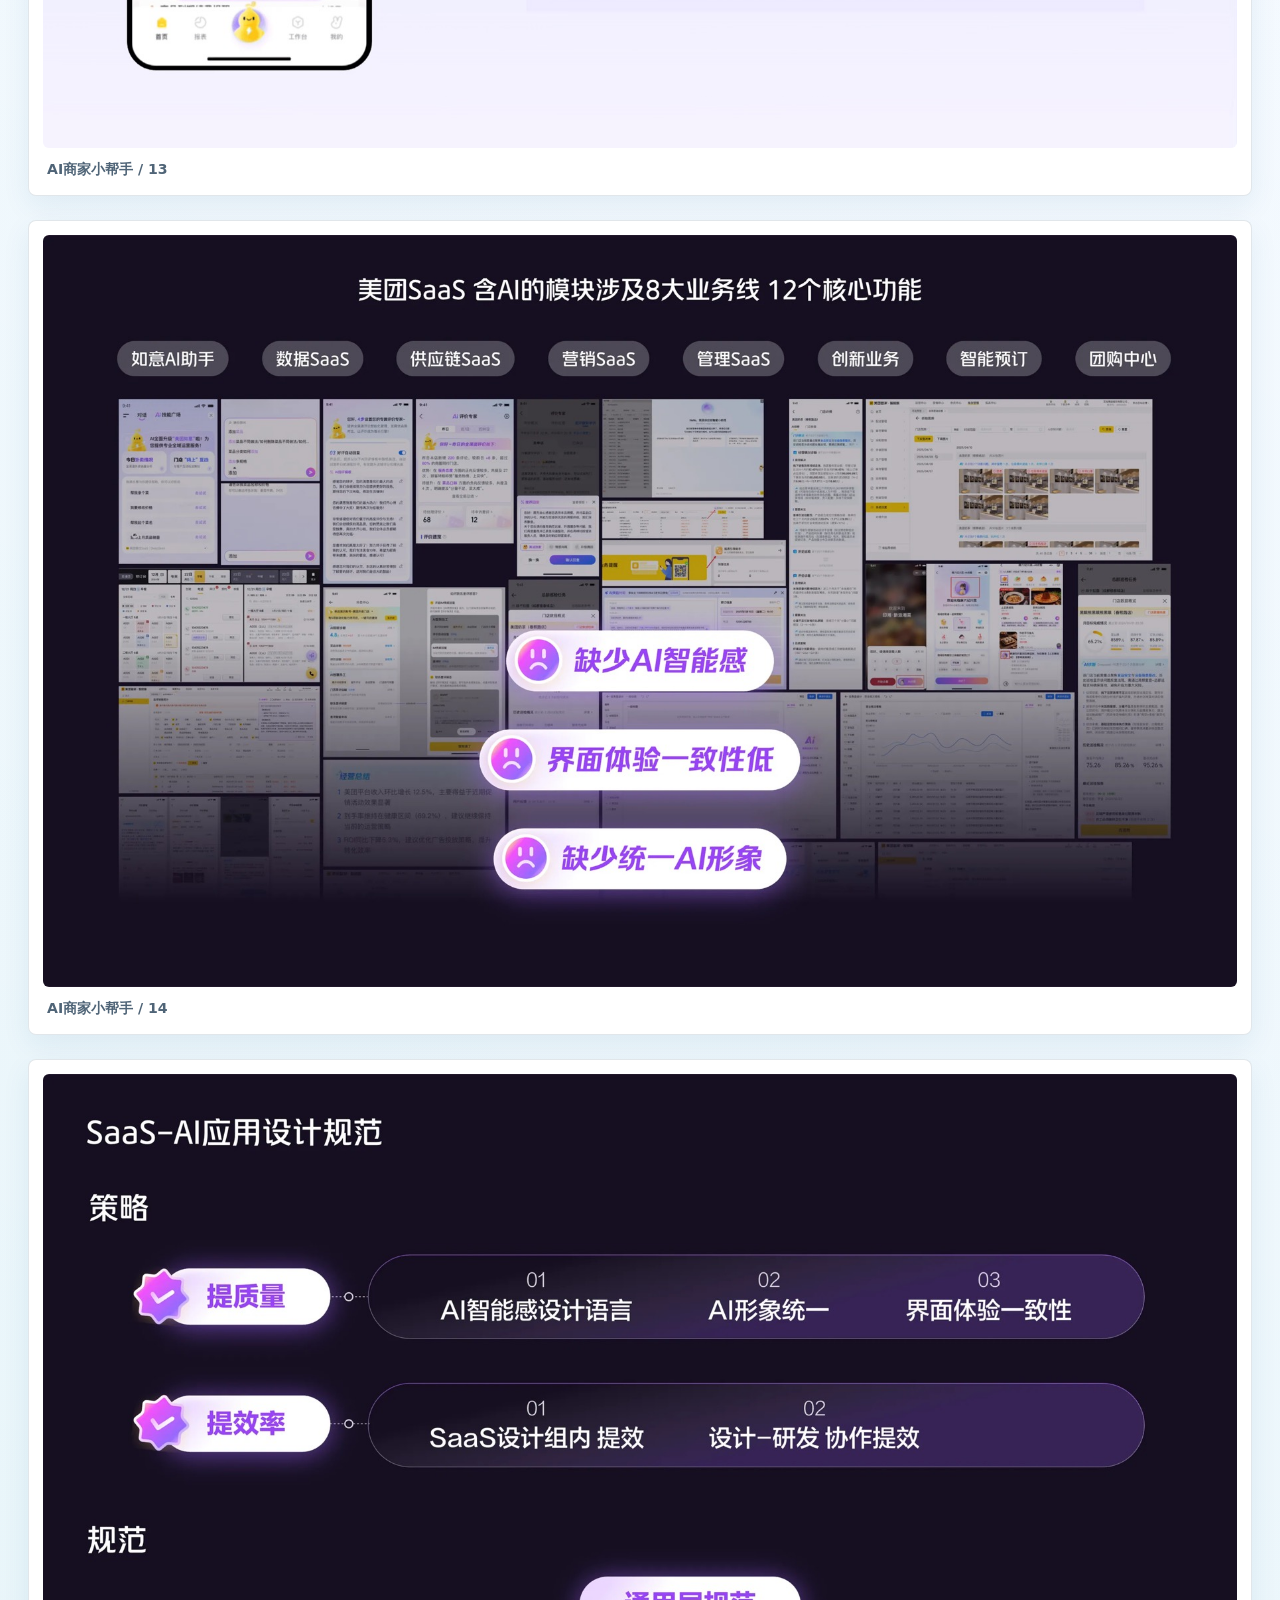
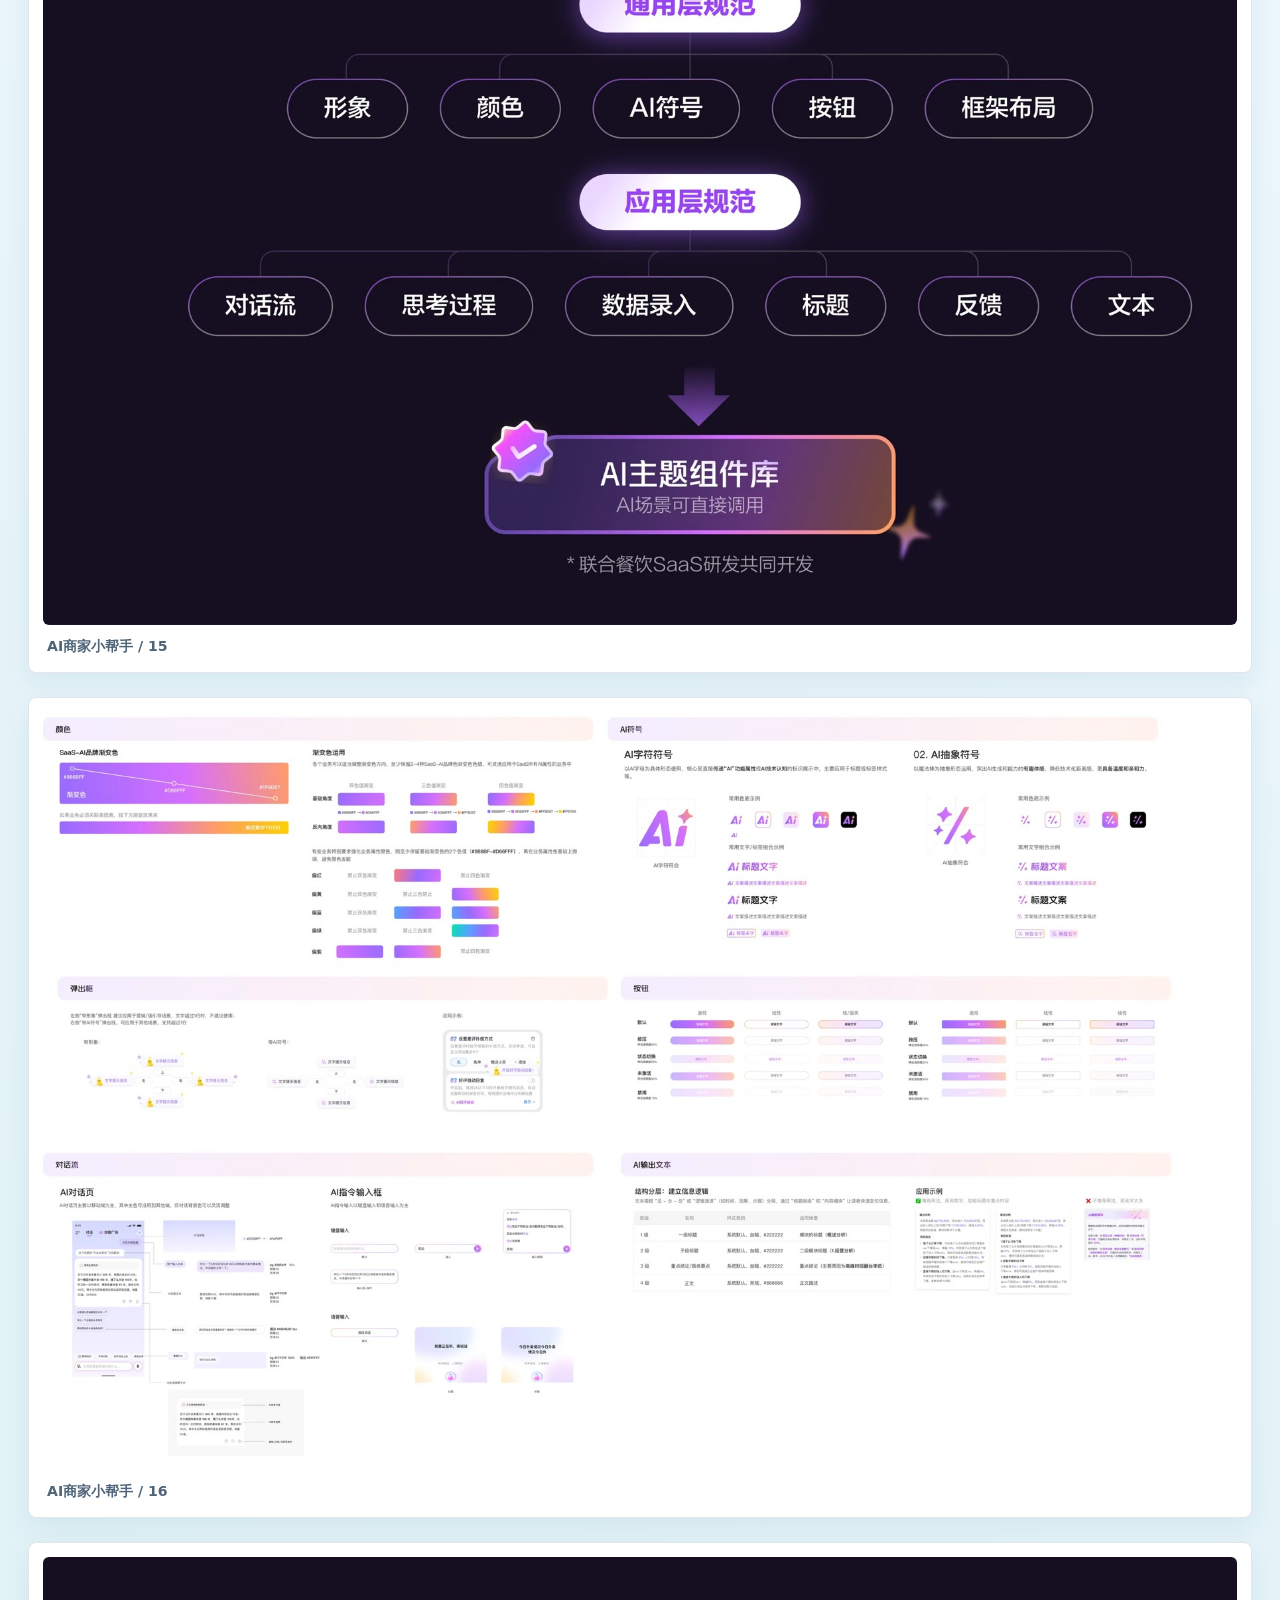
==== commit 4047f643: "Update AI merchant assistant images" ====
--- a/project.html
+++ b/project.html
@@ -30,7 +30,7 @@
       <main id="projectRoot"></main>
     </div>
 
-    <script src="./portfolio-data.js?v=20260606-design-management-11"></script>
+    <script src="./portfolio-data.js?v=20260607-ai-merchant-18"></script>
     <script src="./project.js?v=20260607-design-leadership-sync"></script>
   </body>
 </html>
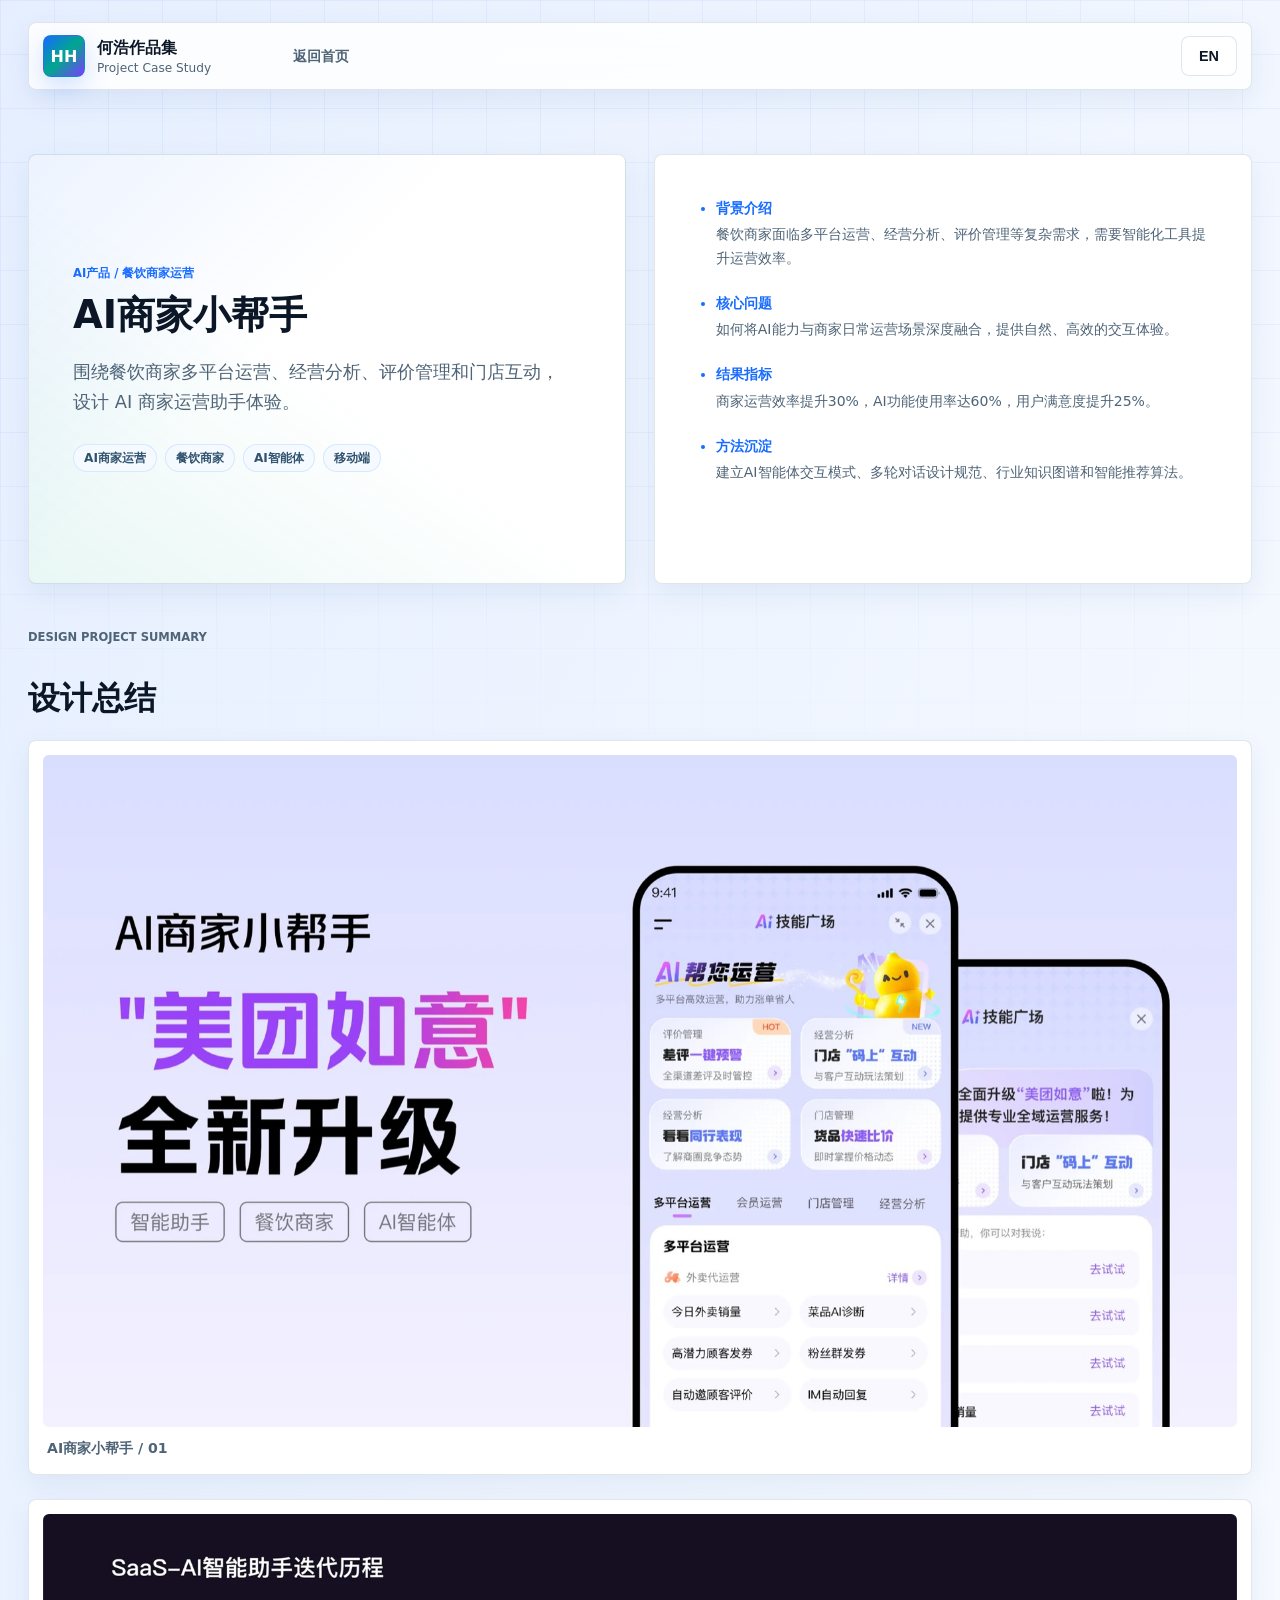
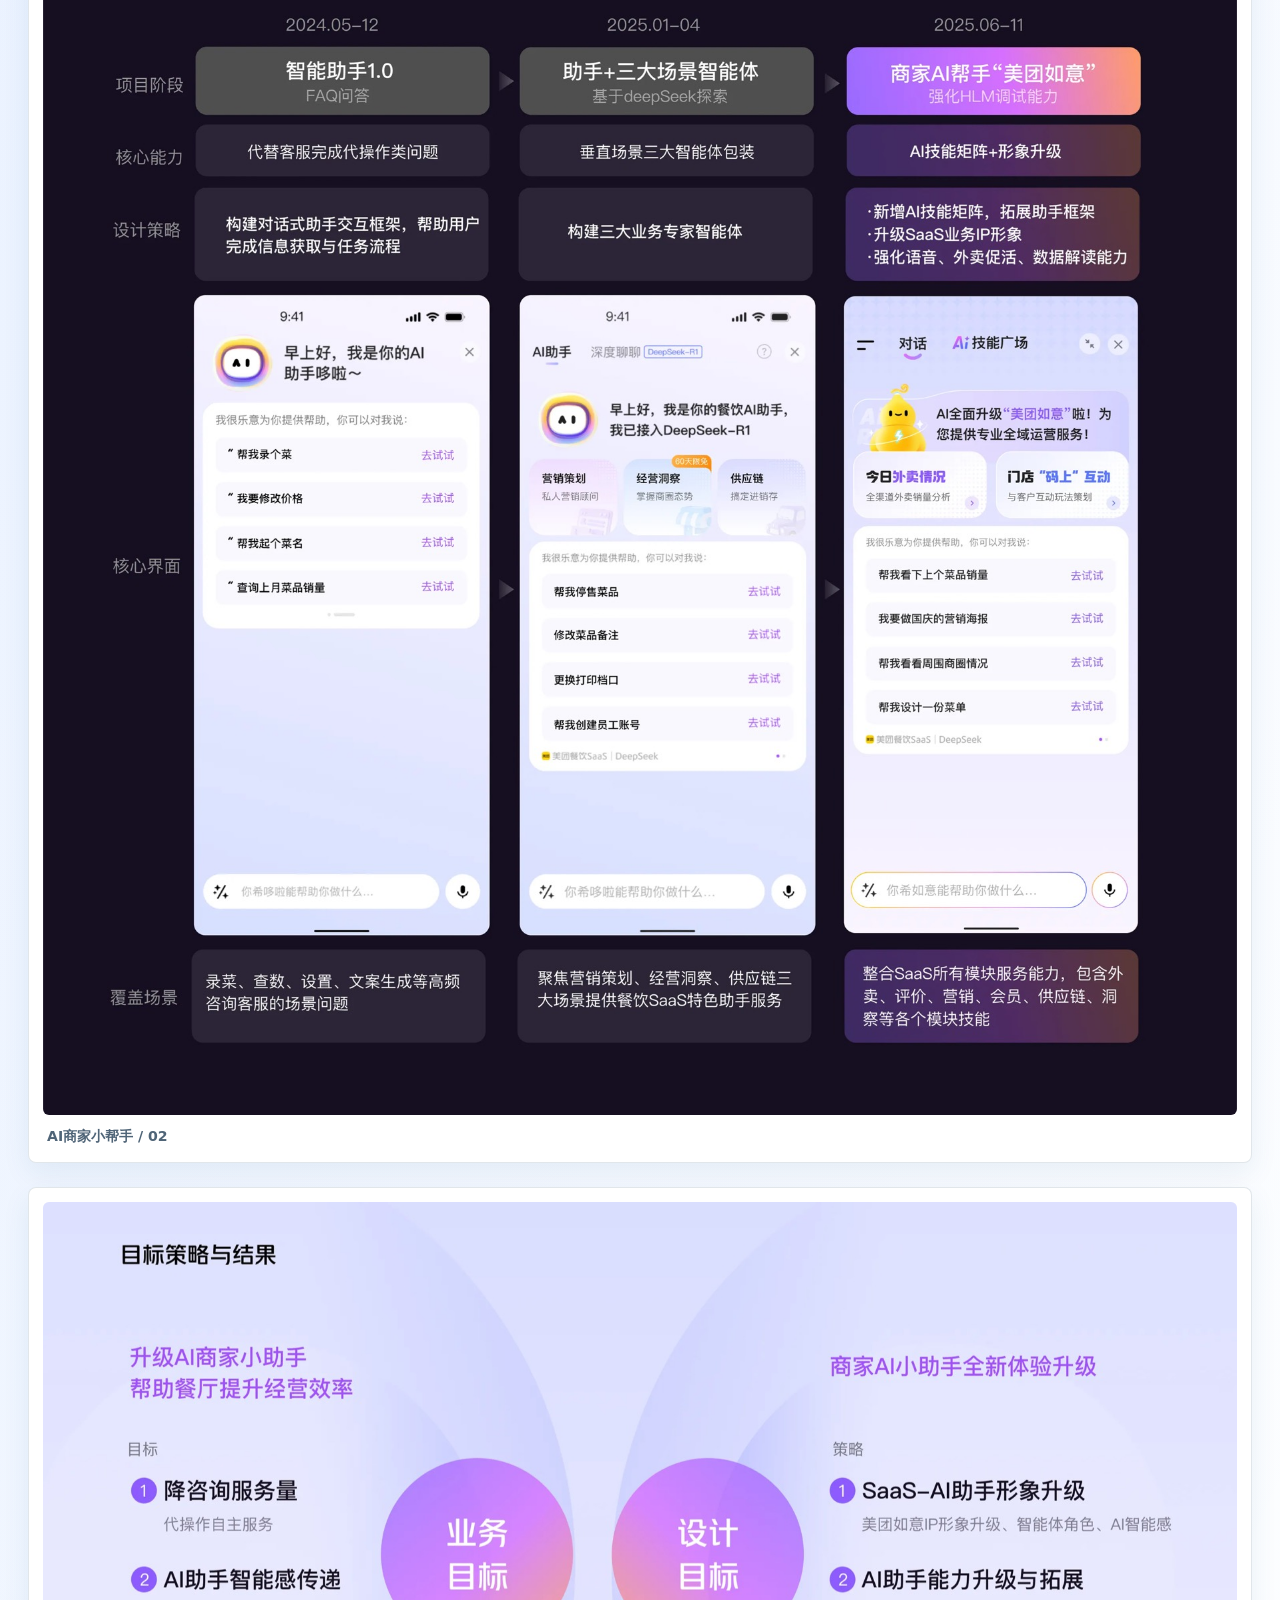
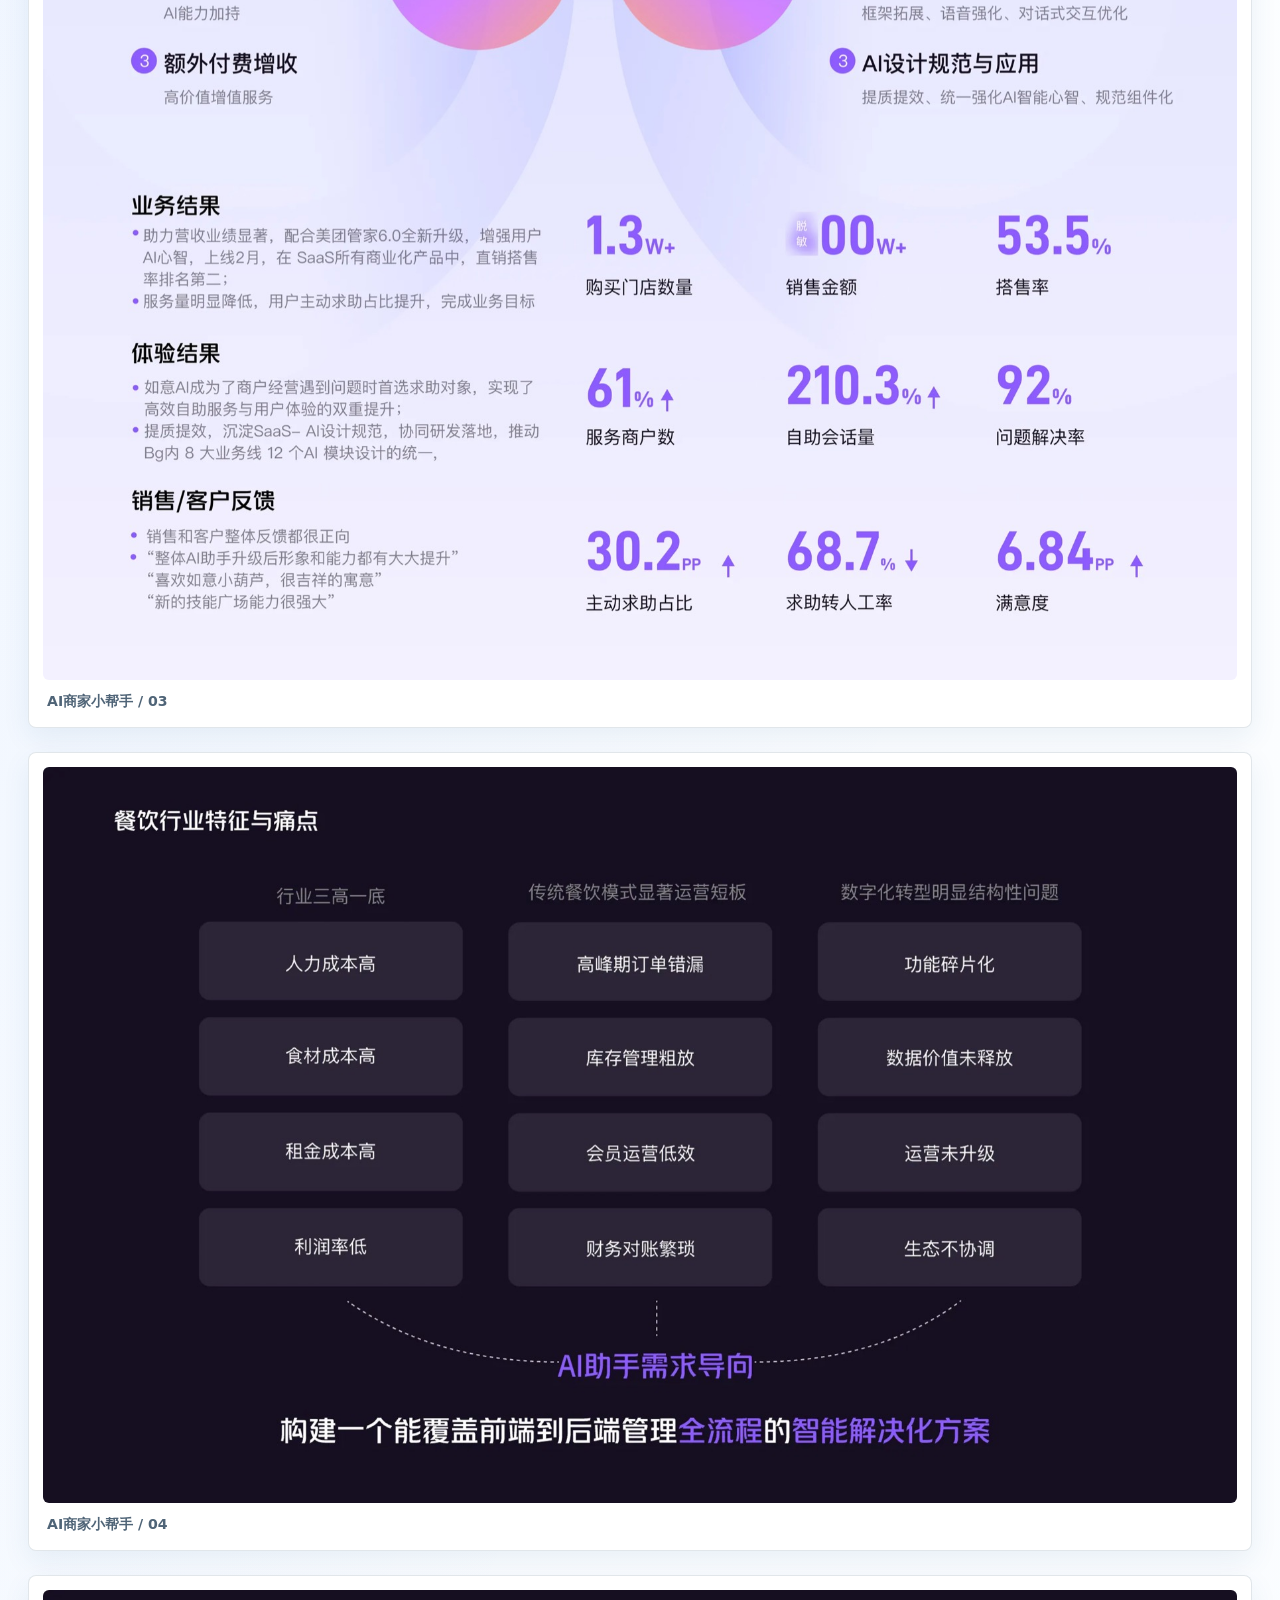
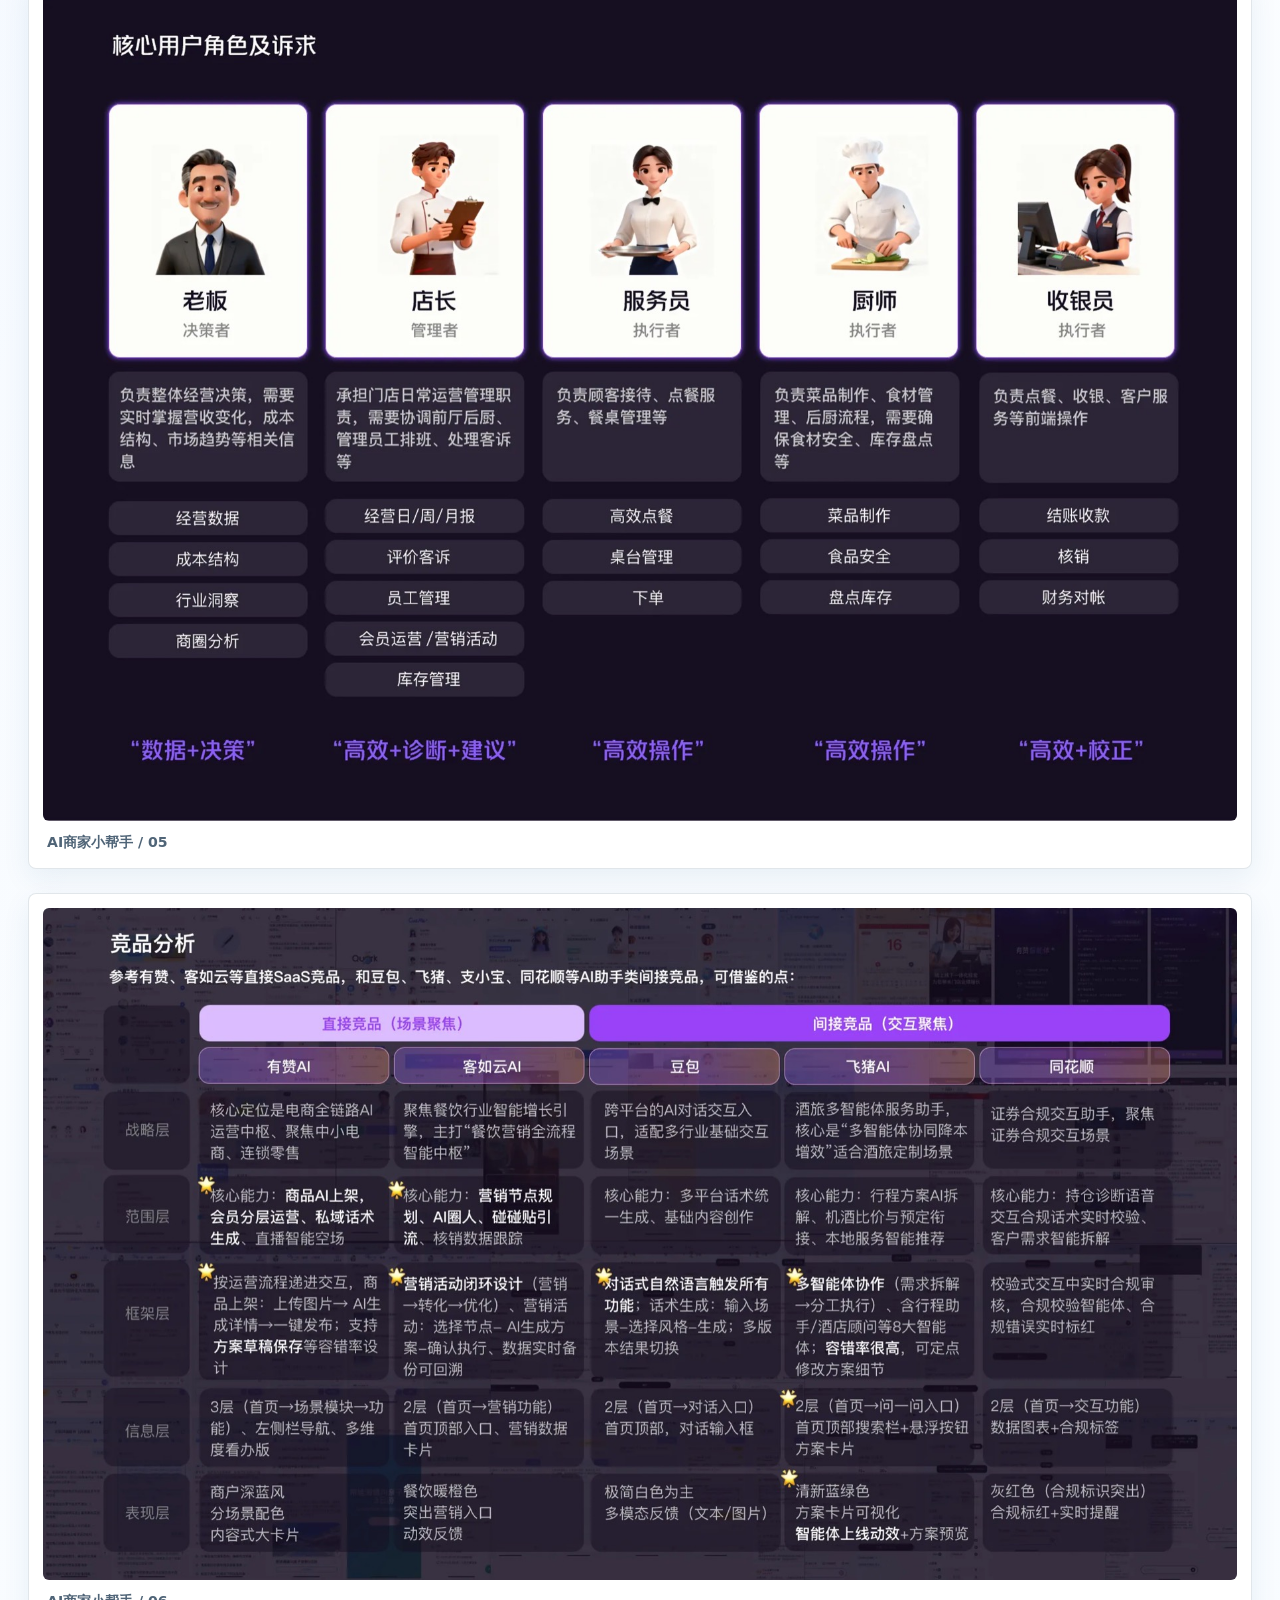
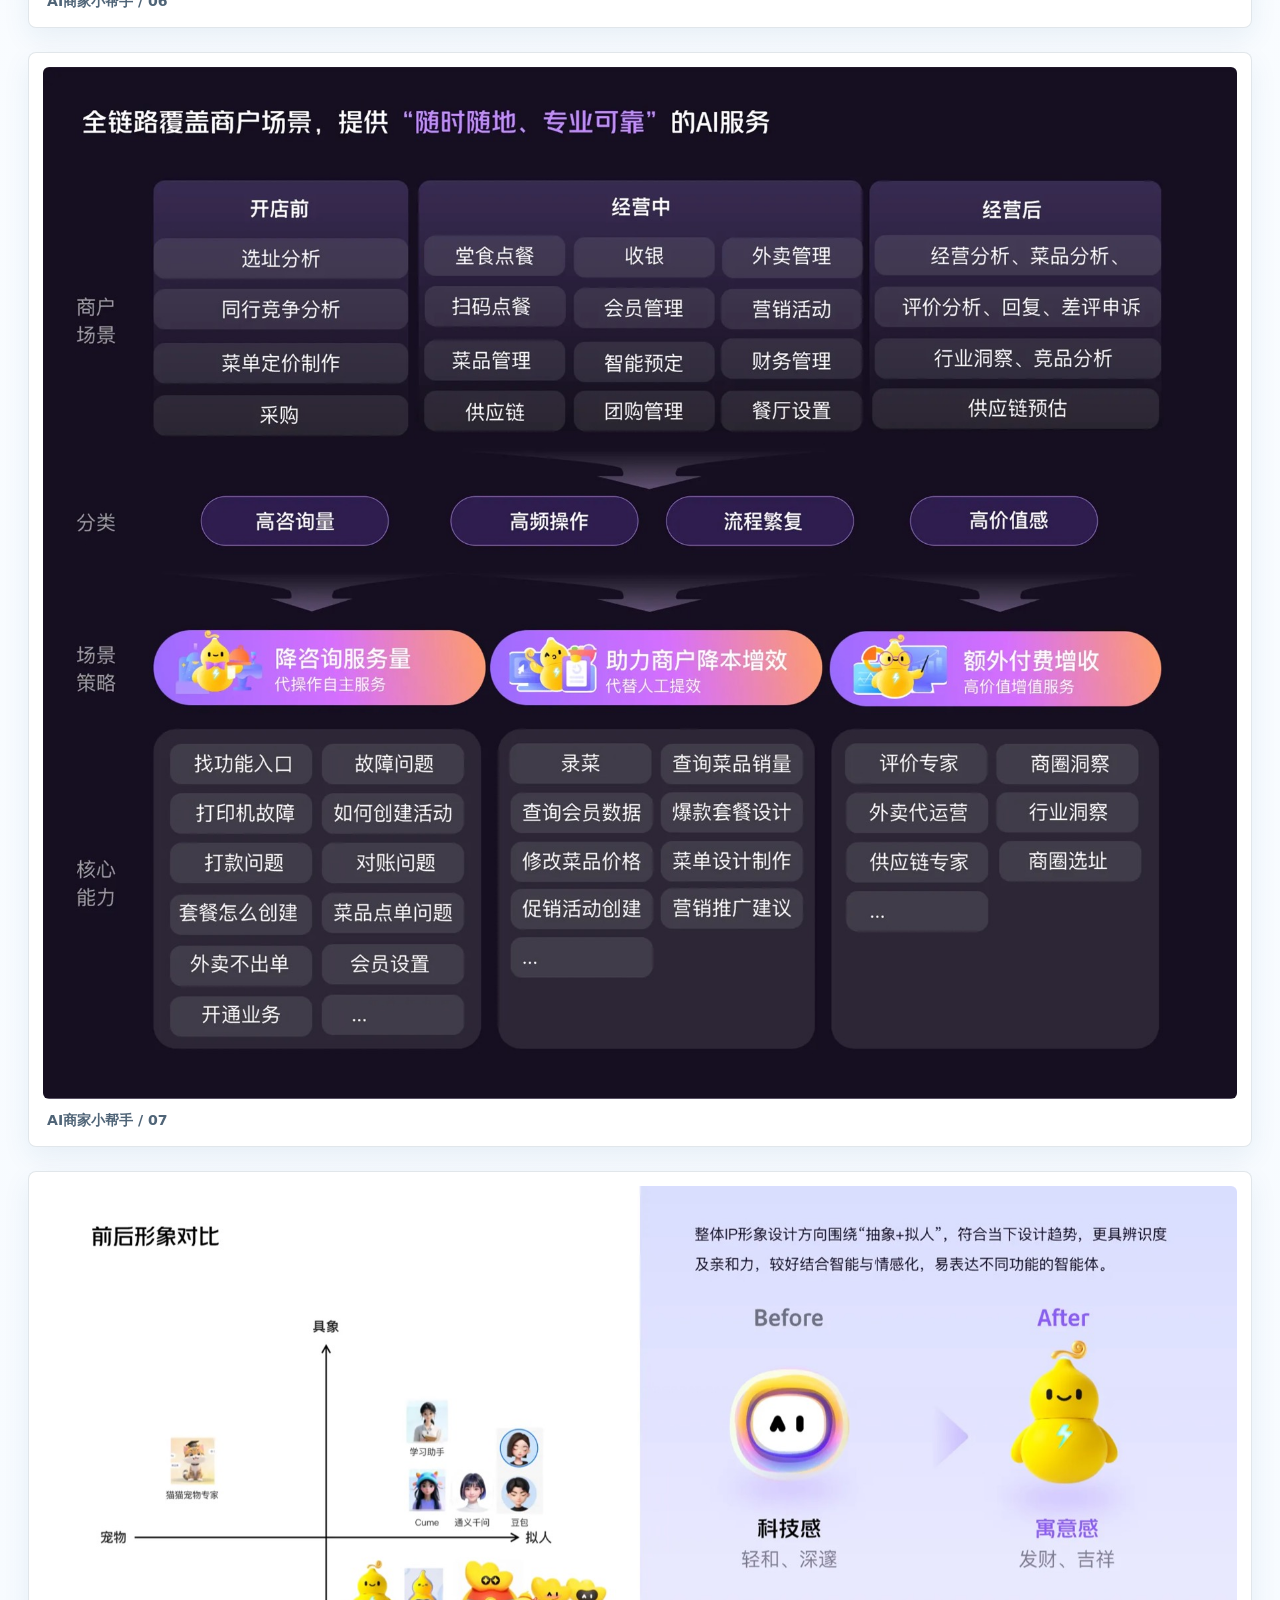
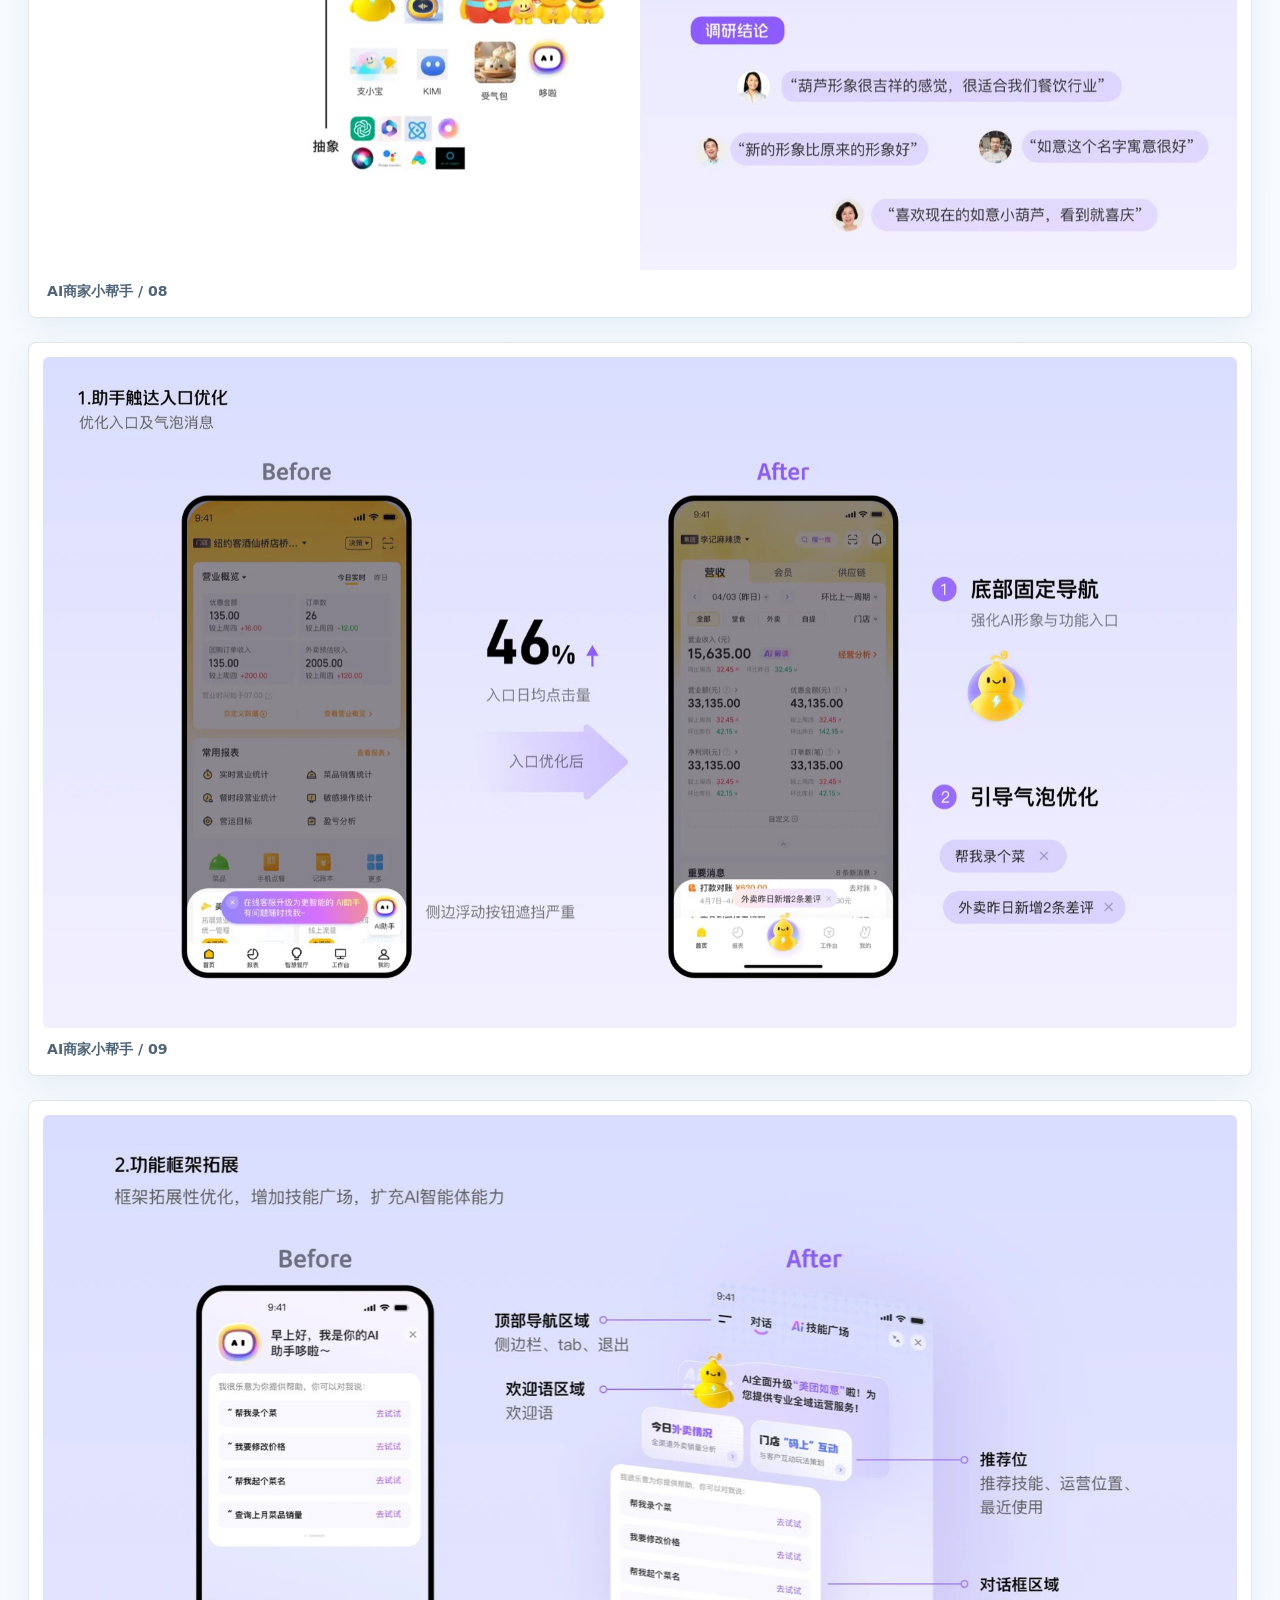
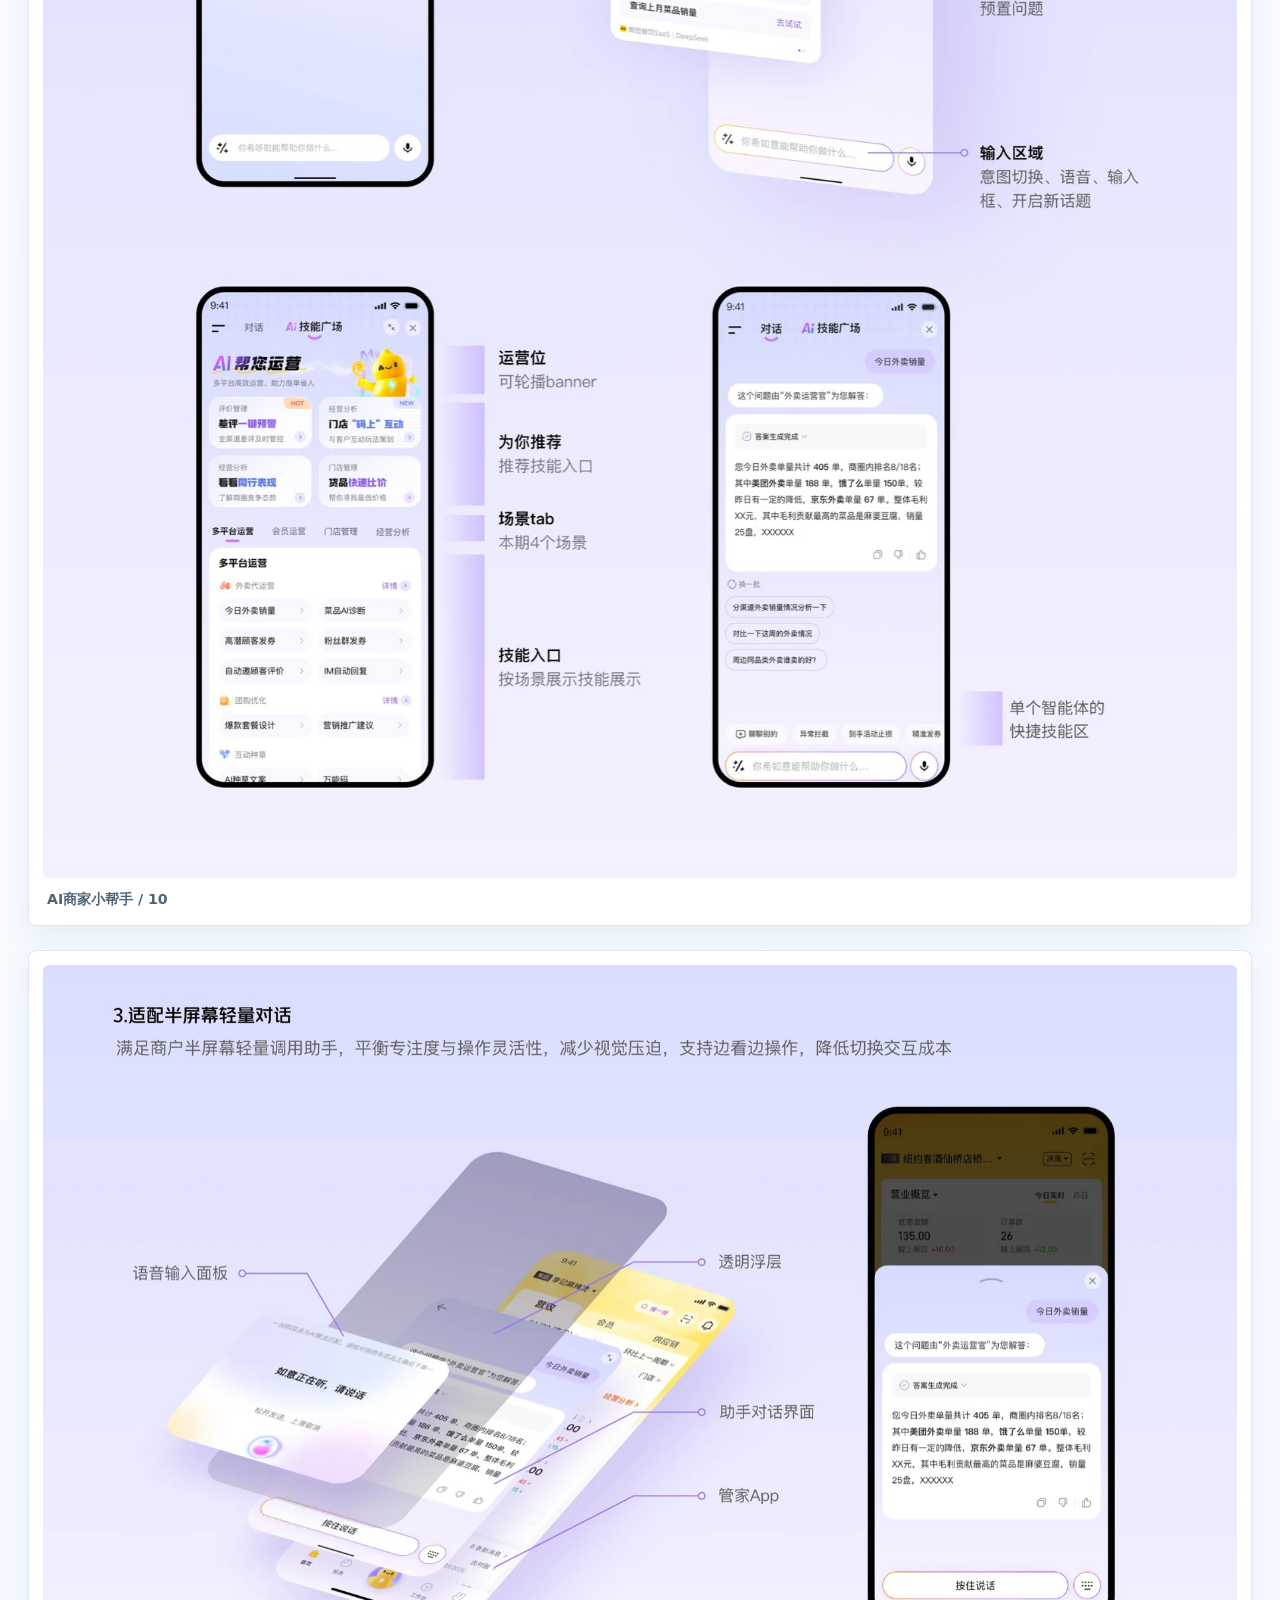
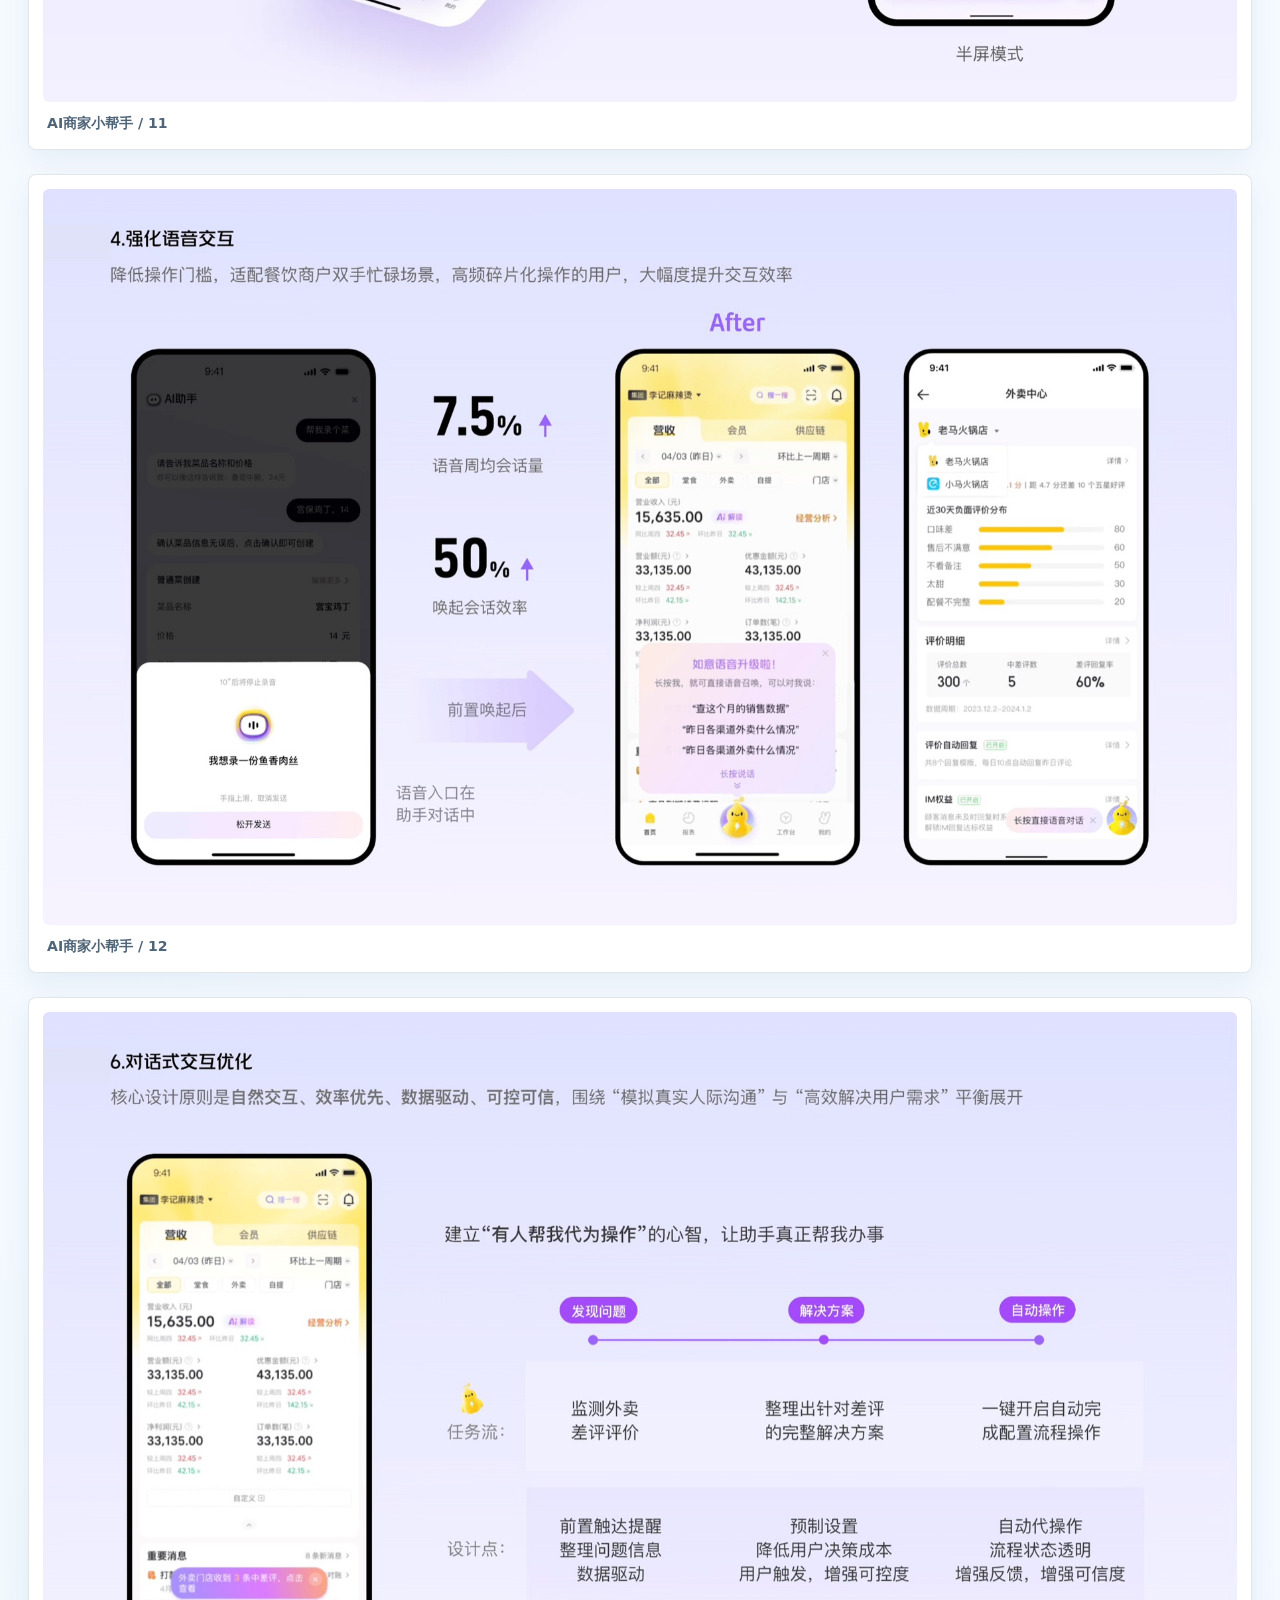
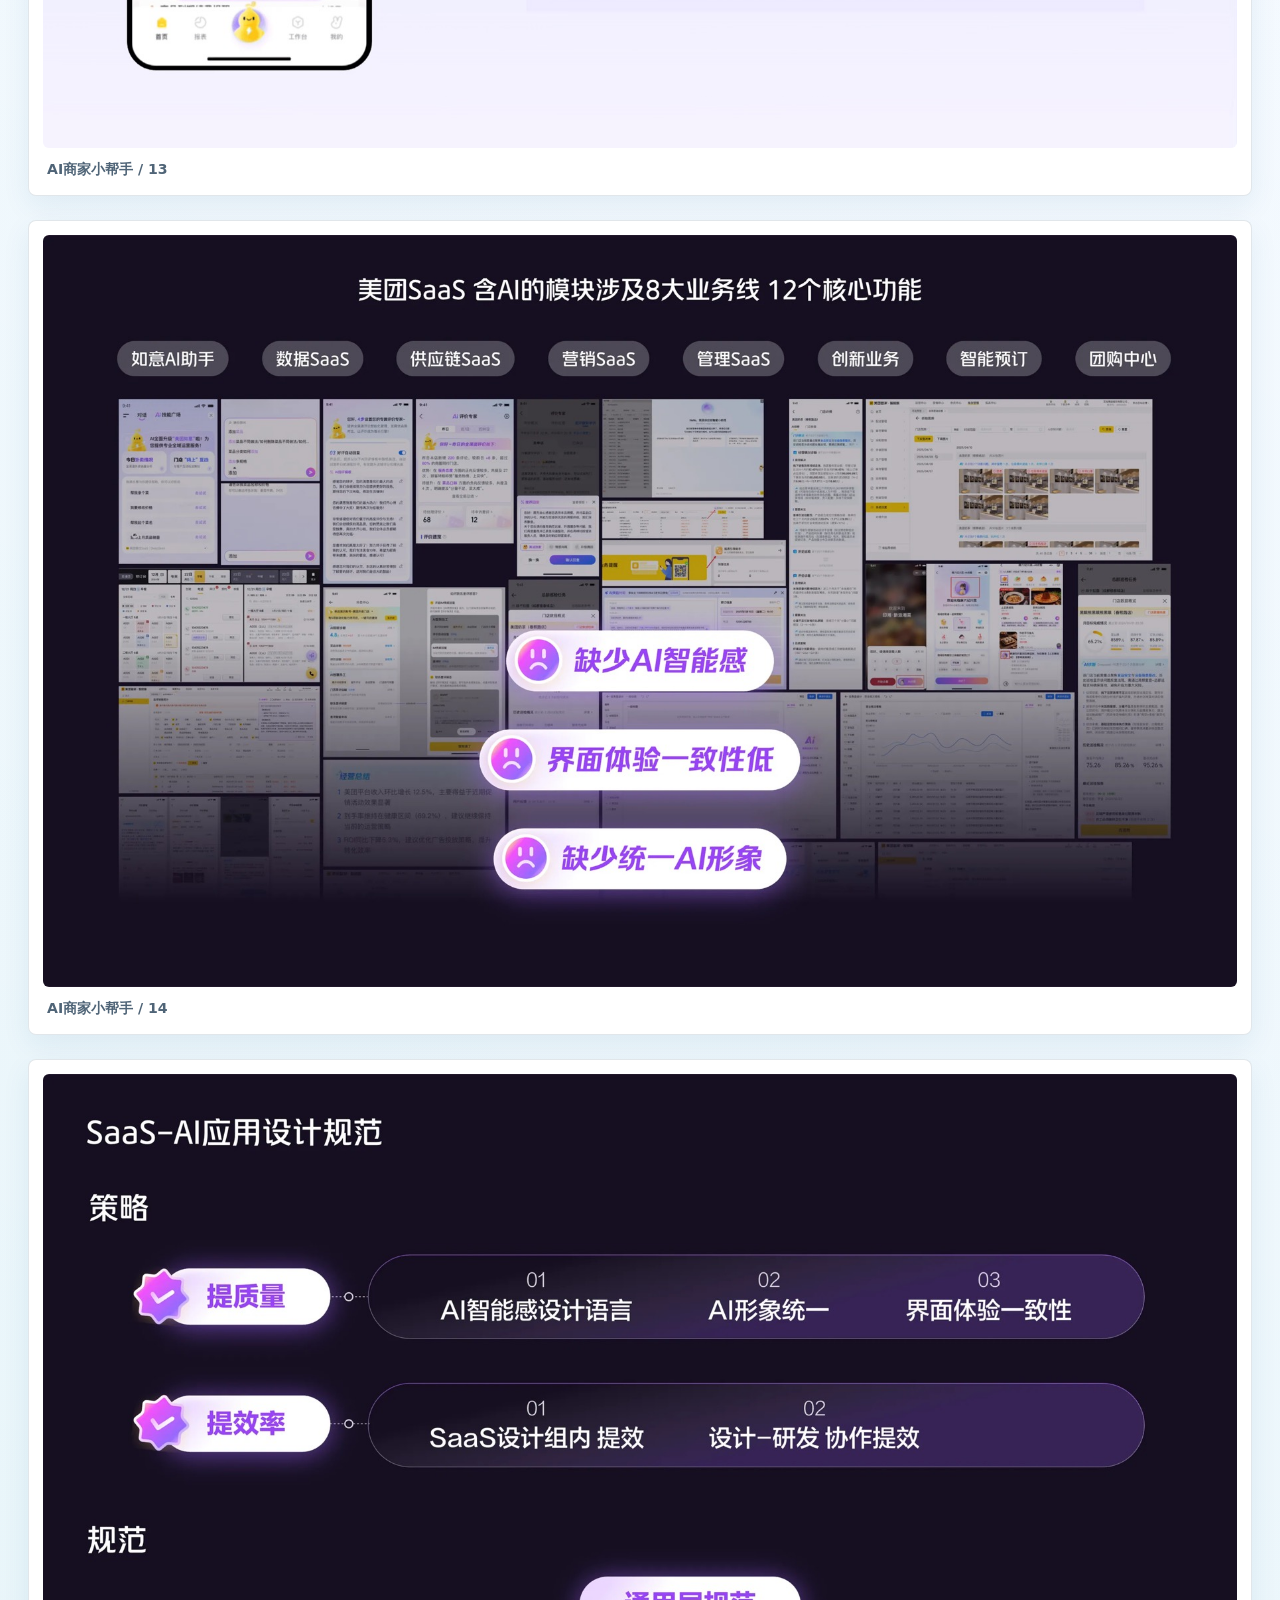
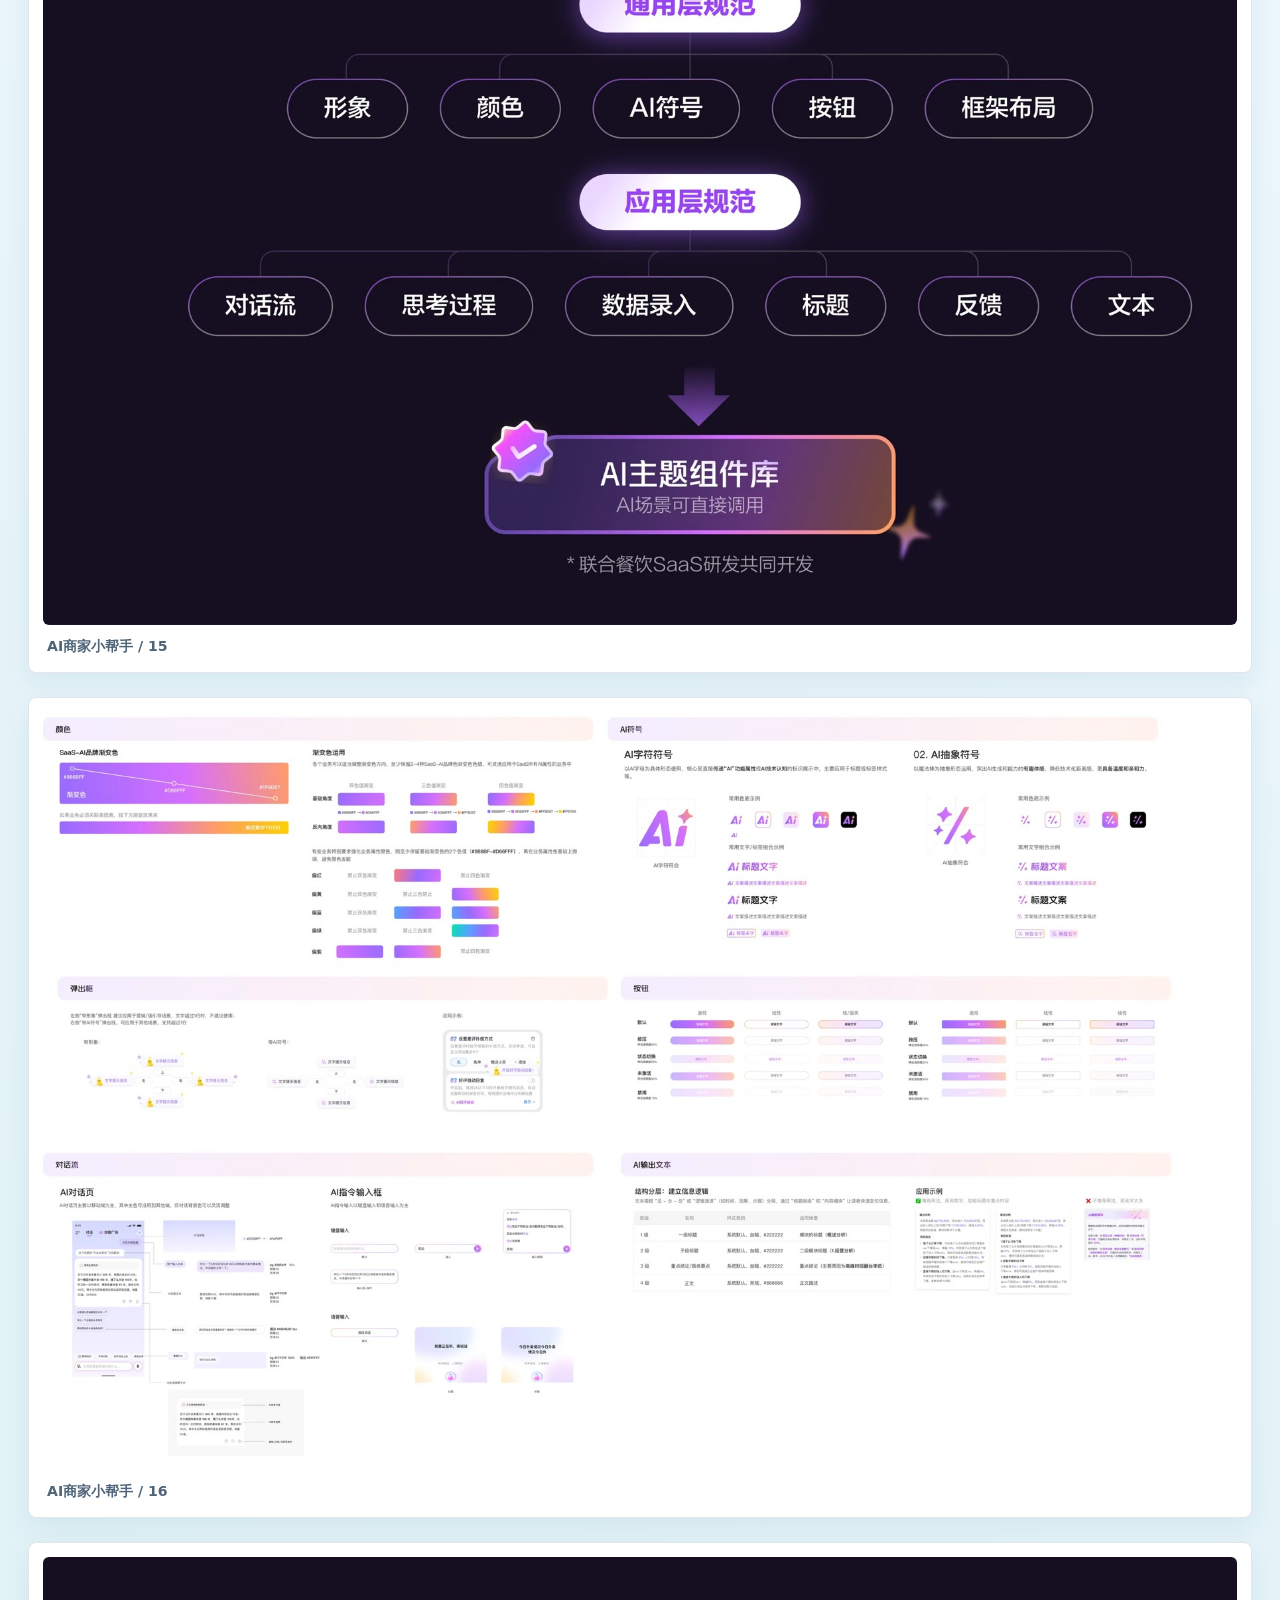
==== commit e1fa47c6: "Add project detail summary cards" ====
--- a/project.html
+++ b/project.html
@@ -5,7 +5,7 @@
     <meta name="viewport" content="width=device-width, initial-scale=1.0" />
     <meta name="description" content="设计项目详情页，展示完整作品集图片和项目说明。" />
     <title>设计项目详情</title>
-    <link rel="stylesheet" href="./styles.css" />
+    <link rel="stylesheet" href="./styles.css?v=20260607-project-info-card" />
   </head>
   <body>
     <div class="site-shell project-shell">
@@ -30,7 +30,7 @@
       <main id="projectRoot"></main>
     </div>
 
-    <script src="./portfolio-data.js?v=20260607-ai-merchant-18"></script>
-    <script src="./project.js?v=20260607-design-leadership-sync"></script>
+    <script src="./portfolio-data.js?v=20260607-project-info-card"></script>
+    <script src="./project.js?v=20260607-project-info-card"></script>
   </body>
 </html>
--- a/styles.css
+++ b/styles.css
@@ -1019,6 +1019,7 @@
 }
 
 .project-hero-copy,
+.project-info-card,
 .project-cover-card,
 .project-platform-card,
 .project-image-frame {
@@ -1054,6 +1055,53 @@
   width: 100%;
   height: 100%;
   object-fit: cover;
+}
+
+.project-info-card {
+  display: flex;
+  flex-direction: column;
+  gap: 24px;
+  padding: 44px;
+  background: #ffffff;
+}
+
+.project-info-item {
+  display: flex;
+  flex-direction: column;
+}
+
+.project-info-item h3 {
+  font-size: 0.72rem;
+  font-weight: 900;
+  color: var(--accent-2);
+  margin: 0 0 6px;
+  letter-spacing: 0;
+  text-transform: uppercase;
+  list-style-type: disc;
+  display: list-item;
+  margin-left: 1.2em;
+}
+
+.project-info-item p {
+  font-size: clamp(1rem, 1.4vw, 1.25rem);
+  line-height: 1.65;
+  color: var(--muted);
+  margin: 0;
+  padding-left: 1.2em;
+}
+
+main#projectRoot > section.project-hero > div.project-info-card > div.project-info-item:nth-child(1) > p,
+main#projectRoot > section.project-hero > div.project-info-card > div.project-info-item:nth-child(2) > p,
+main#projectRoot > section.project-hero > div.project-info-card > div.project-info-item:nth-child(3) > p,
+main#projectRoot > section.project-hero > div.project-info-card > div.project-info-item:nth-child(4) > p {
+  font-size: 14px;
+}
+
+main#projectRoot > section.project-hero > div.project-info-card > div.project-info-item:nth-child(1) > h3,
+main#projectRoot > section.project-hero > div.project-info-card > div.project-info-item:nth-child(2) > h3,
+main#projectRoot > section.project-hero > div.project-info-card > div.project-info-item:nth-child(3) > h3,
+main#projectRoot > section.project-hero > div.project-info-card > div.project-info-item:nth-child(4) > h3 {
+  font-size: 14px;
 }
 
 .project-summary-grid {
@@ -1340,6 +1388,7 @@
   }
 
   .project-hero-copy,
+  .project-info-card,
   .project-cover-card {
     min-height: auto;
   }
